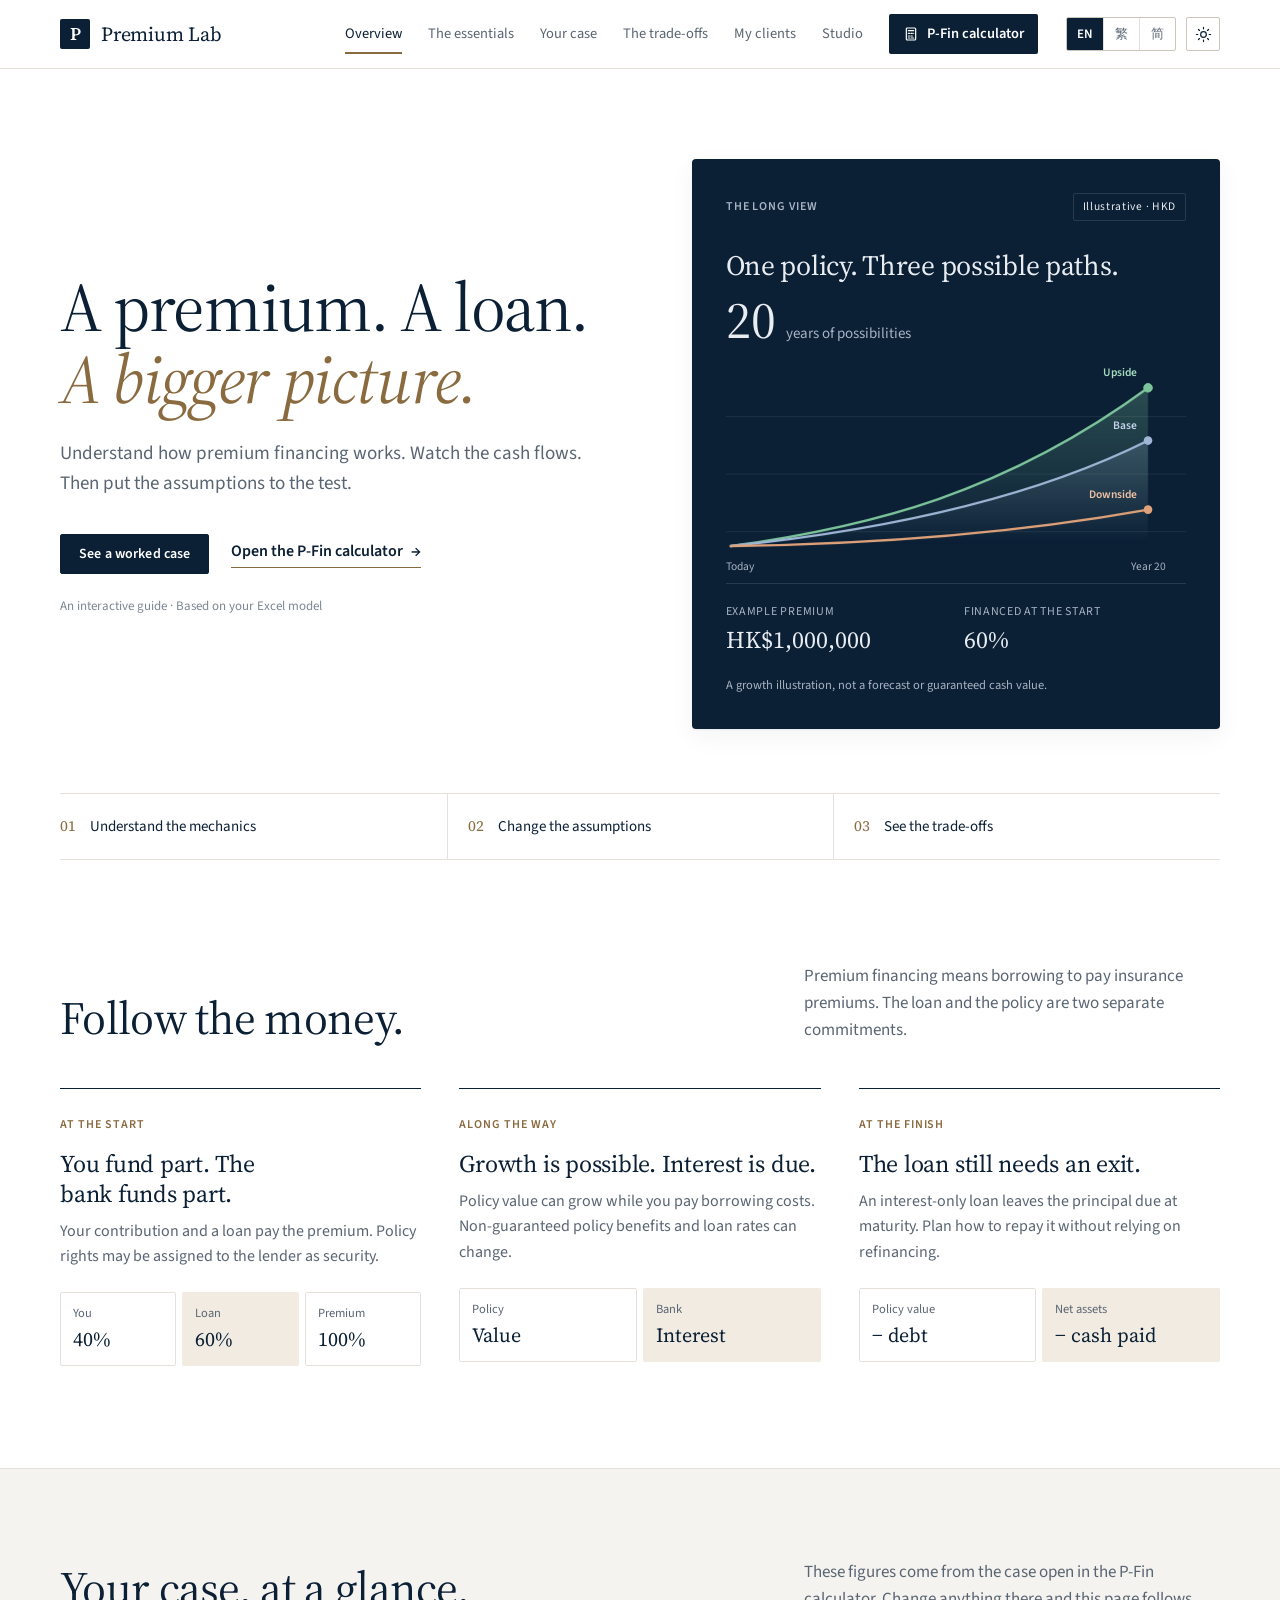
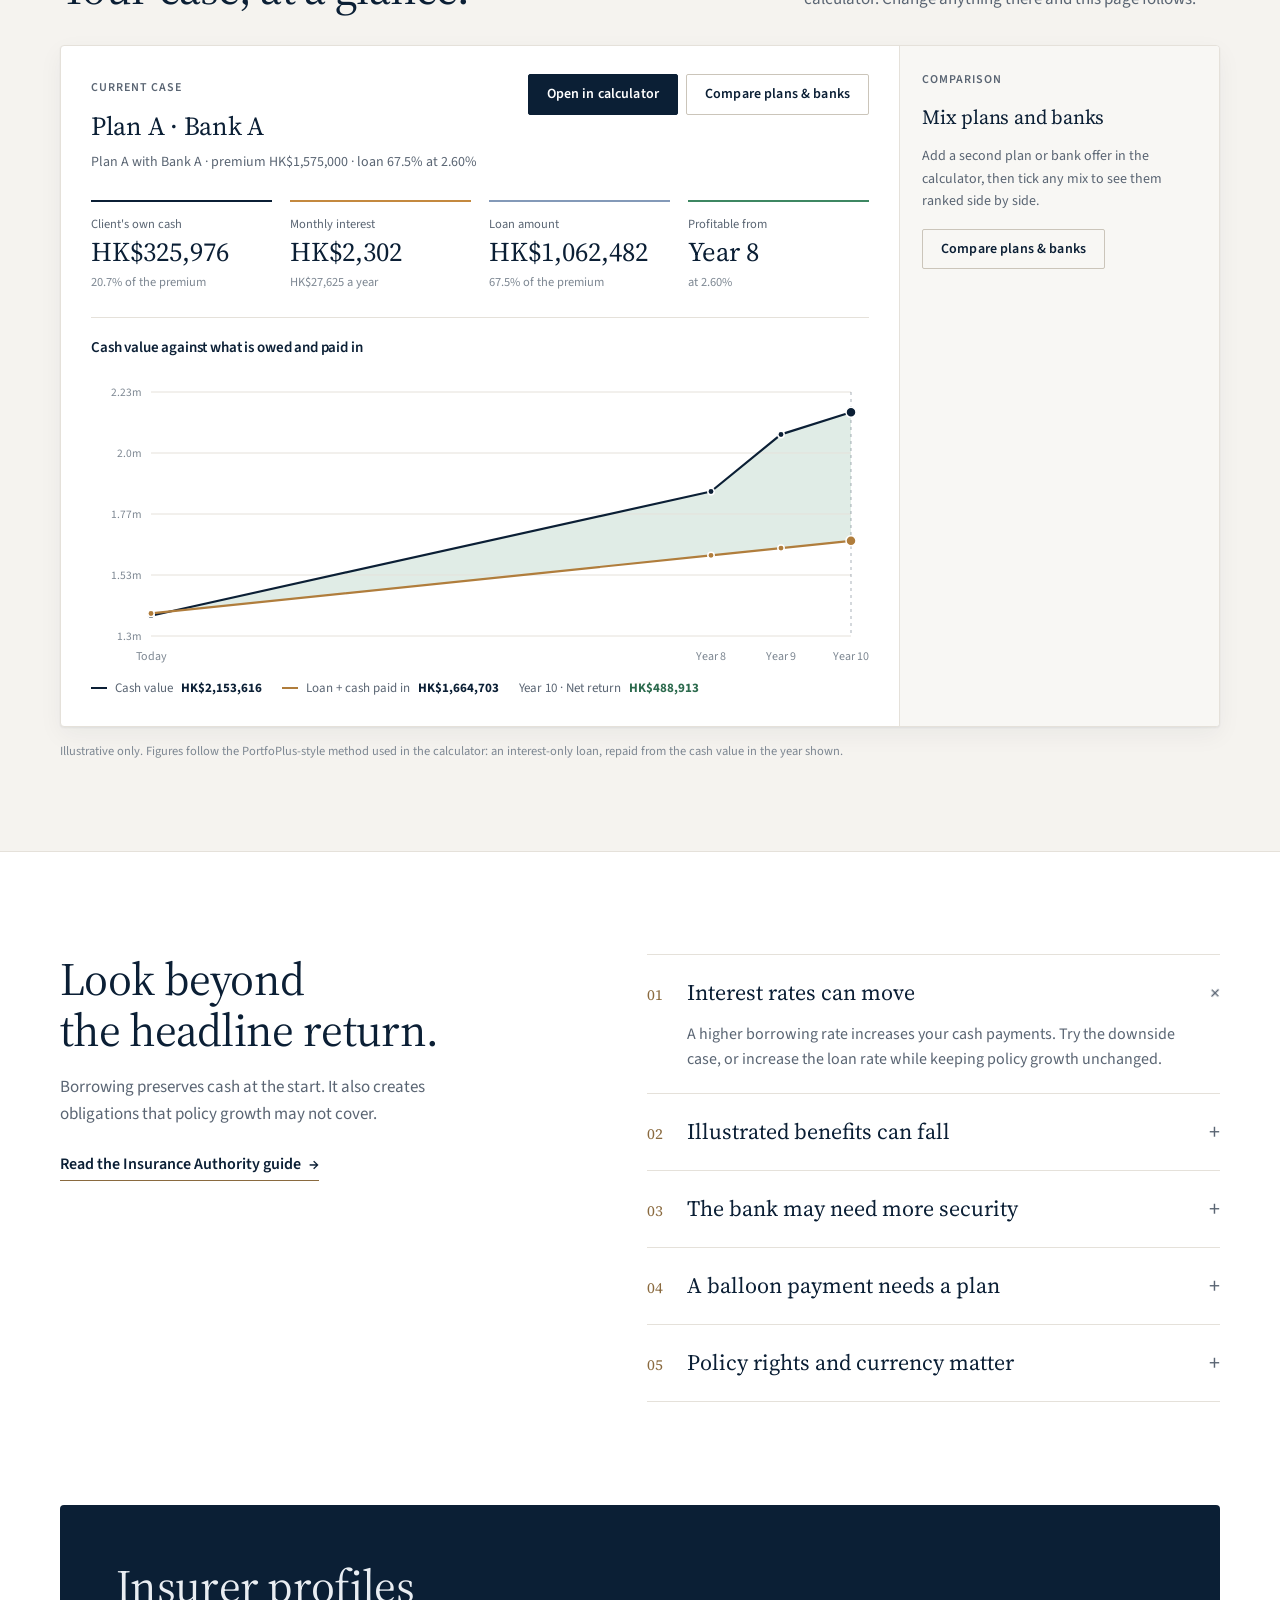
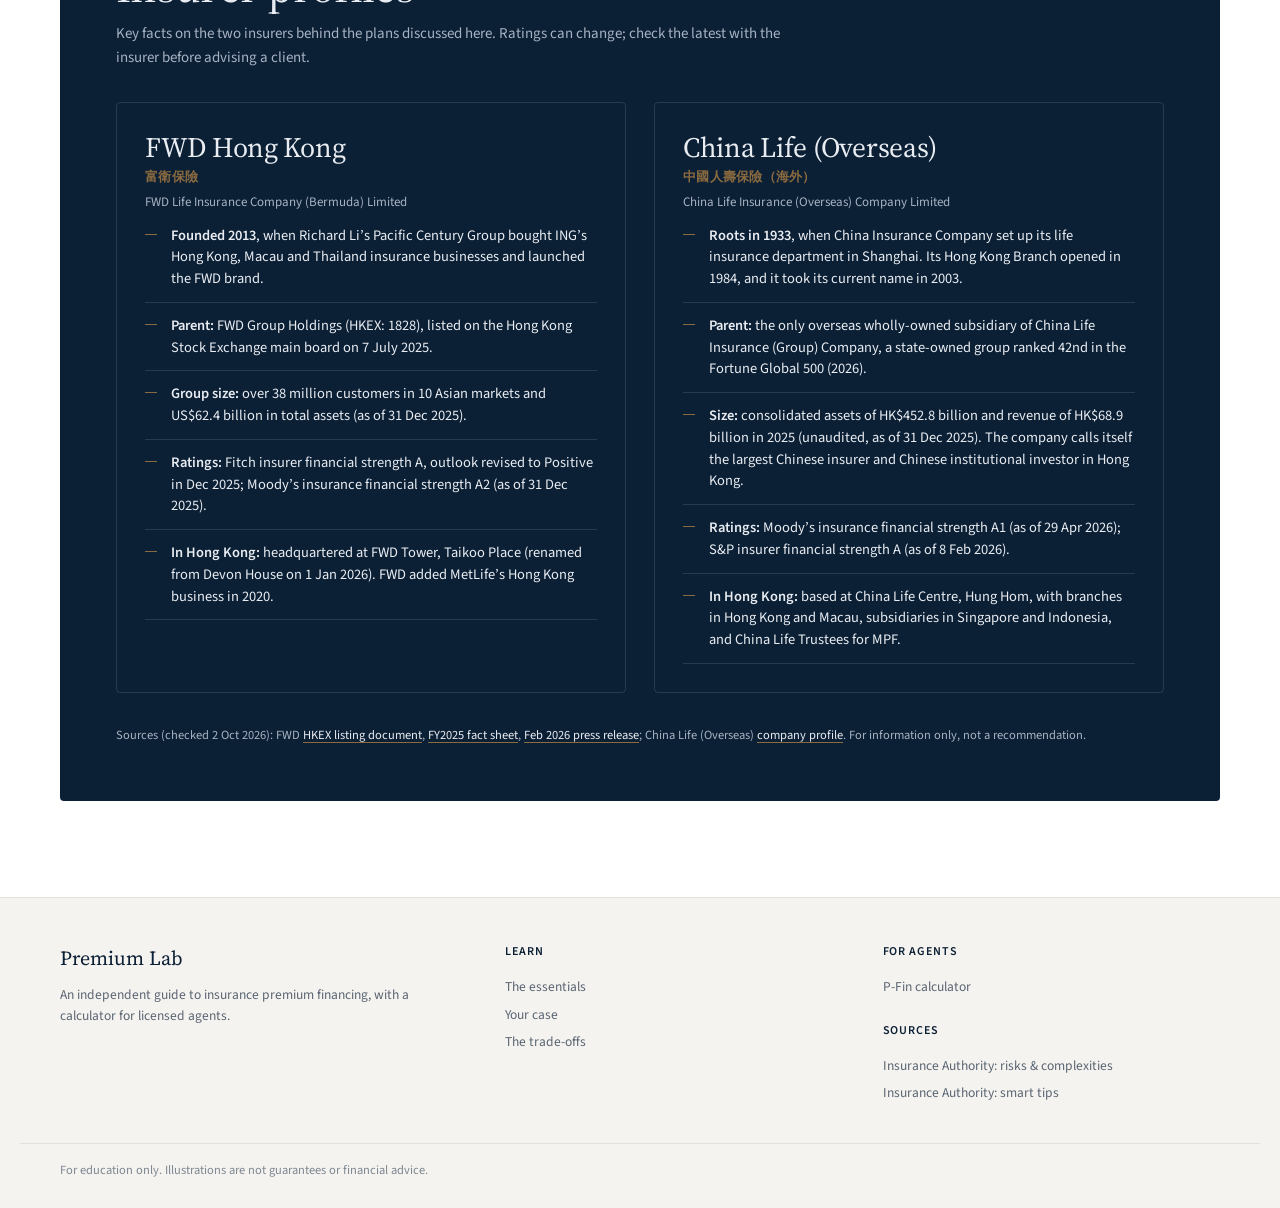
==== index.html @ 584c9c0e "Deploy 2026-10-03 11:08 HKT" ====
<!doctype html>
<html lang="en">
<head>
<meta charset="utf-8">
<meta name="viewport" content="width=device-width,initial-scale=1">
<title>Premium Lab · Understand premium financing</title>
<meta name="description" content="Learn insurance premium financing through interactive cash flows and scenario projections, with a P-Fin calculator for licensed agents.">
<meta name="theme-color" content="#ffffff">
<script>(function(){try{var d=document.documentElement,m=JSON.parse(localStorage.getItem('pl-theme')),g=JSON.parse(localStorage.getItem('pl-lang'));if(m==='dark'||m==='light')d.dataset.theme=m;if(g)d.lang=g}catch(e){}})()</script>
<link rel="icon" href="data:image/svg+xml,%3Csvg xmlns='http://www.w3.org/2000/svg' viewBox='0 0 32 32'%3E%3Crect width='32' height='32' rx='3' fill='%230b1f35'/%3E%3Ctext x='16' y='23' text-anchor='middle' font-family='Georgia,serif' font-size='20' fill='%23c9a46c'%3EP%3C/text%3E%3C/svg%3E">
<link rel="preconnect" href="https://fonts.googleapis.com"><link rel="preconnect" href="https://fonts.gstatic.com" crossorigin>
<link href="https://fonts.googleapis.com/css2?family=Source+Sans+3:wght@400;500;600;700&family=Source+Serif+4:ital,opsz,wght@0,8..60,400;0,8..60,500;0,8..60,600;1,8..60,400&display=swap" rel="stylesheet">
<link rel="stylesheet" href="site.css?v=9">
<style>
/* hero */
.hero{display:grid;grid-template-columns:minmax(0,1.05fr) minmax(0,1fr);gap:clamp(32px,6vw,88px);align-items:center;padding:clamp(48px,7vw,96px) 0 clamp(40px,5vw,72px)}
.hero h1{font-size:clamp(42px,5.4vw,74px);line-height:1.04;letter-spacing:-.02em}
.hero h1 em{font-style:italic;color:var(--accent)}
.hero .lead{font-size:clamp(17px,1.5vw,19px);color:var(--muted);max-width:30em;margin-top:24px}
.hero .ctas{display:flex;align-items:center;gap:22px;flex-wrap:wrap;margin-top:34px}
.hero .micro{font-size:13px;color:var(--faint);margin-top:22px}
.hp{background:var(--hero);color:var(--hero-ink);border-radius:4px;padding:clamp(22px,3vw,34px);box-shadow:var(--shadow)}
.hp-top{display:flex;justify-content:space-between;align-items:center;gap:12px}
.hp .label{color:var(--hero-muted)}
.chip{font-size:11.5px;letter-spacing:.06em;border:1px solid var(--hero-line);border-radius:2px;padding:4px 9px;white-space:nowrap}
.hp h2{font-size:clamp(22px,2.2vw,28px);color:var(--hero-ink);margin-top:22px}
.hp .big{display:flex;align-items:baseline;gap:10px;margin-top:6px;color:var(--hero-muted);font-size:15px}
.hp .big b{font-family:var(--serif);font-weight:400;font-size:52px;line-height:1;color:var(--hero-ink)}
.hero-chart{width:100%;height:auto;display:block;margin:14px 0 8px;overflow:visible}
.hero-chart text{font-family:var(--sans)}
.hero-chart path.line{stroke-dasharray:520;stroke-dashoffset:520;animation:draw 1.9s cubic-bezier(.45,.05,.2,1) forwards}
.hero-chart .area{opacity:0;animation:fade-in 1.2s .9s ease-out forwards}
.hero-chart .ends>g{opacity:0;animation:pop .5s var(--d) cubic-bezier(.16,1,.3,1) forwards}
.hero-chart .ring{transform-box:fill-box;transform-origin:center;animation:ring 2.4s 2.6s ease-out infinite}
@keyframes draw{to{stroke-dashoffset:0}}@keyframes fade-in{to{opacity:1}}
@keyframes pop{from{opacity:0;transform:translateX(-8px)}to{opacity:1;transform:none}}
@keyframes ring{0%{transform:scale(1);opacity:.9}70%,100%{transform:scale(3.2);opacity:0}}
.hp-stats{display:grid;grid-template-columns:1fr 1fr;gap:16px;border-top:1px solid var(--hero-line);padding-top:18px}
.hp-stats span{display:block;font-size:12px;letter-spacing:.06em;text-transform:uppercase;color:var(--hero-muted)}
.hp-stats strong{font-family:var(--serif);font-weight:400;font-size:24px}
.hp-note{font-size:12.5px;color:var(--hero-muted);margin-top:16px}

/* steps */
.steps{display:grid;grid-template-columns:repeat(3,1fr);border-top:1px solid var(--line);border-bottom:1px solid var(--line)}
.steps a{display:flex;align-items:baseline;gap:14px;padding:20px 20px 20px 0;font-size:15px;color:var(--ink);transition:color .2s}
.steps a+a{padding-left:20px;border-left:1px solid var(--line)}
.steps a b{font-family:var(--serif);font-weight:400;color:var(--accent);font-size:15px}
.steps a:hover{color:var(--accent)}

/* sections */
.sec{padding:clamp(64px,8vw,112px) 0 0}
.sec-head{display:grid;grid-template-columns:minmax(0,1fr) minmax(0,26em);gap:40px;align-items:end;margin-bottom:44px}
.sec-head h2,.rk h2,.tk h2{font-size:clamp(32px,3.6vw,50px);line-height:1.1;letter-spacing:-.015em}
.sec-head p{color:var(--muted);font-size:17px}
.lessons{display:grid;grid-template-columns:repeat(3,1fr);gap:clamp(20px,3vw,40px)}
.lesson{border-top:1px solid var(--ink);padding-top:22px}
.lesson .label{color:var(--accent)}
.lesson h3{font-size:24px;line-height:1.25;margin:12px 0 10px}
.lesson p{color:var(--muted)}
.flow{display:flex;gap:6px;margin-top:22px}
.flow div{flex:1;border:1px solid var(--line);padding:10px 12px;font-size:12.5px;color:var(--muted);border-radius:2px}
.flow strong{display:block;font-family:var(--serif);font-weight:400;font-size:20px;color:var(--ink)}
.flow div:nth-child(2){background:var(--accent-soft);border-color:transparent}

/* live preview of the calculator case */
.lab-band{background:var(--bg-alt);border-top:1px solid var(--line);border-bottom:1px solid var(--line);margin-top:clamp(64px,8vw,112px);padding:clamp(56px,7vw,96px) 0}
.lab-band .sec-head{margin-bottom:32px}
.pv{display:grid;grid-template-columns:minmax(0,1fr) 320px;border:1px solid var(--line);background:var(--surface);border-radius:4px;box-shadow:var(--shadow);overflow:hidden}
.pv-main{padding:28px 30px;min-width:0}
.pv-top{display:flex;justify-content:space-between;align-items:flex-start;gap:20px;flex-wrap:wrap}
.pv-top h3{font-size:26px;margin-top:6px}
.pv-top p{color:var(--muted);font-size:14px;margin-top:4px}
.pv-ctas{display:flex;gap:8px;flex-wrap:wrap}
.pv-kpis{display:grid;grid-template-columns:repeat(4,minmax(0,1fr));gap:18px;margin:26px 0 22px}
.pv-kpis>div{border-top:2px solid var(--c);padding-top:12px}
.pv-kpis span{display:block;font-size:12.5px;color:var(--muted)}
.pv-kpis strong{display:block;font-family:var(--serif);font-weight:400;font-size:27px;line-height:1.3;color:var(--ink);font-variant-numeric:tabular-nums}
.pv-kpis em{font-style:normal;font-size:12.5px;color:var(--faint)}
.pv-chart{border-top:1px solid var(--line);padding-top:18px}
.pv-chart h4{font-family:var(--sans);font-size:15px;font-weight:600;color:var(--ink)}
.pv-chart .chart{margin-top:10px;position:relative}
.pv-chart .chart svg{display:block;width:100%;height:auto}
.pv-chart .chart svg text{font-family:var(--sans)}
.pv-legend{display:flex;gap:20px;flex-wrap:wrap;font-size:13px;color:var(--muted);margin-top:8px}
.pv-legend span{display:flex;align-items:center;gap:8px}
.pv-legend i{width:16px;height:2px;background:var(--c)}
.pv-legend b{color:var(--ink);font-variant-numeric:tabular-nums}
.pv-legend .net b{color:var(--pos)}.pv-legend .net.neg b{color:var(--neg)}
.pv-rank{background:var(--sunk);border-left:1px solid var(--line);padding:24px 22px;display:flex;flex-direction:column;gap:12px}
.pv-rank h4{font-size:20px}
.pv-rank p{font-size:14px;color:var(--muted)}
.pv-rank ol{list-style:none;margin:0;padding:0;border-top:1px solid var(--line)}
.pv-rank li{display:grid;grid-template-columns:22px 1fr auto;gap:2px 8px;align-items:baseline;padding:11px 0;border-bottom:1px solid var(--line);font-size:13.5px}
.pv-rank li b{font-family:var(--serif);font-weight:400;color:var(--faint);font-size:17px}
.pv-rank li span{display:flex;align-items:center;gap:7px;color:var(--ink)}
.pv-rank li span i{width:9px;height:9px;border-radius:50%;background:var(--c);flex:none}
.pv-rank li strong{font-family:var(--serif);font-weight:400;font-size:19px;color:var(--ink);font-variant-numeric:tabular-nums}
.pv-rank li small{grid-column:2/-1;font-size:12px;color:var(--faint)}
.pv-rank .btn{align-self:flex-start;margin-top:4px}
.pv-note{font-size:12.5px;color:var(--faint);margin-top:14px;max-width:70em}
.pv-empty{padding:30px;color:var(--muted)}

/* trade-offs */
.rk{display:grid;grid-template-columns:minmax(0,1fr) minmax(0,1.15fr);gap:clamp(32px,7vw,96px);align-items:start}
.rk-intro{position:sticky;top:calc(var(--hdr) + 32px)}
.rk-intro p{color:var(--muted);font-size:17px;margin:18px 0 24px;max-width:24em}
.rk details{border-top:1px solid var(--line);padding:20px 0}
.rk details:last-child{border-bottom:1px solid var(--line)}
.rk summary{cursor:pointer;list-style:none;display:flex;align-items:baseline;gap:16px;font-family:var(--serif);font-size:22px;color:var(--ink)}
.rk summary::-webkit-details-marker{display:none}
.rk summary b{font-weight:400;font-size:15px;color:var(--accent);min-width:24px}
.rk summary:after{content:'+';margin-left:auto;font-family:var(--sans);font-size:22px;color:var(--muted);transition:transform .25s}
.rk details[open] summary:after{transform:rotate(45deg)}
.rk details p{color:var(--muted);padding:10px 30px 0 40px}

/* closing */
.tk{margin-top:clamp(64px,8vw,112px);background:var(--hero);color:var(--hero-ink);border-radius:4px;padding:clamp(28px,5vw,56px);display:grid;grid-template-columns:1fr 1fr;gap:clamp(24px,5vw,64px);align-items:center}
.tk h2{color:var(--hero-ink)}
.tk ul{margin:0;padding:0;list-style:none}
.tk li{padding:12px 0 12px 26px;border-bottom:1px solid var(--hero-line);position:relative}
.tk li:before{content:'';position:absolute;left:0;top:21px;width:12px;height:1px;background:var(--accent)}
.tk p{color:var(--hero-muted);font-size:14.5px;margin-top:18px}
.tk .btn{margin-top:22px;border-color:var(--hero-line);color:var(--hero-ink)}
.tk .btn:hover{border-color:var(--hero-ink)}
.tk.ins{grid-template-columns:1fr;align-items:start;gap:clamp(20px,3vw,32px)}
.ins-head p{color:var(--hero-muted);font-size:15px;margin-top:10px;max-width:46em}
.ins-cards{display:grid;grid-template-columns:1fr 1fr;gap:clamp(16px,2.5vw,28px)}
.ins-card{border:1px solid var(--hero-line);border-radius:4px;padding:clamp(18px,2.5vw,28px)}
.ins-card h3{color:var(--hero-ink);font-size:clamp(22px,2.2vw,28px);line-height:1.2}
.ins-card h3 small{display:block;font-family:var(--sans);font-size:13px;font-weight:600;color:var(--accent);letter-spacing:.02em;margin-top:6px}
.tk .ins-sub{margin-top:6px;font-size:13px}
.ins-card li{font-size:14.5px;line-height:1.5}
.ins-card li b{color:var(--hero-ink);font-weight:600}
.tk p.ins-src{margin-top:0;font-size:12.5px;line-height:1.6}
.ins-src a{color:var(--hero-ink);text-decoration:underline;text-decoration-color:var(--accent);text-underline-offset:3px}
@media (max-width:800px){.ins-cards{grid-template-columns:1fr}}

.reveal{animation:rise .8s cubic-bezier(.16,1,.3,1) both}
@keyframes rise{from{opacity:0;transform:translateY(16px)}}

@media (max-width:1000px){.pv{grid-template-columns:1fr}.pv-rank{border-left:0;border-top:1px solid var(--line)}}
@media (max-width:900px){
  .hero,.sec-head,.rk,.tk{grid-template-columns:1fr}
  .sec-head{gap:14px}
  .rk-intro{position:static}
  .pv-kpis{grid-template-columns:repeat(2,minmax(0,1fr))}
}
@media (max-width:640px){
  .steps{grid-template-columns:1fr}
  .steps a+a{padding-left:0;border-left:0;border-top:1px solid var(--line)}
  .lessons{grid-template-columns:1fr}
  .pv{margin:0 calc(var(--gutter) * -.5)}
  .pv-main{padding:20px 16px}.pv-rank{padding:20px 16px}
  .pv-kpis strong{font-size:22px}
  .pv-ctas{width:100%}.pv-ctas .btn{flex:1}
  .rk details p{padding:10px 0 0 40px}
}
@media (prefers-reduced-motion:reduce){.hero-chart path.line{stroke-dashoffset:0}.hero-chart .area,.hero-chart .ends>g{opacity:1}.hero-chart .ring{display:none}}
</style>
</head>
<body>
<header class="gh"><div class="gh-in">
  <a class="gh-brand" href="index.html"><span class="mk">P</span><span class="wm">Premium Lab</span></a>
  <nav class="gh-nav" aria-label="Main">
    <a href="#top" data-st="home" data-spy="top">Overview</a>
    <a href="#learn" data-st="learn" data-spy="learn">The essentials</a>
    <a href="#explore" data-st="lab" data-spy="explore">Your case</a>
    <a href="#risks" data-st="risks" data-spy="risks">The trade-offs</a>
    <a href="dashboard.html" data-st="dash">My clients</a>
    <a href="studio.html" data-st="studio">Studio</a>
    <a class="gh-cta" href="calculator.html"><svg viewBox="0 0 24 24" aria-hidden="true"><rect x="5" y="3" width="14" height="18" rx="1.5"/><path d="M8 7h8M8 11h2M12 11h2M16 11h0M8 15h2M12 15h2M8 18h2M12 18h4"/></svg><span data-st="calc">P-Fin calculator</span></a>
  </nav>
  <div class="gh-util">
    <div class="gh-lang" role="group" aria-label="Language" data-st-label="lang"><button type="button" data-lang="en" lang="en">EN</button><button type="button" data-lang="zh-Hant" lang="zh-Hant">繁</button><button type="button" data-lang="zh-Hans" lang="zh-Hans">简</button></div>
    <button class="gh-icon" type="button" data-theme-toggle aria-label="Switch light or dark theme" data-st-label="theme"><svg class="sun" viewBox="0 0 24 24" aria-hidden="true"><circle cx="12" cy="12" r="4"/><path d="M12 2v2M12 20v2M4.9 4.9l1.4 1.4M17.7 17.7l1.4 1.4M2 12h2M20 12h2M4.9 19.1l1.4-1.4M17.7 6.3l1.4-1.4"/></svg><svg class="moon" viewBox="0 0 24 24" aria-hidden="true"><path d="M20 14.5A8 8 0 019.5 4a8 8 0 1010.5 10.5z"/></svg></button>
    <button class="gh-icon gh-menu" type="button" aria-expanded="false" aria-controls="ghPanel" aria-label="Menu" data-st-label="menu"><svg viewBox="0 0 24 24" aria-hidden="true"><path d="M4 7h16M4 12h16M4 17h16"/></svg></button>
  </div>
  <div class="gh-panel" id="ghPanel">
    <a href="#top" data-st="home">Overview</a><a href="#learn" data-st="learn">The essentials</a><a href="#explore" data-st="lab">Your case</a><a href="#risks" data-st="risks">The trade-offs</a>
    <a href="dashboard.html" data-st="dash">My clients</a>
    <a href="studio.html" data-st="studio">Studio</a>
    <a class="btn gh-cta" href="calculator.html" data-st="calc">P-Fin calculator</a>
      <div class="gh-lang gh-lang-m" role="group" aria-label="Language" data-st-label="lang"><button type="button" data-lang="en" lang="en">EN</button><button type="button" data-lang="zh-Hant" lang="zh-Hant">繁</button><button type="button" data-lang="zh-Hans" lang="zh-Hans">简</button></div>
  </div>
</div></header>

<main>
<div class="wrap">
  <section class="hero" id="top">
    <div class="reveal">
      <h1 data-ih="hero_h1">A premium. A loan.<br><em>A bigger picture.</em></h1>
      <p class="lead" data-i="hero_p">Understand how premium financing works. Watch the cash flows. Then put the assumptions to the test.</p>
      <div class="ctas"><a class="btn solid" href="#explore" data-i="hero_cta">See a worked case</a><a class="link-arrow" href="calculator.html" data-i="hero_cta2">Open the P-Fin calculator</a></div>
      <p class="micro" data-i="hero_micro">An interactive guide · Based on your Excel model</p>
    </div>
    <div class="hp">
      <div class="hp-top"><span class="label" data-i="hp_label">The long view</span><span class="chip" data-i="chip_ill">Illustrative · HKD</span></div>
      <h2 data-i="hp_h">One policy. Three possible paths.</h2>
      <div class="big"><b>20</b><span data-i="hp_years">years of possibilities</span></div>
      <svg class="hero-chart" viewBox="0 0 480 224" role="img" aria-label="Illustrative upside, base and downside growth paths over 20 years" data-i-aria="hero_aria"><defs><linearGradient id="heroUp" x1="0" y1="0" x2="0" y2="1"><stop offset="0" stop-color="#7cc49b" stop-opacity=".28"/><stop offset="1" stop-color="#7cc49b" stop-opacity="0"/></linearGradient><linearGradient id="heroMid" x1="0" y1="0" x2="0" y2="1"><stop offset="0" stop-color="#9fb6d6" stop-opacity=".2"/><stop offset="1" stop-color="#9fb6d6" stop-opacity="0"/></linearGradient></defs><g stroke="#ffffff14"><path d="M0 59H480 M0 119H480 M0 179H480"/></g><path class="area" d="M5 194 C150 174 290 139 440 29 L440 194Z" fill="url(#heroUp)"/><path class="area" style="animation-delay:.15s" d="M5 194 C150 179 310 149 440 84 L440 194Z" fill="url(#heroMid)"/><path class="line" d="M5 194 C150 174 290 139 440 29" stroke="#7cc49b" stroke-width="2.5" fill="none" stroke-linecap="round"/><path class="line" style="animation-delay:.15s" d="M5 194 C150 179 310 149 440 84" stroke="#9fb6d6" stroke-width="2.5" fill="none" stroke-linecap="round"/><path class="line" style="animation-delay:.3s" d="M5 194 C150 192 300 181 440 156" stroke="#e0a27a" stroke-width="2.5" fill="none" stroke-linecap="round"/><g class="ends" font-size="12" font-weight="600"><g style="--d:1.9s"><circle cx="440" cy="29" r="4.5" fill="#7cc49b"/><circle class="ring" cx="440" cy="29" r="4.5" fill="none" stroke="#7cc49b"/><text x="428" y="17" text-anchor="end" fill="#a6dcbd" data-i="hp_up">Upside</text></g><g style="--d:2.05s"><circle cx="440" cy="84" r="4.5" fill="#9fb6d6"/><text x="428" y="72" text-anchor="end" fill="#c3d3ea" data-i="hp_base">Base</text></g><g style="--d:2.2s"><circle cx="440" cy="156" r="4.5" fill="#e0a27a"/><text x="428" y="144" text-anchor="end" fill="#efc2a5" data-i="hp_down">Downside</text></g></g><g fill="#a7b3c2" font-size="12"><text x="0" y="219" data-i="today">Today</text><text x="440" y="219" text-anchor="middle" data-i="y20">Year 20</text></g></svg>
      <div class="hp-stats"><div><span data-i="hp_s1">Example premium</span><strong>HK$1,000,000</strong></div><div><span data-i="hp_s2">Financed at the start</span><strong>60%</strong></div></div>
      <p class="hp-note" data-i="hp_note">A growth illustration, not a forecast or guaranteed cash value.</p>
    </div>
  </section>

  <nav class="steps" aria-label="Guide"><a href="#learn"><b>01</b><span data-i="st1">Understand the mechanics</span></a><a href="#explore"><b>02</b><span data-i="st2">Change the assumptions</span></a><a href="#risks"><b>03</b><span data-i="st3">See the trade-offs</span></a></nav>

  <section class="sec" id="learn">
    <div class="sec-head"><h2 data-i="ess_h">Follow the money.</h2><p data-i="ess_p">Premium financing means borrowing to pay insurance premiums. The loan and the policy are two separate commitments.</p></div>
    <div class="lessons">
      <article class="lesson"><span class="label" data-i="l1_k">At the start</span><h3 data-i="l1_h">You fund part. The bank funds part.</h3><p data-i="l1_p">Your contribution and a loan pay the premium. Policy rights may be assigned to the lender as security.</p>
        <div class="flow"><div><span data-i="f_you">You</span><strong>40%</strong></div><div><span data-i="f_loan">Loan</span><strong>60%</strong></div><div><span data-i="f_prem">Premium</span><strong>100%</strong></div></div></article>
      <article class="lesson"><span class="label" data-i="l2_k">Along the way</span><h3 data-i="l2_h">Growth is possible. Interest is due.</h3><p data-i="l2_p">Policy value can grow while you pay borrowing costs. Non-guaranteed policy benefits and loan rates can change.</p>
        <div class="flow"><div><span data-i="f_policy">Policy</span><strong data-i="f_value">Value</strong></div><div><span data-i="f_bank">Bank</span><strong data-i="f_int">Interest</strong></div></div></article>
      <article class="lesson"><span class="label" data-i="l3_k">At the finish</span><h3 data-i="l3_h">The loan still needs an exit.</h3><p data-i="l3_p">An interest-only loan leaves the principal due at maturity. Plan how to repay it without relying on refinancing.</p>
        <div class="flow"><div><span data-i="f_pv">Policy value</span><strong data-i="f_debt">− debt</strong></div><div><span data-i="f_net">Net assets</span><strong data-i="f_paid">− cash paid</strong></div></div></article>
    </div>
  </section>
</div>

<section class="lab-band" id="explore"><div class="wrap">
  <div class="sec-head"><h2 data-i="lab_h">See the whole financial picture.</h2><p data-i="pv_p">These figures come from the case open in the P-Fin calculator. Change anything there and this page follows.</p></div>
  <div class="pv" id="pv">
    <div class="pv-main">
      <div class="pv-top"><div><span class="label" data-i="pv_case">Current case</span><h3 id="pvName">–</h3><p id="pvSub"></p></div>
        <div class="pv-ctas"><a class="btn solid" href="calculator.html" data-i="pv_open">Open in calculator</a><a class="btn" href="calculator.html#compare" data-i="pv_cmp">Compare plans &amp; banks</a></div></div>
      <div class="pv-kpis">
        <div style="--c:var(--c-cap)"><span data-i="k_cash">Client's own cash</span><strong id="pvCash">–</strong><em id="pvCashSub"></em></div>
        <div style="--c:var(--c-cost)"><span data-i="k_month">Monthly interest</span><strong id="pvMonth">–</strong><em id="pvMonthSub"></em></div>
        <div style="--c:var(--c-loan)"><span data-i="k_loan">Loan amount</span><strong id="pvLoan">–</strong><em id="pvLoanSub"></em></div>
        <div style="--c:var(--c-gain)"><span data-i="k_be">Profitable from</span><strong id="pvBe">–</strong><em id="pvBeSub"></em></div>
      </div>
      <div class="pv-chart"><h4 data-i="pv_ch">Cash value against what is owed and paid in</h4><div class="chart" id="pvChart"></div><div class="pv-legend" id="pvLegend"></div></div>
    </div>
    <aside class="pv-rank" id="pvRank"></aside>
  </div>
  <p class="pv-note" data-i="pv_note">Illustrative only. Figures follow the PortfoPlus-style method used in the calculator: an interest-only loan, repaid from the cash value in the year shown.</p>
</div></section>

<div class="wrap">
  <section class="sec" id="risks"><div class="rk">
    <div class="rk-intro"><h2 data-ih="rk_h">Look beyond<br>the headline return.</h2><p data-i="rk_p">Borrowing preserves cash at the start. It also creates obligations that policy growth may not cover.</p><a class="link-arrow" href="https://www.ia.org.hk/en/premium_financing/smart_tips.html" target="_blank" rel="noopener noreferrer" data-i="rk_link">Read the Insurance Authority guide</a></div>
    <div>
      <details open><summary><b>01</b><span data-i="r1_h">Interest rates can move</span></summary><p data-i="r1_p"></p></details>
      <details><summary><b>02</b><span data-i="r2_h">Illustrated benefits can fall</span></summary><p data-i="r2_p"></p></details>
      <details><summary><b>03</b><span data-i="r3_h">The bank may need more security</span></summary><p data-i="r3_p"></p></details>
      <details><summary><b>04</b><span data-i="r4_h">A balloon payment needs a plan</span></summary><p data-i="r4_p"></p></details>
      <details><summary><b>05</b><span data-i="r5_h">Policy rights and currency matter</span></summary><p data-i="r5_p"></p></details>
    </div>
  </div></section>

  <section class="tk ins" id="insurers" aria-labelledby="insH">
    <div class="ins-head"><h2 id="insH" data-i="in_h">Insurer profiles</h2><p data-i="in_p"></p></div>
    <div class="ins-cards">
      <article class="ins-card"><h3 data-ih="fwd_h"></h3><p class="ins-sub" data-i="fwd_sub"></p><ul data-ih="fwd_li"></ul></article>
      <article class="ins-card"><h3 data-ih="cl_h"></h3><p class="ins-sub" data-i="cl_sub"></p><ul data-ih="cl_li"></ul></article>
    </div>
    <p class="ins-src" data-ih="in_src"></p>
  </section>
</div>
</main>

<footer class="gf">
  <div class="gf-in">
    <div><div class="gf-brand">Premium Lab</div><p data-st="f_about">An independent guide to insurance premium financing, with a calculator for licensed agents.</p></div>
    <div><h4 data-st="f_learn">Learn</h4><a href="#learn" data-st="learn">The essentials</a><a href="#explore" data-st="lab">Your case</a><a href="#risks" data-st="risks">The trade-offs</a></div>
    <div><h4 data-st="f_tools">For agents</h4><a href="calculator.html" data-st="calc">P-Fin calculator</a><h4 data-st="f_src" style="margin-top:20px">Sources</h4><a href="https://www.ia.org.hk/en/legislative_framework/Conduct_in_Focus_Issue_05_03.html" target="_blank" rel="noopener noreferrer" data-st="f_ia1">Insurance Authority: risks &amp; complexities</a><a href="https://www.ia.org.hk/en/premium_financing/smart_tips.html" target="_blank" rel="noopener noreferrer" data-st="f_ia2">Insurance Authority: smart tips</a></div>
  </div>
  <div class="gf-base" data-st="f_base">For education only. Illustrations are not guarantees or financial advice.</div>
</footer>

<script src="site.js?v=5"></script>
<script src="engine.js?v=9"></script>
<script>
'use strict';
const $ = id => document.getElementById(id);
const I18N = {
"en": {
"doc_title": "Premium Lab · Understand premium financing",
"hero_h1": "A premium. A loan.<br><em>A bigger picture.</em>",
"hero_p": "Understand how premium financing works. Watch the cash flows. Then put the assumptions to the test.",
"hero_cta": "See a worked case",
"hero_cta2": "Open the P-Fin calculator",
"hero_micro": "An interactive guide · Based on your Excel model",
"hp_label": "The long view",
"chip_ill": "Illustrative · HKD",
"hp_h": "One policy. Three possible paths.",
"hp_years": "years of possibilities",
"hp_up": "Upside",
"hp_base": "Base",
"hp_down": "Downside",
"today": "Today",
"y20": "Year 20",
"hp_s1": "Example premium",
"hp_s2": "Financed at the start",
"hp_note": "A growth illustration, not a forecast or guaranteed cash value.",
"st1": "Understand the mechanics",
"st2": "Change the assumptions",
"st3": "See the trade-offs",
"ess_h": "Follow the money.",
"ess_p": "Premium financing means borrowing to pay insurance premiums. The loan and the policy are two separate commitments.",
"l1_k": "At the start",
"l1_h": "You fund part. The bank funds part.",
"l1_p": "Your contribution and a loan pay the premium. Policy rights may be assigned to the lender as security.",
"f_you": "You",
"f_loan": "Loan",
"f_prem": "Premium",
"l2_k": "Along the way",
"l2_h": "Growth is possible. Interest is due.",
"l2_p": "Policy value can grow while you pay borrowing costs. Non-guaranteed policy benefits and loan rates can change.",
"f_policy": "Policy",
"f_value": "Value",
"f_bank": "Bank",
"f_int": "Interest",
"l3_k": "At the finish",
"l3_h": "The loan still needs an exit.",
"l3_p": "An interest-only loan leaves the principal due at maturity. Plan how to repay it without relying on refinancing.",
"f_pv": "Policy value",
"f_debt": "− debt",
"f_net": "Net assets",
"f_paid": "− cash paid",
"lab_h": "Your case, at a glance.",
"year_n": "Year {n}",
"s_com": "Loan + cash paid in",
"rk_h": "Look beyond<br>the headline return.",
"rk_p": "Borrowing preserves cash at the start. It also creates obligations that policy growth may not cover.",
"rk_link": "Read the Insurance Authority guide",
"in_h": "Insurer profiles",
"in_p": "Key facts on the two insurers behind the plans discussed here. Ratings can change; check the latest with the insurer before advising a client.",
"fwd_h": "FWD Hong Kong<small>富衛保險</small>",
"fwd_sub": "FWD Life Insurance Company (Bermuda) Limited",
"fwd_li": "<li><b>Founded 2013</b>, when Richard Li’s Pacific Century Group bought ING’s Hong Kong, Macau and Thailand insurance businesses and launched the FWD brand.</li><li><b>Parent:</b> FWD Group Holdings (HKEX: 1828), listed on the Hong Kong Stock Exchange main board on 7 July 2025.</li><li><b>Group size:</b> over 38 million customers in 10 Asian markets and US$62.4 billion in total assets (as of 31 Dec 2025).</li><li><b>Ratings:</b> Fitch insurer financial strength A, outlook revised to Positive in Dec 2025; Moody’s insurance financial strength A2 (as of 31 Dec 2025).</li><li><b>In Hong Kong:</b> headquartered at FWD Tower, Taikoo Place (renamed from Devon House on 1 Jan 2026). FWD added MetLife’s Hong Kong business in 2020.</li>",
"cl_h": "China Life (Overseas)<small>中國人壽保險（海外）</small>",
"cl_sub": "China Life Insurance (Overseas) Company Limited",
"cl_li": "<li><b>Roots in 1933</b>, when China Insurance Company set up its life insurance department in Shanghai. Its Hong Kong Branch opened in 1984, and it took its current name in 2003.</li><li><b>Parent:</b> the only overseas wholly-owned subsidiary of China Life Insurance (Group) Company, a state-owned group ranked 42nd in the Fortune Global 500 (2026).</li><li><b>Size:</b> consolidated assets of HK$452.8 billion and revenue of HK$68.9 billion in 2025 (unaudited, as of 31 Dec 2025). The company calls itself the largest Chinese insurer and Chinese institutional investor in Hong Kong.</li><li><b>Ratings:</b> Moody’s insurance financial strength A1 (as of 29 Apr 2026); S&amp;P insurer financial strength A (as of 8 Feb 2026).</li><li><b>In Hong Kong:</b> based at China Life Centre, Hung Hom, with branches in Hong Kong and Macau, subsidiaries in Singapore and Indonesia, and China Life Trustees for MPF.</li>",
"in_src": "Sources (checked 2 Oct 2026): FWD <a href=\"https://www1.hkexnews.hk/listedco/listconews/sehk/2025/0707/11748313/sehk25051900948.pdf\" target=\"_blank\" rel=\"noopener noreferrer\">HKEX listing document</a>, <a href=\"https://www.fwd.com/files/v3/assets/blt7159ee3244a0ea01/blt3d8e09caaaed9a51/69b67d9c1c39020a95f6d0bc/FY_2025_Fact_sheet_EN.pdf\" target=\"_blank\" rel=\"noopener noreferrer\">FY2025 fact sheet</a>, <a href=\"https://www.media-outreach.com/news/hong-kong/2026/02/05/448331/fwd-hong-kong-posts-over-90-growth-in-new-business-fyp-in-the-first-three-quarters-of-20251/\" target=\"_blank\" rel=\"noopener noreferrer\">Feb 2026 press release</a>; China Life (Overseas) <a href=\"https://www.chinalife.com.hk/about-us/clo\" target=\"_blank\" rel=\"noopener noreferrer\">company profile</a>. For information only, not a recommendation.",
"r1_h": "Interest rates can move",
"r1_p": "A higher borrowing rate increases your cash payments. Try the downside case, or increase the loan rate while keeping policy growth unchanged.",
"r2_h": "Illustrated benefits can fall",
"r2_p": "Non-guaranteed bonuses may be lower than illustrated. Obtain the insurer’s guaranteed and non-guaranteed cash-value schedules; a smooth growth curve does not capture surrender charges.",
"r3_h": "The bank may need more security",
"r3_p": "Your loan terms may allow collateral top-ups or repayment on demand. The model does not simulate these events. Check how much liquid cash you could provide if asked.",
"r4_h": "A balloon payment needs a plan",
"r4_p": "Interest-only payments do not reduce principal. At the loan maturity, you need funds to repay the loan. Refinancing may be unavailable or more expensive.",
"r5_h": "Policy rights and currency matter",
"r5_p": "Assigning policy rights to a lender can restrict your choices. Different policy and loan currencies can add exchange-rate risk. Review the assignment and loan documents.",
"hero_aria": "Illustrative upside, base and downside growth paths over 20 years",
"pv_p": "These figures come from the case open in the P-Fin calculator. Change anything there and this page follows.",
"pv_case": "Current case",
"pv_open": "Open in calculator",
"pv_cmp": "Compare plans & banks",
"pv_sub": "{plan} with {bank} · premium {premium} · loan {ratio} at {rate}",
"k_cash": "Client's own cash",
"k_month": "Monthly interest",
"k_loan": "Loan amount",
"k_be": "Profitable from",
"of_premium": "{p} of the premium",
"per_year": "{v} a year",
"at_rate": "at {r}",
"not_yet": "Not within the years entered",
"pv_ch": "Cash value against what is owed and paid in",
"s_val": "Cash value",
"s_gain": "Net return",
"s_short": "Shortfall",
"pv_need": "Enter a premium and at least one cash value in the calculator to see this case.",
"pv_rank_k": "Comparison",
"pv_rank_h": "{n} combinations ranked",
"pv_rank_p": "By IRR at year {y}, the latest year every pick has.",
"pv_try_h": "Mix plans and banks",
"pv_try_p": "Add a second plan or bank offer in the calculator, then tick any mix to see them ranked side by side.",
"pv_note": "Illustrative only. Figures follow the PortfoPlus-style method used in the calculator: an interest-only loan, repaid from the cash value in the year shown.",
"inspect": "Inspect a year"
},
"zh-Hant": {
"doc_title": "Premium Lab · 認識保費融資",
"hero_h1": "一份保單。一筆貸款。<br><em>看清全局。</em>",
"hero_p": "了解保費融資如何運作，看清每一筆現金流，再親自測試各項假設。",
"hero_cta": "查看示例個案",
"hero_cta2": "開啟保費融資計算機",
"hero_micro": "互動指南 · 根據你的 Excel 模型",
"hp_label": "長線視角",
"chip_ill": "僅供說明 · 港元",
"hp_h": "一份保單，三種可能走勢。",
"hp_years": "年的可能性",
"hp_up": "上行",
"hp_base": "基本",
"hp_down": "下行",
"today": "現在",
"y20": "第 20 年",
"hp_s1": "示例保費",
"hp_s2": "開始時融資比例",
"hp_note": "此為增長示意，並非預測或保證現金價值。",
"st1": "了解運作原理",
"st2": "調整假設",
"st3": "認清利弊",
"ess_h": "跟著資金走。",
"ess_p": "保費融資即借錢繳付保費。貸款與保單是兩項獨立的承擔。",
"l1_k": "開始時",
"l1_h": "你付一部分，銀行付一部分。",
"l1_p": "保費由你的本金和貸款共同支付。保單權益或須轉讓予貸款機構作抵押。",
"f_you": "你",
"f_loan": "貸款",
"f_prem": "保費",
"l2_k": "持有期間",
"l2_h": "價值或會增長，利息必須支付。",
"l2_p": "保單價值可能增長，但你同時要支付借貸成本。非保證利益和貸款利率均可能改變。",
"f_policy": "保單",
"f_value": "價值",
"f_bank": "銀行",
"f_int": "利息",
"l3_k": "到期時",
"l3_h": "貸款仍需還款方案。",
"l3_p": "只付利息的貸款到期時仍須償還本金。應預先規劃還款，不要依賴再融資。",
"f_pv": "保單價值",
"f_debt": "− 負債",
"f_net": "淨資產",
"f_paid": "− 已付現金",
"lab_h": "個案一覽。",
"year_n": "第 {n} 年",
"s_com": "貸款 + 已投入現金",
"rk_h": "別只看<br>表面回報。",
"rk_p": "借貸可在開始時保留現金，但亦會帶來保單增長未必足以應付的承擔。",
"rk_link": "閱讀保險業監管局指引",
"in_h": "保險公司資料",
"in_p": "本頁討論的計劃所屬兩家保險公司的重點資料。評級或會改變，向客戶建議前請向保險公司查證最新資料。",
"fwd_h": "富衛保險<small>FWD Hong Kong</small>",
"fwd_sub": "富衛人壽保險（百慕達）有限公司",
"fwd_li": "<li><b>2013 年成立</b>：李澤楷旗下盈科拓展集團收購 ING 在香港、澳門及泰國的保險業務，並推出富衛品牌。</li><li><b>母公司</b>：富衛集團（港交所：1828），2025 年 7 月 7 日於香港聯交所主板上市。</li><li><b>集團規模</b>：於亞洲 10 個市場服務超過 3,800 萬名客戶，總資產 624 億美元（截至 2025 年 12 月 31 日）。</li><li><b>評級</b>：惠譽保險公司財務實力評級 A，展望於 2025 年 12 月上調至「正面」；穆迪保險財務實力評級 A2（截至 2025 年 12 月 31 日）。</li><li><b>香港據點</b>：總部位於太古坊富衛大廈（原名德宏大廈，2026 年 1 月 1 日易名）；2020 年收購大都會人壽香港業務。</li>",
"cl_h": "中國人壽（海外）<small>China Life (Overseas)</small>",
"cl_sub": "中國人壽保險（海外）股份有限公司",
"cl_li": "<li><b>歷史可追溯至 1933 年</b>：中國保險公司於上海成立人壽保險部；1984 年設立香港分公司，2003 年易名為現稱。</li><li><b>母公司</b>：中國人壽保險（集團）公司唯一的境外全資子公司；集團為國有金融機構，2026 年《財富》世界 500 強排名第 42 位。</li><li><b>規模</b>：2025 年綜合資產 4,528 億港元、綜合收入 689 億港元（未經審計，截至 2025 年 12 月 31 日）；公司自述為香港最大的中資保險公司及中資機構投資者。</li><li><b>評級</b>：穆迪保險財務實力評級 A1（截至 2026 年 4 月 29 日）；標普保險公司財務實力評級 A（截至 2026 年 2 月 8 日）。</li><li><b>香港據點</b>：總部位於紅磡中國人壽中心，設有香港及澳門分公司、新加坡及印尼子公司，以及負責強積金的中國人壽信託。</li>",
"in_src": "資料來源（2026 年 10 月 2 日查閱）：富衛 <a href=\"https://www1.hkexnews.hk/listedco/listconews/sehk/2025/0707/11748313/sehk25051900948.pdf\" target=\"_blank\" rel=\"noopener noreferrer\">港交所上市文件</a>、<a href=\"https://www.fwd.com/files/v3/assets/blt7159ee3244a0ea01/blt3d8e09caaaed9a51/69b67d9c1c39020a95f6d0bc/FY_2025_Fact_sheet_EN.pdf\" target=\"_blank\" rel=\"noopener noreferrer\">2025 年度資料概覽</a>、<a href=\"https://www.media-outreach.com/news/hong-kong/2026/02/05/448331/fwd-hong-kong-posts-over-90-growth-in-new-business-fyp-in-the-first-three-quarters-of-20251/\" target=\"_blank\" rel=\"noopener noreferrer\">2026 年 2 月新聞稿</a>；中國人壽（海外）<a href=\"https://www.chinalife.com.hk/about-us/clo\" target=\"_blank\" rel=\"noopener noreferrer\">公司簡介</a>。只供參考，並非推薦。",
"r1_h": "利率可能變動",
"r1_p": "借貸利率上升會增加你的現金支出。可試用下行情景，或在保單增長不變下調高貸款利率。",
"r2_h": "說明利益可能下降",
"r2_p": "非保證紅利可能低於建議書所示。請索取保險公司的保證及非保證現金價值表；平滑的增長曲線並未反映退保費用。",
"r3_h": "銀行或要求更多抵押",
"r3_p": "貸款條款可能容許銀行要求補倉或即時還款，本模型並未模擬這些情況。請評估如被要求時，你能動用多少流動資金。",
"r4_h": "到期一筆過還款需要規劃",
"r4_p": "只付利息不會減少本金。貸款到期時，你需要資金償還貸款；屆時未必能再融資，或成本更高。",
"r5_h": "保單權益與貨幣同樣重要",
"r5_p": "把保單權益轉讓予貸款機構，可能限制你的選擇。保單與貸款貨幣不同，亦會增加匯率風險。請細閱轉讓及貸款文件。",
"hero_aria": "20 年內上行、基本及下行增長走勢示意",
"pv_p": "以下數字來自保費融資計算機內正在使用的個案。在計算機作任何修改，此頁會即時跟隨。",
"pv_case": "目前個案",
"pv_open": "在計算機開啟",
"pv_cmp": "比較計劃及銀行",
"pv_sub": "{plan} 配 {bank} · 保費 {premium} · 貸款 {ratio}，利率 {rate}",
"k_cash": "客戶本金",
"k_month": "每月利息",
"k_loan": "貸款金額",
"k_be": "由此年開始獲利",
"of_premium": "佔保費 {p}",
"per_year": "每年 {v}",
"at_rate": "利率 {r}",
"not_yet": "所填年期內未獲利",
"pv_ch": "現金價值對比欠款及已投入資金",
"s_val": "現金價值",
"s_gain": "淨回報",
"s_short": "虧損",
"pv_need": "請在計算機輸入保費及最少一個現金價值，以查看此個案。",
"pv_rank_k": "比較",
"pv_rank_h": "{n} 個配對排名",
"pv_rank_p": "以第 {y} 年（所有配對均有數據的最後一年）的 IRR 排序。",
"pv_try_h": "自由配對計劃與銀行",
"pv_try_p": "在計算機新增第二個計劃或銀行條件，再剔選任何配對，即可並排比較排名。",
"pv_note": "僅供說明。數字按計算機所用的 PortfoPlus 方式計算：只付利息貸款，並於所示年份以現金價值償還。",
"inspect": "查看年份"
},
"zh-Hans": {
"doc_title": "Premium Lab · 认识保费融资",
"hero_h1": "一份保单。一笔贷款。<br><em>看清全局。</em>",
"hero_p": "了解保费融资如何运作，看清每一笔现金流，再亲自测试各项假设。",
"hero_cta": "查看示例个案",
"hero_cta2": "开启保费融资计算器",
"hero_micro": "互动指南 · 根据你的 Excel 模型",
"hp_label": "长线视角",
"chip_ill": "仅供说明 · 港元",
"hp_h": "一份保单，三种可能走势。",
"hp_years": "年的可能性",
"hp_up": "上行",
"hp_base": "基本",
"hp_down": "下行",
"today": "现在",
"y20": "第 20 年",
"hp_s1": "示例保费",
"hp_s2": "开始时融资比例",
"hp_note": "此为增长示意，并非预测或保证现金价值。",
"st1": "了解运作原理",
"st2": "调整假设",
"st3": "认清利弊",
"ess_h": "跟着资金走。",
"ess_p": "保费融资即借钱缴付保费。贷款与保单是两项独立的承担。",
"l1_k": "开始时",
"l1_h": "你付一部分，银行付一部分。",
"l1_p": "保费由你的本金和贷款共同支付。保单权益或须转让予贷款机构作抵押。",
"f_you": "你",
"f_loan": "贷款",
"f_prem": "保费",
"l2_k": "持有期间",
"l2_h": "价值或会增长，利息必须支付。",
"l2_p": "保单价值可能增长，但你同时要支付借贷成本。非保证利益和贷款利率均可能改变。",
"f_policy": "保单",
"f_value": "价值",
"f_bank": "银行",
"f_int": "利息",
"l3_k": "到期时",
"l3_h": "贷款仍需还款方案。",
"l3_p": "只付利息的贷款到期时仍须偿还本金。应预先规划还款，不要依赖再融资。",
"f_pv": "保单价值",
"f_debt": "− 负债",
"f_net": "净资产",
"f_paid": "− 已付现金",
"lab_h": "个案一览。",
"year_n": "第 {n} 年",
"s_com": "贷款 + 已投入现金",
"rk_h": "别只看<br>表面回报。",
"rk_p": "借贷可在开始时保留现金，但亦会带来保单增长未必足以应付的承担。",
"rk_link": "阅读保险业监管局指引",
"in_h": "保险公司资料",
"in_p": "本页讨论的计划所属两家保险公司的重点资料。评级或会改变，向客户建议前请向保险公司查证最新资料。",
"fwd_h": "富卫保险<small>FWD Hong Kong</small>",
"fwd_sub": "富卫人寿保险（百慕达）有限公司",
"fwd_li": "<li><b>2013 年成立</b>：李泽楷旗下盈科拓展集团收购 ING 在香港、澳门及泰国的保险业务，并推出富卫品牌。</li><li><b>母公司</b>：富卫集团（港交所：1828），2025 年 7 月 7 日于香港联交所主板上市。</li><li><b>集团规模</b>：于亚洲 10 个市场服务超过 3,800 万名客户，总资产 624 亿美元（截至 2025 年 12 月 31 日）。</li><li><b>评级</b>：惠誉保险公司财务实力评级 A，展望于 2025 年 12 月上调至“正面”；穆迪保险财务实力评级 A2（截至 2025 年 12 月 31 日）。</li><li><b>香港据点</b>：总部位于太古坊富卫大厦（原名德宏大厦，2026 年 1 月 1 日易名）；2020 年收购大都会人寿香港业务。</li>",
"cl_h": "中国人寿（海外）<small>China Life (Overseas)</small>",
"cl_sub": "中国人寿保险（海外）股份有限公司",
"cl_li": "<li><b>历史可追溯至 1933 年</b>：中国保险公司于上海成立人寿保险部；1984 年设立香港分公司，2003 年更名为现称。</li><li><b>母公司</b>：中国人寿保险（集团）公司唯一的境外全资子公司；集团为国有金融机构，2026 年《财富》世界 500 强排名第 42 位。</li><li><b>规模</b>：2025 年综合资产 4,528 亿港元、综合收入 689 亿港元（未经审计，截至 2025 年 12 月 31 日）；公司自述为香港最大的中资保险公司及中资机构投资者。</li><li><b>评级</b>：穆迪保险财务实力评级 A1（截至 2026 年 4 月 29 日）；标普保险公司财务实力评级 A（截至 2026 年 2 月 8 日）。</li><li><b>香港据点</b>：总部位于红磡中国人寿中心，设有香港及澳门分公司、新加坡及印尼子公司，以及负责强积金的中国人寿信托。</li>",
"in_src": "资料来源（2026 年 10 月 2 日查阅）：富卫 <a href=\"https://www1.hkexnews.hk/listedco/listconews/sehk/2025/0707/11748313/sehk25051900948.pdf\" target=\"_blank\" rel=\"noopener noreferrer\">港交所上市文件</a>、<a href=\"https://www.fwd.com/files/v3/assets/blt7159ee3244a0ea01/blt3d8e09caaaed9a51/69b67d9c1c39020a95f6d0bc/FY_2025_Fact_sheet_EN.pdf\" target=\"_blank\" rel=\"noopener noreferrer\">2025 年度资料概览</a>、<a href=\"https://www.media-outreach.com/news/hong-kong/2026/02/05/448331/fwd-hong-kong-posts-over-90-growth-in-new-business-fyp-in-the-first-three-quarters-of-20251/\" target=\"_blank\" rel=\"noopener noreferrer\">2026 年 2 月新闻稿</a>；中国人寿（海外）<a href=\"https://www.chinalife.com.hk/about-us/clo\" target=\"_blank\" rel=\"noopener noreferrer\">公司简介</a>。仅供参考，并非推荐。",
"r1_h": "利率可能变动",
"r1_p": "借贷利率上升会增加你的现金支出。可试用下行情景，或在保单增长不变下调高贷款利率。",
"r2_h": "说明利益可能下降",
"r2_p": "非保证红利可能低于建议书所示。请索取保险公司的保证及非保证现金价值表；平滑的增长曲线并未反映退保费用。",
"r3_h": "银行或要求更多抵押",
"r3_p": "贷款条款可能容许银行要求追加抵押或即时还款，本模型并未模拟这些情况。请评估如被要求时，你能动用多少流动资金。",
"r4_h": "到期一次性还款需要规划",
"r4_p": "只付利息不会减少本金。贷款到期时，你需要资金偿还贷款；届时未必能再融资，或成本更高。",
"r5_h": "保单权益与货币同样重要",
"r5_p": "把保单权益转让予贷款机构，可能限制你的选择。保单与贷款货币不同，亦会增加汇率风险。请细阅转让及贷款文件。",
"hero_aria": "20 年内上行、基本及下行增长走势示意",
"pv_p": "以下数字来自保费融资计算器内正在使用的个案。在计算器作任何修改，此页会即时跟随。",
"pv_case": "目前个案",
"pv_open": "在计算器开启",
"pv_cmp": "比较计划及银行",
"pv_sub": "{plan} 配 {bank} · 保费 {premium} · 贷款 {ratio}，利率 {rate}",
"k_cash": "客户本金",
"k_month": "每月利息",
"k_loan": "贷款金额",
"k_be": "由此年开始获利",
"of_premium": "占保费 {p}",
"per_year": "每年 {v}",
"at_rate": "利率 {r}",
"not_yet": "所填年期内未获利",
"pv_ch": "现金价值对比欠款及已投入资金",
"s_val": "现金价值",
"s_gain": "净回报",
"s_short": "亏损",
"pv_need": "请在计算器输入保费及最少一个现金价值，以查看此个案。",
"pv_rank_k": "比较",
"pv_rank_h": "{n} 个配对排名",
"pv_rank_p": "以第 {y} 年（所有配对均有数据的最后一年）的 IRR 排序。",
"pv_try_h": "自由配对计划与银行",
"pv_try_p": "在计算器新增第二个计划或银行条件，再剔选任何配对，即可并排比较排名。",
"pv_note": "仅供说明。数字按计算器所用的 PortfoPlus 方式计算：只付利息贷款，并于所示年份以现金价值偿还。",
"inspect": "查看年份"
}
};
let lang = window.PL ? PL.lang : 'en';
const t = (k, v) => { let s = (I18N[lang] && I18N[lang][k]) ?? I18N.en[k] ?? k; if (v) for (const [a, b] of Object.entries(v)) s = s.split('{' + a + '}').join(b); return s; };

// The preview reads the very case the calculator saves (engine.js), so both pages always agree.
const E = window.PLE;
let S = E.load(), focus = null;
const money = v => E.money(v, S.currency), moneyS = v => E.moneyS(v, S.currency), wan = v => E.wan(v, lang);
const yr = y => y === 0 ? t('today') : t('year_n', { n: y });
function renderPreview(instant) {
  const p = E.plan(S, S.sel.plan), b = E.bank(S, S.sel.bank), pi = S.plans.indexOf(p), bi = S.banks.indexOf(b);
  const pn = (x, i) => x.name || 'Plan ' + String.fromCharCode(65 + i), bn = (x, i) => x.bank || 'Bank ' + String.fromCharCode(65 + i);
  $('pvName').textContent = S.name || pn(p, pi) + ' · ' + bn(b, bi);
  $('pvSub').textContent = t('pv_sub', { plan: pn(p, pi), bank: bn(b, bi), rate: E.offerRate(b).toFixed(2) + '%', ratio: (b.ratio || 0).toFixed(1) + '%', premium: money(p.premium) });
  if (!E.hasYears(p)) { $('pvChart').innerHTML = `<p class="pv-empty">${t('pv_need')}</p>`; return; }
  const r = E.compute(p, b, { fulfil: S.fulfil });
  $('pvCash').textContent = money(r.own); $('pvCashSub').textContent = t('of_premium', { p: E.pct(r.own / r.P, 1) });
  $('pvMonth').textContent = money(r.monthly); $('pvMonthSub').textContent = t('per_year', { v: money(r.yearCost) });
  $('pvLoan').textContent = money(r.L); $('pvLoanSub').textContent = r.P > 0 ? t('of_premium', { p: E.pct(r.L / r.P, 1) }) : '';
  const be = r.rows.find(x => x.gain > 0);
  $('pvBe').textContent = be ? yr(be.y) : '–'; $('pvBeSub').textContent = be ? t('at_rate', { r: (r.rate * 100).toFixed(2) + '%' }) : t('not_yet');
  // day one (when known) plus every year from the insurer's illustration
  const pts = (p.day1 > 0 ? [{ y: 0, val: p.day1, com: r.L + r.own + r.upfront }] : []).concat(r.rows.map(x => ({ y: x.y, val: x.val, com: r.L + x.paid })));
  if (!pts.some(q => q.y === focus)) focus = pts[pts.length - 1].y;
  const cv = E.css('--l-pol'), cc = E.css('--l-com');
  E.lineChart($('pvChart'), {
    series: [{ id: 'val', color: cv, points: pts.map(q => ({ x: q.y, y: q.val })) }, { id: 'com', color: cc, points: pts.map(q => ({ x: q.y, y: q.com })) }],
    band: ['val', 'com'], fmtY: v => wan(v), fmtX: yr, focusX: focus, instant, height: 300, aria: t('pv_ch'), inspectLabel: t('inspect'),
    onInspect: y => { focus = y; renderPreview(true); }
  });
  const f = pts.find(q => q.y === focus), net = f.val - f.com;
  $('pvLegend').innerHTML = `<span style="--c:${cv}"><i></i>${E.esc(t('s_val'))} <b>${money(f.val)}</b></span><span style="--c:${cc}"><i></i>${E.esc(t('s_com'))} <b>${money(f.com)}</b></span><span class="net${net < 0 ? ' neg' : ''}">${E.esc(yr(focus))} · ${E.esc(t(net < 0 ? 's_short' : 's_gain'))} <b>${moneyS(net)}</b></span>`;
  // ranking of the comparison picks, or an invitation to compare
  const picks = S.picks.map(([a, c]) => { const pp = E.plan(S, a), bb = E.bank(S, c); return { label: pn(pp, S.plans.indexOf(pp)) + ' · ' + bn(bb, S.banks.indexOf(bb)), color: E.css('--k' + ((S.plans.indexOf(pp) * S.banks.length + S.banks.indexOf(bb)) % 8 + 1)), r: E.hasYears(pp) ? E.compute(pp, bb, { fulfil: S.fulfil, shift: S.shift || 0 }) : null }; }).filter(x => x.r && x.r.rows.length);
  if (picks.length > 1) {
    const ys = [...new Set(picks.flatMap(x => x.r.rows.map(q => q.y)))].filter(y => picks.every(x => x.r.rows.some(q => q.y === y))), y = ys.length ? Math.max(...ys) : null;
    const rows = picks.map(x => ({ ...x, row: y === null ? x.r.rows[x.r.rows.length - 1] : x.r.rows.find(q => q.y === y) })).sort((a, z) => z.row.irr - a.row.irr);
    $('pvRank').innerHTML = `<span class="label">${E.esc(t('pv_rank_k'))}</span><h4>${E.esc(t('pv_rank_h', { n: picks.length }))}</h4><p>${E.esc(t('pv_rank_p', { y: y === null ? '–' : y }))}</p><ol>${rows.map((x, i) => `<li><b>${i + 1}</b><span style="--c:${x.color}"><i></i>${E.esc(x.label)}</span><strong>${E.pct(x.row.irr)}</strong><small>${E.esc(t('k_cash'))} ${money(x.r.own)} · ${E.esc(t('s_gain'))} ${moneyS(x.row.gain)}</small></li>`).join('')}</ol><a class="btn" href="calculator.html#compare">${E.esc(t('pv_cmp'))}</a>`;
  } else {
    $('pvRank').innerHTML = `<span class="label">${E.esc(t('pv_rank_k'))}</span><h4>${E.esc(t('pv_try_h'))}</h4><p>${E.esc(t('pv_try_p'))}</p><a class="btn" href="calculator.html#compare">${E.esc(t('pv_cmp'))}</a>`;
  }
}
function applyLang(l) {
  lang = I18N[l] ? l : 'en';
  document.title = t('doc_title');
  document.querySelectorAll('[data-i]').forEach(e => { e.textContent = t(e.dataset.i); });
  document.querySelectorAll('[data-ih]').forEach(e => { e.innerHTML = t(e.dataset.ih); });
  document.querySelectorAll('[data-i-aria]').forEach(e => e.setAttribute('aria-label', t(e.dataset.iAria)));
  renderPreview(true);
}
document.addEventListener('pl:lang', e => applyLang(e.detail));
document.addEventListener('pl:theme', () => renderPreview(true));
E.onChange(n => { S = n; renderPreview(); });   // the calculator saved in another tab
addEventListener('pageshow', e => { if (e.persisted) { S = E.load(); renderPreview(true); } });
let rz; addEventListener('resize', () => { clearTimeout(rz); rz = setTimeout(() => renderPreview(true), 150); });
applyLang(lang);
// first view: lines rise once the chart scrolls in
if ('IntersectionObserver' in window && !E.reducedMotion) {
  const io = new IntersectionObserver(es => { if (es.some(e => e.isIntersecting)) { io.disconnect(); if ($('pvChart')._lc) $('pvChart')._lc.prev = new Map(); renderPreview(); } }, { threshold: .35 });
  io.observe($('pvChart'));
}
</script>
</body>
</html>
---- site.css ----
/* Premium Lab — shared tokens, type, header and footer (both pages). */
:root{
  --bg:#ffffff;--bg-alt:#f5f3ef;--surface:#ffffff;--sunk:#f8f7f4;--raised:#ffffff;
  --ink:#0b1f35;--text:#1f2a37;--muted:#5a6573;--faint:#7d8792;
  --line:#e5e1da;--line-strong:#cbc5ba;
  --accent:#8a6a3f;--accent-soft:#f1ebe1;
  --btn:#0b1f35;--btn-ink:#ffffff;
  --focus:#2f5fa7;
  --pos:#2c6a4d;--pos-bg:#e7f0eb;--neg:#a43f2e;--neg-bg:#f7e8e4;--warn:#8a5a12;--warn-bg:#f8efdc;
  --hero:#0b1f35;--hero-ink:#e9edf2;--hero-muted:#a7b3c2;--hero-line:#ffffff1f;
  /* chart palette */
  --c-cap:#0b1f35;--c-loan:#8399b8;--c-cost:#c4893f;--c-gain:#3d8762;--c-disc:#d9cdb5;--c-short:#a43f2e;
  --on-cap:#ffffff;--on-loan:#0b1f35;--on-cost:#2a1b08;--on-gain:#ffffff;--on-disc:#4a3d27;
  --l-pol:#0b1f35;--l-com:#b07d3c;--l-down:#a43f2e;--l-base:#0b1f35;--l-up:#3d8762;
  --k1:#0b1f35;--k2:#b07d3c;--k3:#2f7d57;--k4:#4f6f98;--k5:#a8473a;--k6:#6b4f8f;--k7:#2a7f86;--k8:#7a6a28;
  --shadow:0 1px 2px #0b1f3510,0 8px 24px #0b1f350d;
  --serif:'Source Serif 4','Noto Serif TC','Noto Serif SC','Songti TC','Songti SC',Georgia,serif;
  --sans:'Source Sans 3','PingFang TC','PingFang SC','Noto Sans TC','Noto Sans SC','Microsoft JhengHei','Microsoft YaHei',system-ui,sans-serif;
  --wrap:1240px;--gutter:clamp(16px,4vw,40px);--hdr:68px;
  color-scheme:light;
}
@media (prefers-color-scheme:dark){:root:not([data-theme=light]){
  --bg:#0a121c;--bg-alt:#0e1823;--surface:#111c29;--sunk:#0d1722;--raised:#16222f;
  --ink:#eef1f4;--text:#d3d9e0;--muted:#9ba6b3;--faint:#76828f;
  --line:#1f2d3c;--line-strong:#344559;
  --accent:#c9a46c;--accent-soft:#2a2316;
  --btn:#eef1f4;--btn-ink:#0a121c;--focus:#8fb3ec;
  --pos:#6fc597;--pos-bg:#12291f;--neg:#ec8f7f;--neg-bg:#2e1714;--warn:#e2b45f;--warn-bg:#2b2112;
  --hero:#111c29;--hero-line:#ffffff17;
  --c-cap:#d6dee8;--c-loan:#5d7aa1;--c-cost:#d39a50;--c-gain:#4ea878;--c-disc:#6b5f4b;--c-short:#d06a58;
  --on-cap:#0a121c;--on-loan:#ffffff;--on-cost:#1c1205;--on-gain:#04130b;--on-disc:#f3ead9;
  --l-pol:#eef1f4;--l-com:#d3a560;--l-down:#ec8f7f;--l-base:#eef1f4;--l-up:#6fc597;--k1:#e3e9f0;--k2:#d8a75f;--k3:#5fbf8b;--k4:#7f9fd0;--k5:#e58a78;--k6:#b49ae0;--k7:#5cc3c9;--k8:#c9b65a;
  --shadow:0 1px 2px #0006,0 10px 30px #0005;color-scheme:dark}}
:root[data-theme=dark]{
  --bg:#0a121c;--bg-alt:#0e1823;--surface:#111c29;--sunk:#0d1722;--raised:#16222f;
  --ink:#eef1f4;--text:#d3d9e0;--muted:#9ba6b3;--faint:#76828f;
  --line:#1f2d3c;--line-strong:#344559;
  --accent:#c9a46c;--accent-soft:#2a2316;
  --btn:#eef1f4;--btn-ink:#0a121c;--focus:#8fb3ec;
  --pos:#6fc597;--pos-bg:#12291f;--neg:#ec8f7f;--neg-bg:#2e1714;--warn:#e2b45f;--warn-bg:#2b2112;
  --hero:#111c29;--hero-line:#ffffff17;
  --c-cap:#d6dee8;--c-loan:#5d7aa1;--c-cost:#d39a50;--c-gain:#4ea878;--c-disc:#6b5f4b;--c-short:#d06a58;
  --on-cap:#0a121c;--on-loan:#ffffff;--on-cost:#1c1205;--on-gain:#04130b;--on-disc:#f3ead9;
  --l-pol:#eef1f4;--l-com:#d3a560;--l-down:#ec8f7f;--l-base:#eef1f4;--l-up:#6fc597;--k1:#e3e9f0;--k2:#d8a75f;--k3:#5fbf8b;--k4:#7f9fd0;--k5:#e58a78;--k6:#b49ae0;--k7:#5cc3c9;--k8:#c9b65a;
  --shadow:0 1px 2px #0006,0 10px 30px #0005;color-scheme:dark}

*{box-sizing:border-box}
html{scroll-behavior:smooth;scroll-padding-top:calc(var(--hdr) + 16px);-webkit-text-size-adjust:100%}
body{margin:0;background:var(--bg);color:var(--text);font-family:var(--sans);font-size:16px;line-height:1.6;-webkit-font-smoothing:antialiased;transition:background-color .25s,color .25s}
a{color:inherit;text-decoration:none}
button,input,select,textarea{font:inherit;color:inherit}
button{cursor:pointer}
:focus-visible{outline:2px solid var(--focus);outline-offset:3px}
h1,h2,h3,h4{font-family:var(--serif);color:var(--ink);font-weight:400;letter-spacing:-.01em;text-wrap:balance;margin:0}
p{margin:0}
:lang(zh-Hant) em,:lang(zh-Hans) em{font-style:normal!important}
[hidden]{display:none!important}
.vh{position:absolute!important;width:1px;height:1px;overflow:hidden;clip:rect(0 0 0 0);white-space:nowrap}
.wrap{max-width:var(--wrap);margin:0 auto;padding:0 var(--gutter)}
.num,.tnum{font-variant-numeric:tabular-nums}
.label{font-size:12px;font-weight:600;letter-spacing:.08em;text-transform:uppercase;color:var(--muted)}
:lang(zh-Hant) .label,:lang(zh-Hans) .label{letter-spacing:.04em}

/* buttons */
.btn{display:inline-flex;align-items:center;justify-content:center;gap:8px;min-height:40px;padding:8px 18px;border:1px solid var(--line-strong);background:transparent;color:var(--ink);border-radius:2px;font-size:14px;font-weight:600;letter-spacing:.01em;white-space:nowrap;transition:background-color .2s,border-color .2s,color .2s}
.btn:hover{border-color:var(--ink)}
.btn.solid{background:var(--btn);border-color:var(--btn);color:var(--btn-ink)}
.btn.solid:hover{opacity:.9}
.btn svg{width:16px;height:16px;stroke:currentColor;fill:none;stroke-width:1.8;stroke-linecap:round;stroke-linejoin:round;flex:none}
.link-arrow{display:inline-flex;align-items:center;gap:8px;font-weight:600;color:var(--ink);border-bottom:1px solid var(--accent);padding-bottom:2px}
.link-arrow:after{content:'→';transition:transform .2s}
.link-arrow:hover:after{transform:translateX(3px)}

/* header */
.gh{position:sticky;top:0;z-index:40;background:color-mix(in srgb,var(--bg) 94%,transparent);backdrop-filter:saturate(1.4) blur(12px);-webkit-backdrop-filter:saturate(1.4) blur(12px);border-bottom:1px solid var(--line)}
.gh-in{max-width:var(--wrap);margin:0 auto;padding:0 var(--gutter);height:var(--hdr);display:flex;align-items:center;gap:28px}
.gh-brand{display:inline-flex;align-items:center;gap:11px;flex:none;color:var(--ink)}
.gh-brand .mk{width:30px;height:30px;display:grid;place-items:center;background:var(--ink);color:var(--bg);font-family:var(--serif);font-size:18px;font-weight:600;border-radius:2px}
.gh-brand .wm{font-family:var(--serif);font-size:20px;letter-spacing:-.01em;white-space:nowrap}
.gh-nav{display:flex;align-items:center;gap:26px;margin-left:auto;font-size:14.5px}
.gh-nav a{position:relative;color:var(--muted);padding:6px 0;white-space:nowrap;transition:color .2s}
.gh-nav a:hover,.gh-nav a[aria-current],.gh-nav a.is-current{color:var(--ink)}
.gh-nav a:not(.gh-cta):after{content:'';position:absolute;left:0;right:0;bottom:-2px;height:2px;background:var(--accent);transform:scaleX(0);transform-origin:left;transition:transform .35s cubic-bezier(.16,1,.3,1)}
.gh-nav a[aria-current=page]:after,.gh-nav a.is-current:after{transform:scaleX(1)}
.gh-nav .gh-cta{display:inline-flex;align-items:center;gap:8px;color:var(--btn-ink);background:var(--btn);padding:8px 14px;border-radius:2px;font-weight:600}
.gh-nav .gh-cta:hover{color:var(--btn-ink);opacity:.9}
.gh-nav a.gh-cta,.gh-nav a.gh-cta[aria-current]{color:var(--btn-ink)}
.gh-nav .gh-cta[aria-current=page]{outline:1px solid var(--accent);outline-offset:3px}
.gh-nav .gh-cta svg{width:16px;height:16px;stroke:currentColor;fill:none;stroke-width:1.8;stroke-linecap:round;stroke-linejoin:round}
.gh-util{display:flex;align-items:center;gap:10px;flex:none}
.gh-lang{display:flex;border:1px solid var(--line-strong);border-radius:2px;overflow:hidden}
.gh-lang button{border:0;background:transparent;color:var(--muted);font-size:13px;min-width:36px;height:32px;padding:0 8px}
.gh-lang button+button{border-left:1px solid var(--line)}
.gh-lang button[aria-pressed=true]{background:var(--ink);color:var(--bg);font-weight:600}
.gh-icon{width:34px;height:34px;display:grid;place-items:center;border:1px solid var(--line-strong);background:transparent;border-radius:2px;color:var(--ink)}
.gh-icon svg{width:17px;height:17px;stroke:currentColor;fill:none;stroke-width:1.7;stroke-linecap:round;stroke-linejoin:round}
.gh-icon .moon{display:none}
:root[data-theme=dark] .gh-icon .sun{display:none}:root[data-theme=dark] .gh-icon .moon{display:block}
@media (prefers-color-scheme:dark){:root:not([data-theme=light]) .gh-icon .sun{display:none}:root:not([data-theme=light]) .gh-icon .moon{display:block}}
.gh-lang-m{display:none}
@media (max-width:560px){.gh-util>.gh-lang{display:none}.gh-panel .gh-lang-m{display:flex;margin-top:14px;width:max-content}.gh-panel .gh-lang-m button{min-width:52px;height:38px;font-size:14px}}
.gh-menu{display:none}
.gh-panel{display:none}
@media (max-width:1200px){
  .gh-nav{display:none}
  .gh-util{margin-left:auto}
  .gh-menu{display:grid}
  .gh-panel{position:absolute;left:0;right:0;top:100%;background:var(--bg);border-bottom:1px solid var(--line);box-shadow:var(--shadow);padding:8px var(--gutter) 20px;animation:gh-drop .28s cubic-bezier(.16,1,.3,1)}
  .gh.open .gh-panel{display:block}
  .gh-panel a{display:flex;justify-content:space-between;align-items:center;padding:14px 2px;border-bottom:1px solid var(--line);font-size:16px;color:var(--ink)}
  .gh-panel a[aria-current=page]{font-weight:600}
  .gh-panel a[aria-current=page]:after,.gh-panel a:hover:after{content:'';width:6px;height:6px;border-radius:50%;background:var(--accent)}
  .gh-panel .gh-cta{margin-top:14px;justify-content:center;gap:8px;background:var(--btn);color:var(--btn-ink);border:0;border-radius:2px;font-weight:600}
  .gh-panel .gh-cta:after{display:none}
}
@media (max-width:560px){.gh-brand .wm{font-size:18px}.gh-in{gap:12px}.gh-lang button{min-width:32px;padding:0 6px}}
@keyframes gh-drop{from{opacity:0;transform:translateY(-6px)}}

/* footer */
.gf{border-top:1px solid var(--line);background:var(--bg-alt);margin-top:96px}
.gf-in{max-width:var(--wrap);margin:0 auto;padding:44px var(--gutter) 36px;display:grid;grid-template-columns:1.2fr 1fr 1fr;gap:40px;font-size:13.5px;color:var(--muted)}
.gf h4{font-family:var(--sans);font-size:12px;font-weight:600;letter-spacing:.08em;text-transform:uppercase;color:var(--ink);margin-bottom:12px}
.gf a{display:block;padding:3px 0}.gf a:hover{color:var(--ink)}
.gf .gf-brand{font-family:var(--serif);font-size:20px;color:var(--ink);margin-bottom:10px}
.gf-base{max-width:var(--wrap);margin:0 auto;padding:16px var(--gutter) 28px;border-top:1px solid var(--line);font-size:12.5px;color:var(--faint)}
@media (max-width:760px){.gf-in{grid-template-columns:1fr;gap:26px}}

@media (prefers-reduced-motion:reduce){html{scroll-behavior:auto}*,*:before,*:after{animation-duration:.01ms!important;animation-iteration-count:1!important;transition-duration:.01ms!important}}
@media print{:root,:root[data-theme=dark],:root:not([data-theme=light]){  --bg:#ffffff;--bg-alt:#f5f3ef;--surface:#ffffff;--sunk:#f8f7f4;--raised:#ffffff;  --ink:#0b1f35;--text:#1f2a37;--muted:#5a6573;--faint:#7d8792;  --line:#e5e1da;--line-strong:#cbc5ba;  --accent:#8a6a3f;--accent-soft:#f1ebe1;  --btn:#0b1f35;--btn-ink:#ffffff;  --focus:#2f5fa7;  --pos:#2c6a4d;--pos-bg:#e7f0eb;--neg:#a43f2e;--neg-bg:#f7e8e4;--warn:#8a5a12;--warn-bg:#f8efdc;  --hero:#0b1f35;--hero-ink:#e9edf2;--hero-muted:#a7b3c2;--hero-line:#ffffff1f;  /* chart palette */  --c-cap:#0b1f35;--c-loan:#8399b8;--c-cost:#c4893f;--c-gain:#3d8762;--c-disc:#d9cdb5;--c-short:#a43f2e;  --on-cap:#ffffff;--on-loan:#0b1f35;--on-cost:#2a1b08;--on-gain:#ffffff;--on-disc:#4a3d27;  --l-pol:#0b1f35;--l-com:#b07d3c;--l-down:#a43f2e;--l-base:#0b1f35;--l-up:#3d8762;--k1:#0b1f35;--k2:#b07d3c;--k3:#2f7d57;--k4:#4f6f98;--k5:#a8473a;--k6:#6b4f8f;--k7:#2a7f86;--k8:#7a6a28;  --shadow:0 1px 2px #0b1f3510,0 8px 24px #0b1f350d;  --serif:'Source Serif 4','Noto Serif TC','Noto Serif SC','Songti TC','Songti SC',Georgia,serif;  --sans:'Source Sans 3','PingFang TC','PingFang SC','Noto Sans TC','Noto Sans SC','Microsoft JhengHei','Microsoft YaHei',system-ui,sans-serif;  --wrap:1240px;--gutter:clamp(16px,4vw,40px);--hdr:68px;  color-scheme:light}.gh,.gf{display:none!important}body{background:#fff}*,*::before,*::after{-webkit-print-color-adjust:exact!important;print-color-adjust:exact!important;color-adjust:exact!important}}
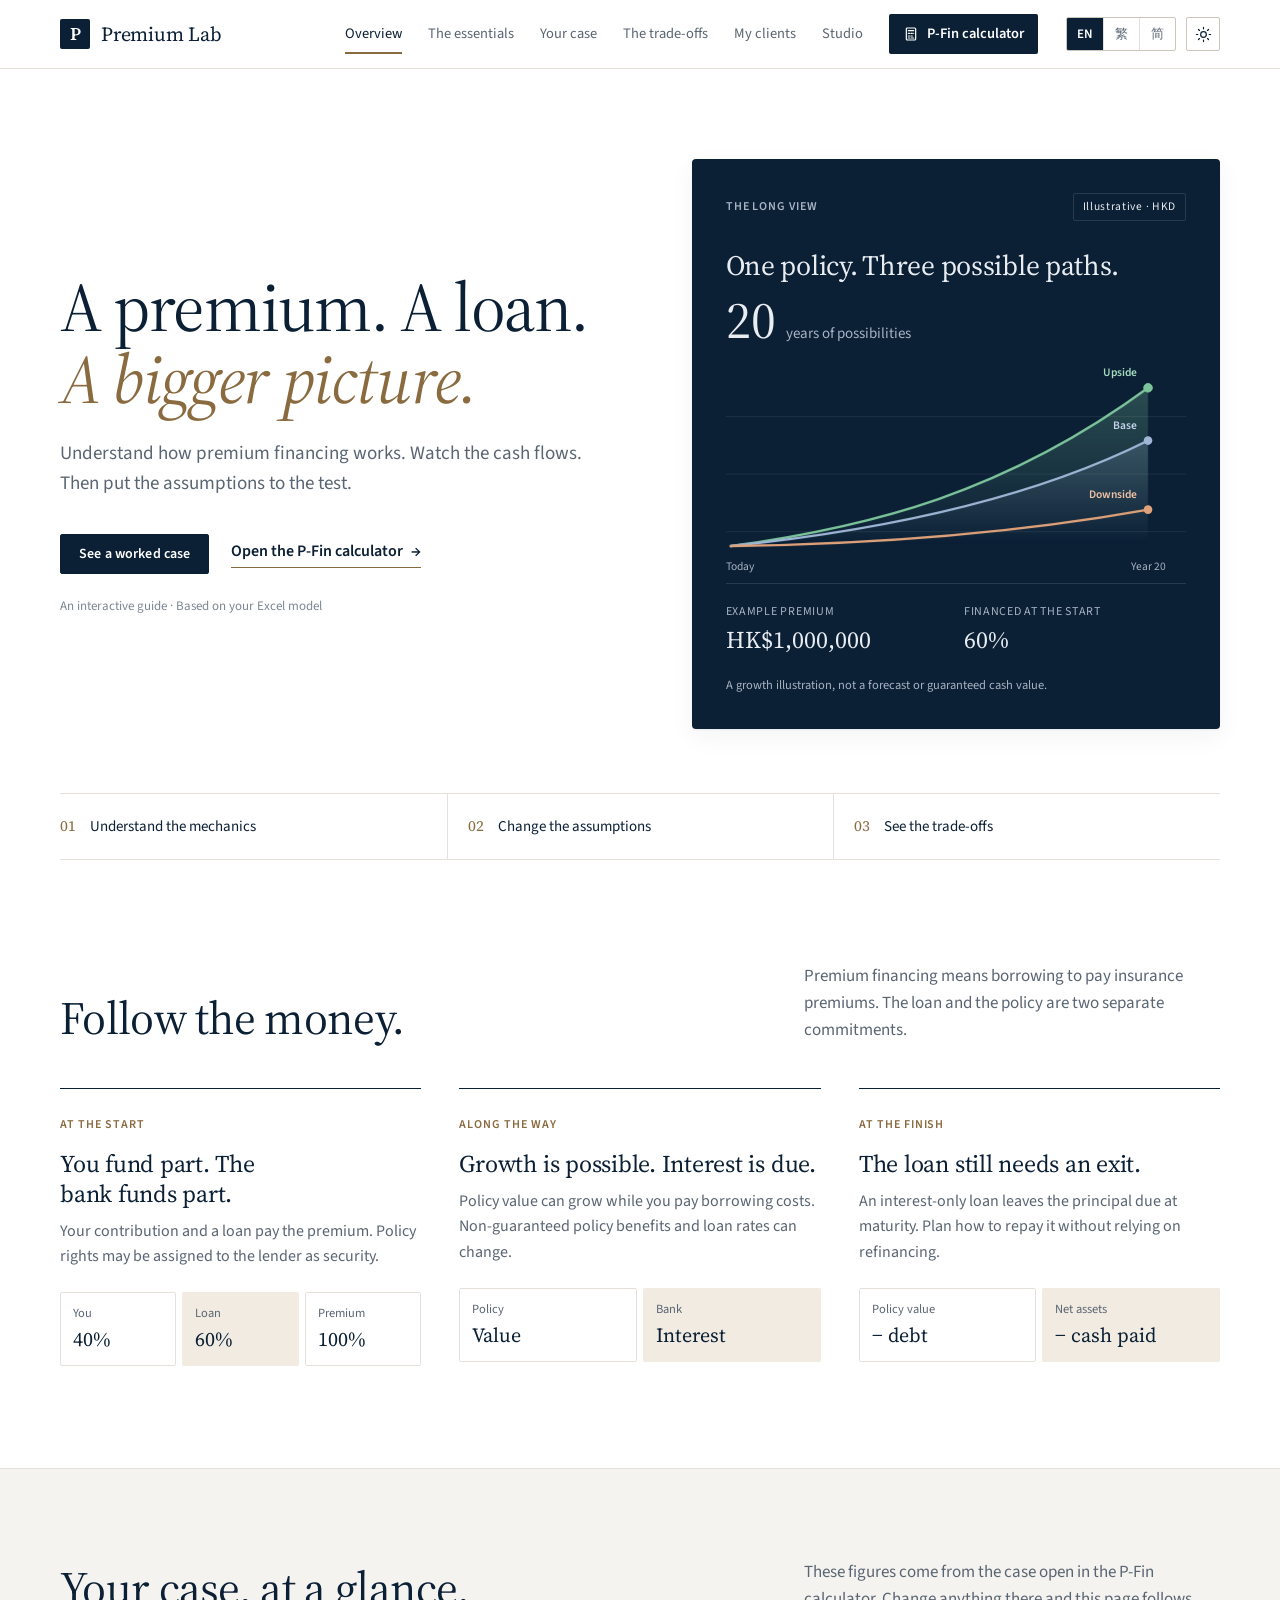
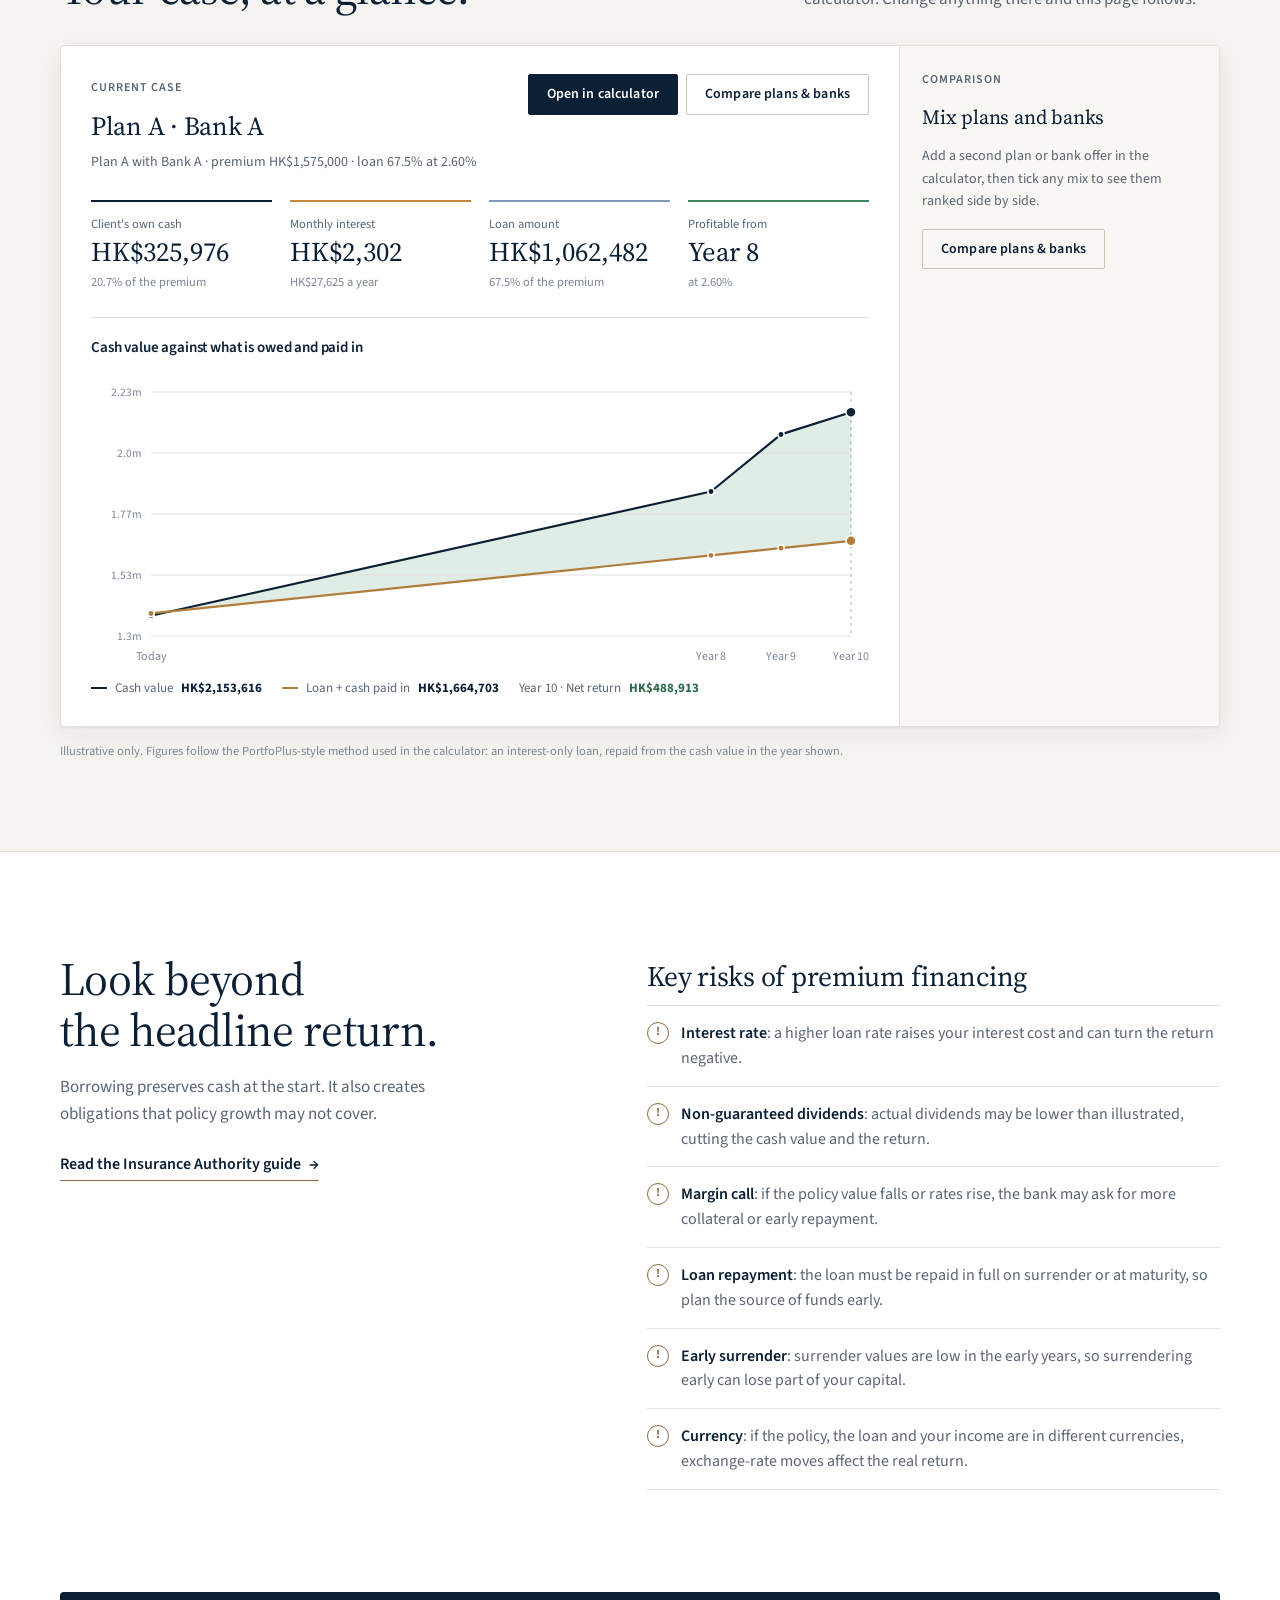
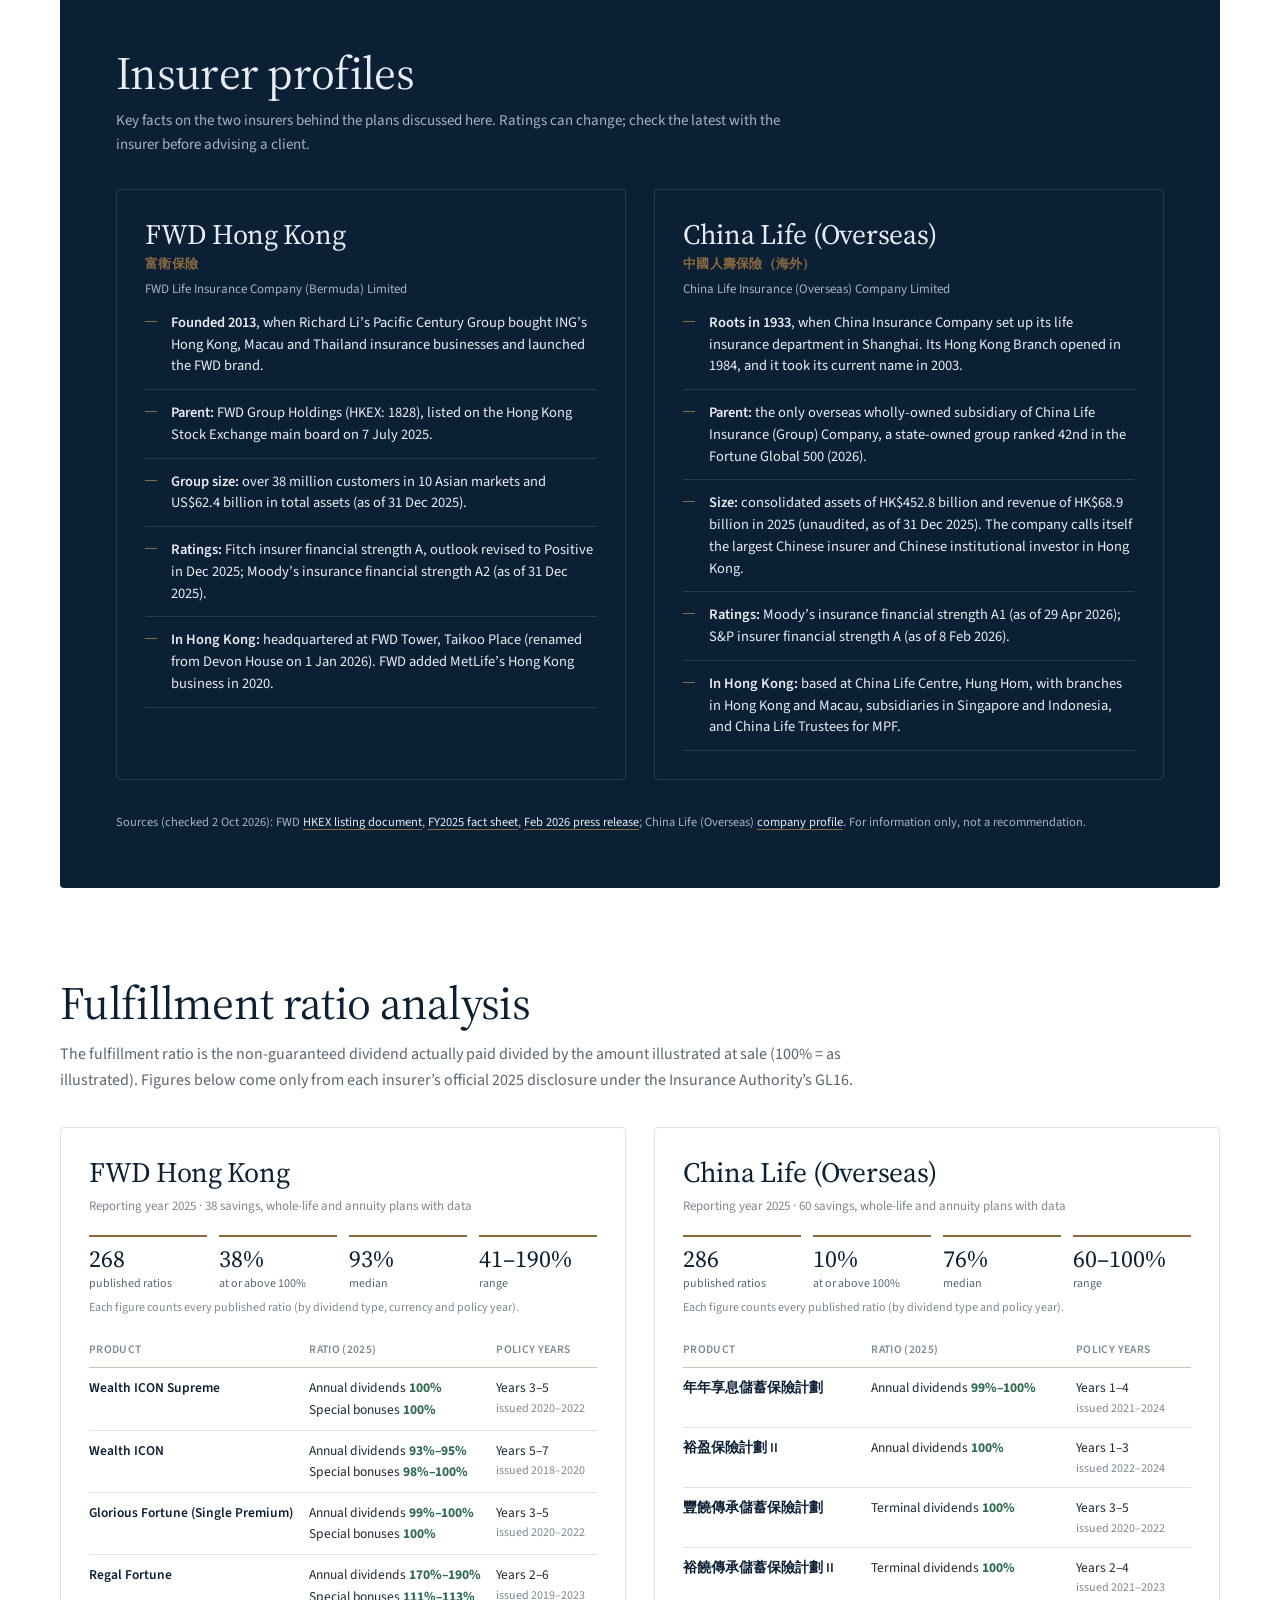
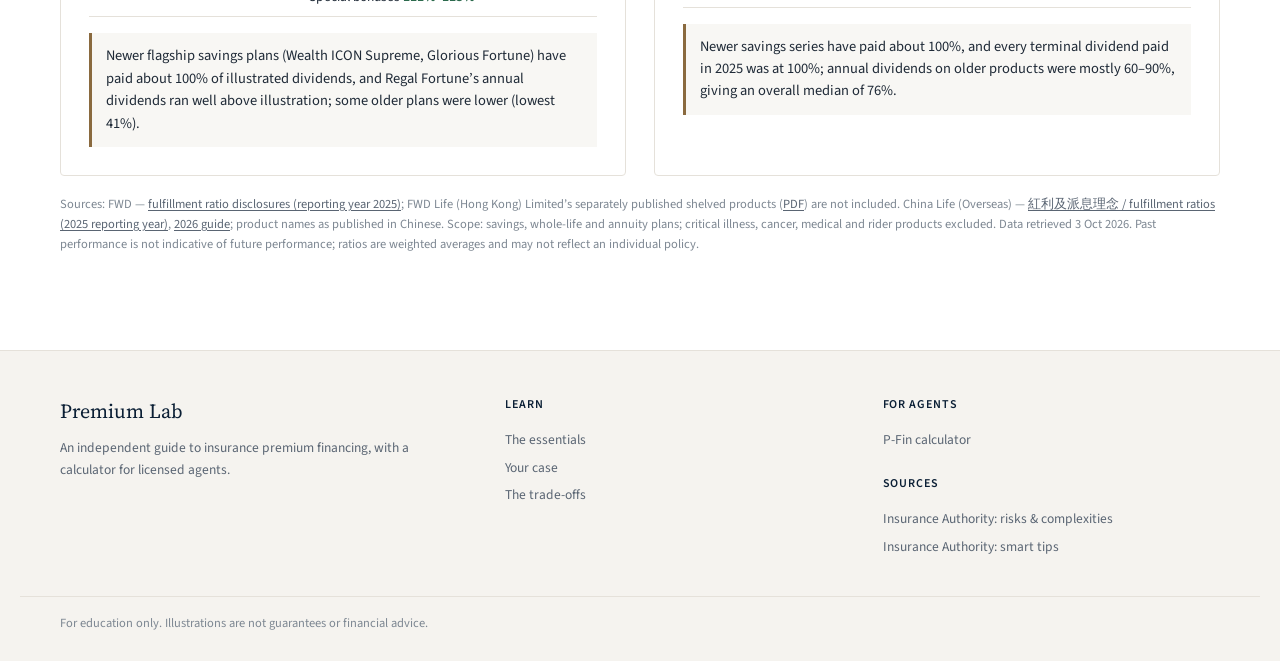
==== commit 38dcfac6: "Deploy 2026-10-03 12:03 HKT" ====
--- a/index.html
+++ b/index.html
@@ -10,7 +10,7 @@
 <link rel="icon" href="data:image/svg+xml,%3Csvg xmlns='http://www.w3.org/2000/svg' viewBox='0 0 32 32'%3E%3Crect width='32' height='32' rx='3' fill='%230b1f35'/%3E%3Ctext x='16' y='23' text-anchor='middle' font-family='Georgia,serif' font-size='20' fill='%23c9a46c'%3EP%3C/text%3E%3C/svg%3E">
 <link rel="preconnect" href="https://fonts.googleapis.com"><link rel="preconnect" href="https://fonts.gstatic.com" crossorigin>
 <link href="https://fonts.googleapis.com/css2?family=Source+Sans+3:wght@400;500;600;700&family=Source+Serif+4:ital,opsz,wght@0,8..60,400;0,8..60,500;0,8..60,600;1,8..60,400&display=swap" rel="stylesheet">
-<link rel="stylesheet" href="site.css?v=9">
+<link rel="stylesheet" href="site.css?v=10">
 <style>
 /* hero */
 .hero{display:grid;grid-template-columns:minmax(0,1.05fr) minmax(0,1fr);gap:clamp(32px,6vw,88px);align-items:center;padding:clamp(48px,7vw,96px) 0 clamp(40px,5vw,72px)}
@@ -104,6 +104,12 @@
 .rk{display:grid;grid-template-columns:minmax(0,1fr) minmax(0,1.15fr);gap:clamp(32px,7vw,96px);align-items:start}
 .rk-intro{position:sticky;top:calc(var(--hdr) + 32px)}
 .rk-intro p{color:var(--muted);font-size:17px;margin:18px 0 24px;max-width:24em}
+.rk-list h3{font-family:var(--serif);font-weight:400;font-size:clamp(22px,2.2vw,28px);color:var(--ink);margin:0 0 6px}
+.rk-list ul{margin:0;padding:0;list-style:none}
+.rk-list li{position:relative;padding:15px 0 15px 34px;border-top:1px solid var(--line);color:var(--muted);font-size:16px;line-height:1.55}
+.rk-list li:last-child{border-bottom:1px solid var(--line)}
+.rk-list li:before{content:"!";position:absolute;left:0;top:16px;width:20px;height:20px;border-radius:50%;border:1.5px solid var(--accent);color:var(--accent);font:700 12px/17px var(--sans);text-align:center}
+.rk-list li b{color:var(--ink);font-weight:600}
 .rk details{border-top:1px solid var(--line);padding:20px 0}
 .rk details:last-child{border-bottom:1px solid var(--line)}
 .rk summary{cursor:pointer;list-style:none;display:flex;align-items:baseline;gap:16px;font-family:var(--serif);font-size:22px;color:var(--ink)}
@@ -134,6 +140,30 @@
 .tk p.ins-src{margin-top:0;font-size:12.5px;line-height:1.6}
 .ins-src a{color:var(--hero-ink);text-decoration:underline;text-decoration-color:var(--accent);text-underline-offset:3px}
 @media (max-width:800px){.ins-cards{grid-template-columns:1fr}}
+.fr{padding-top:clamp(56px,7vw,96px)}
+.fr-head h2{font-size:clamp(32px,3.6vw,50px);line-height:1.1;letter-spacing:-.015em}
+.fr-head p{color:var(--muted);font-size:16px;margin-top:14px;max-width:52em}
+.fr-cards{display:grid;grid-template-columns:1fr 1fr;gap:clamp(16px,2.5vw,28px);margin-top:clamp(22px,3vw,34px)}
+.fr-card{border:1px solid var(--line);border-radius:4px;padding:clamp(18px,2.5vw,28px);background:var(--surface);min-width:0}
+.fr-card h3{font-size:clamp(22px,2.2vw,28px);line-height:1.2;color:var(--ink)}
+.fr-card .fr-sub{color:var(--faint);font-size:13px;margin-top:6px}
+.fr-stats{display:grid;grid-template-columns:repeat(4,minmax(0,1fr));gap:12px;margin:18px 0 6px}
+.fr-stats div{border-top:2px solid var(--accent);padding-top:8px}
+.fr-stats strong{display:block;font-family:var(--serif);font-weight:400;font-size:24px;line-height:1.2;color:var(--ink);font-variant-numeric:tabular-nums}
+.fr-stats span{display:block;font-size:12px;color:var(--muted);line-height:1.35;margin-top:2px}
+.fr-note{font-size:12px;color:var(--faint);margin:6px 0 0}
+.fr-tw{overflow-x:auto;margin-top:16px}
+.fr-card table{width:100%;border-collapse:collapse;font-size:13.5px}
+.fr-card th{text-align:left;font-size:11.5px;font-weight:600;letter-spacing:.03em;text-transform:uppercase;color:var(--faint);padding:8px 8px 8px 0;border-bottom:1px solid var(--line-strong)}
+.fr-card td{padding:9px 8px 9px 0;border-bottom:1px solid var(--line);color:var(--text);vertical-align:top}
+.fr-card td:first-child{color:var(--ink);font-weight:600}
+.fr-card td b{color:var(--pos);font-weight:700;white-space:nowrap}
+.fr-card td small{display:block;color:var(--faint);font-size:12px;font-weight:400}
+.fr-concl{margin-top:16px;padding:12px 14px;background:var(--sunk);border-left:3px solid var(--accent);font-size:14.5px;line-height:1.55;color:var(--text)}
+.fr-src{font-size:12.5px;line-height:1.6;color:var(--faint);margin-top:18px}
+.fr-src a{color:var(--muted);text-decoration:underline;text-underline-offset:2px}
+@media (max-width:900px){.fr-cards{grid-template-columns:1fr}}
+@media (max-width:480px){.fr-stats{grid-template-columns:repeat(2,minmax(0,1fr))}}
 
 .reveal{animation:rise .8s cubic-bezier(.16,1,.3,1) both}
 @keyframes rise{from{opacity:0;transform:translateY(16px)}}
@@ -240,13 +270,7 @@
 <div class="wrap">
   <section class="sec" id="risks"><div class="rk">
     <div class="rk-intro"><h2 data-ih="rk_h">Look beyond<br>the headline return.</h2><p data-i="rk_p">Borrowing preserves cash at the start. It also creates obligations that policy growth may not cover.</p><a class="link-arrow" href="https://www.ia.org.hk/en/premium_financing/smart_tips.html" target="_blank" rel="noopener noreferrer" data-i="rk_link">Read the Insurance Authority guide</a></div>
-    <div>
-      <details open><summary><b>01</b><span data-i="r1_h">Interest rates can move</span></summary><p data-i="r1_p"></p></details>
-      <details><summary><b>02</b><span data-i="r2_h">Illustrated benefits can fall</span></summary><p data-i="r2_p"></p></details>
-      <details><summary><b>03</b><span data-i="r3_h">The bank may need more security</span></summary><p data-i="r3_p"></p></details>
-      <details><summary><b>04</b><span data-i="r4_h">A balloon payment needs a plan</span></summary><p data-i="r4_p"></p></details>
-      <details><summary><b>05</b><span data-i="r5_h">Policy rights and currency matter</span></summary><p data-i="r5_p"></p></details>
-    </div>
+    <div class="rk-list"><h3 data-i="rk_list_h">Key risks of premium financing</h3><ul data-ih="rk_list"></ul></div>
   </div></section>
 
   <section class="tk ins" id="insurers" aria-labelledby="insH">
@@ -257,6 +281,15 @@
     </div>
     <p class="ins-src" data-ih="in_src"></p>
   </section>
+
+  <section class="sec fr" id="fulfillment" aria-labelledby="frH">
+    <div class="fr-head"><h2 id="frH" data-i="fr_h">Fulfillment ratio analysis</h2><p data-ih="fr_p"></p></div>
+    <div class="fr-cards">
+      <article class="fr-card" data-ih="fr_fwd"></article>
+      <article class="fr-card" data-ih="fr_cl"></article>
+    </div>
+    <p class="fr-src" data-ih="fr_src"></p>
+  </section>
 </div>
 </main>
 
@@ -270,7 +303,7 @@
 </footer>
 
 <script src="site.js?v=5"></script>
-<script src="engine.js?v=9"></script>
+<script src="engine.js?v=10"></script>
 <script>
 'use strict';
 const $ = id => document.getElementById(id);
@@ -326,6 +359,13 @@
 "rk_p": "Borrowing preserves cash at the start. It also creates obligations that policy growth may not cover.",
 "rk_link": "Read the Insurance Authority guide",
 "in_h": "Insurer profiles",
+"rk_list_h": "Key risks of premium financing",
+"rk_list": "<li><b>Interest rate</b>: a higher loan rate raises your interest cost and can turn the return negative.</li><li><b>Non-guaranteed dividends</b>: actual dividends may be lower than illustrated, cutting the cash value and the return.</li><li><b>Margin call</b>: if the policy value falls or rates rise, the bank may ask for more collateral or early repayment.</li><li><b>Loan repayment</b>: the loan must be repaid in full on surrender or at maturity, so plan the source of funds early.</li><li><b>Early surrender</b>: surrender values are low in the early years, so surrendering early can lose part of your capital.</li><li><b>Currency</b>: if the policy, the loan and your income are in different currencies, exchange-rate moves affect the real return.</li>",
+"fr_h": "Fulfillment ratio analysis",
+"fr_p": "The fulfillment ratio is the non-guaranteed dividend actually paid divided by the amount illustrated at sale (100% = as illustrated). Figures below come only from each insurer’s official 2025 disclosure under the Insurance Authority’s GL16.",
+"fr_fwd": "<h3>FWD Hong Kong</h3><p class=\"fr-sub\">Reporting year 2025 · 38 savings, whole-life and annuity plans with data</p><div class=\"fr-stats\"><div><strong>268</strong><span>published ratios</span></div><div><strong>38%</strong><span>at or above 100%</span></div><div><strong>93%</strong><span>median</span></div><div><strong>41–190%</strong><span>range</span></div></div><p class=\"fr-note\">Each figure counts every published ratio (by dividend type, currency and policy year).</p><div class=\"fr-tw\"><table><thead><tr><th>Product</th><th>Ratio (2025)</th><th>Policy years</th></tr></thead><tbody><tr><td>Wealth ICON Supreme</td><td>Annual dividends <b>100%</b><br>Special bonuses <b>100%</b></td><td>Years 3–5<small>issued 2020–2022</small></td></tr><tr><td>Wealth ICON</td><td>Annual dividends <b>93%–95%</b><br>Special bonuses <b>98%–100%</b></td><td>Years 5–7<small>issued 2018–2020</small></td></tr><tr><td>Glorious Fortune (Single Premium)</td><td>Annual dividends <b>99%–100%</b><br>Special bonuses <b>100%</b></td><td>Years 3–5<small>issued 2020–2022</small></td></tr><tr><td>Regal Fortune</td><td>Annual dividends <b>170%–190%</b><br>Special bonuses <b>111%–113%</b></td><td>Years 2–6<small>issued 2019–2023</small></td></tr></tbody></table></div><p class=\"fr-concl\">Newer flagship savings plans (Wealth ICON Supreme, Glorious Fortune) have paid about 100% of illustrated dividends, and Regal Fortune’s annual dividends ran well above illustration; some older plans were lower (lowest 41%).</p>",
+"fr_cl": "<h3>China Life (Overseas)</h3><p class=\"fr-sub\">Reporting year 2025 · 60 savings, whole-life and annuity plans with data</p><div class=\"fr-stats\"><div><strong>286</strong><span>published ratios</span></div><div><strong>10%</strong><span>at or above 100%</span></div><div><strong>76%</strong><span>median</span></div><div><strong>60–100%</strong><span>range</span></div></div><p class=\"fr-note\">Each figure counts every published ratio (by dividend type and policy year).</p><div class=\"fr-tw\"><table><thead><tr><th>Product</th><th>Ratio (2025)</th><th>Policy years</th></tr></thead><tbody><tr><td>年年享息儲蓄保險計劃</td><td>Annual dividends <b>99%–100%</b></td><td>Years 1–4<small>issued 2021–2024</small></td></tr><tr><td>裕盈保險計劃 II</td><td>Annual dividends <b>100%</b></td><td>Years 1–3<small>issued 2022–2024</small></td></tr><tr><td>豐饒傳承儲蓄保險計劃</td><td>Terminal dividends <b>100%</b></td><td>Years 3–5<small>issued 2020–2022</small></td></tr><tr><td>裕饒傳承儲蓄保險計劃 II</td><td>Terminal dividends <b>100%</b></td><td>Years 2–4<small>issued 2021–2023</small></td></tr></tbody></table></div><p class=\"fr-concl\">Newer savings series have paid about 100%, and every terminal dividend paid in 2025 was at 100%; annual dividends on older products were mostly 60–90%, giving an overall median of 76%.</p>",
+"fr_src": "Sources: FWD — <a href=\"https://www.fwd.com.hk/en/regulatory-disclosures/fulfillment-ratios/\" target=\"_blank\" rel=\"noopener noreferrer\">fulfillment ratio disclosures (reporting year 2025)</a>; FWD Life (Hong Kong) Limited’s separately published shelved products (<a href=\"https://www.fwdlife.hk/pdf/regulatory-disclosures/fulfillment-ratios.pdf\" target=\"_blank\" rel=\"noopener noreferrer\">PDF</a>) are not included. China Life (Overseas) — <a href=\"https://www.chinalife.com.hk/zh-hk/products/dividend-philosophy-and-investment-strategy\" target=\"_blank\" rel=\"noopener noreferrer\">紅利及派息理念 / fulfillment ratios (2025 reporting year)</a>, <a href=\"https://www.chinalife.com.hk/sites/default/files/2026-07/2026_07_Fulfillment%20Ratio_TC.pdf\" target=\"_blank\" rel=\"noopener noreferrer\">2026 guide</a>; product names as published in Chinese. Scope: savings, whole-life and annuity plans; critical illness, cancer, medical and rider products excluded. Data retrieved 3 Oct 2026. Past performance is not indicative of future performance; ratios are weighted averages and may not reflect an individual policy.",
 "in_p": "Key facts on the two insurers behind the plans discussed here. Ratings can change; check the latest with the insurer before advising a client.",
 "fwd_h": "FWD Hong Kong<small>富衛保險</small>",
 "fwd_sub": "FWD Life Insurance Company (Bermuda) Limited",
@@ -334,16 +374,6 @@
 "cl_sub": "China Life Insurance (Overseas) Company Limited",
 "cl_li": "<li><b>Roots in 1933</b>, when China Insurance Company set up its life insurance department in Shanghai. Its Hong Kong Branch opened in 1984, and it took its current name in 2003.</li><li><b>Parent:</b> the only overseas wholly-owned subsidiary of China Life Insurance (Group) Company, a state-owned group ranked 42nd in the Fortune Global 500 (2026).</li><li><b>Size:</b> consolidated assets of HK$452.8 billion and revenue of HK$68.9 billion in 2025 (unaudited, as of 31 Dec 2025). The company calls itself the largest Chinese insurer and Chinese institutional investor in Hong Kong.</li><li><b>Ratings:</b> Moody’s insurance financial strength A1 (as of 29 Apr 2026); S&amp;P insurer financial strength A (as of 8 Feb 2026).</li><li><b>In Hong Kong:</b> based at China Life Centre, Hung Hom, with branches in Hong Kong and Macau, subsidiaries in Singapore and Indonesia, and China Life Trustees for MPF.</li>",
 "in_src": "Sources (checked 2 Oct 2026): FWD <a href=\"https://www1.hkexnews.hk/listedco/listconews/sehk/2025/0707/11748313/sehk25051900948.pdf\" target=\"_blank\" rel=\"noopener noreferrer\">HKEX listing document</a>, <a href=\"https://www.fwd.com/files/v3/assets/blt7159ee3244a0ea01/blt3d8e09caaaed9a51/69b67d9c1c39020a95f6d0bc/FY_2025_Fact_sheet_EN.pdf\" target=\"_blank\" rel=\"noopener noreferrer\">FY2025 fact sheet</a>, <a href=\"https://www.media-outreach.com/news/hong-kong/2026/02/05/448331/fwd-hong-kong-posts-over-90-growth-in-new-business-fyp-in-the-first-three-quarters-of-20251/\" target=\"_blank\" rel=\"noopener noreferrer\">Feb 2026 press release</a>; China Life (Overseas) <a href=\"https://www.chinalife.com.hk/about-us/clo\" target=\"_blank\" rel=\"noopener noreferrer\">company profile</a>. For information only, not a recommendation.",
-"r1_h": "Interest rates can move",
-"r1_p": "A higher borrowing rate increases your cash payments. Try the downside case, or increase the loan rate while keeping policy growth unchanged.",
-"r2_h": "Illustrated benefits can fall",
-"r2_p": "Non-guaranteed bonuses may be lower than illustrated. Obtain the insurer’s guaranteed and non-guaranteed cash-value schedules; a smooth growth curve does not capture surrender charges.",
-"r3_h": "The bank may need more security",
-"r3_p": "Your loan terms may allow collateral top-ups or repayment on demand. The model does not simulate these events. Check how much liquid cash you could provide if asked.",
-"r4_h": "A balloon payment needs a plan",
-"r4_p": "Interest-only payments do not reduce principal. At the loan maturity, you need funds to repay the loan. Refinancing may be unavailable or more expensive.",
-"r5_h": "Policy rights and currency matter",
-"r5_p": "Assigning policy rights to a lender can restrict your choices. Different policy and loan currencies can add exchange-rate risk. Review the assignment and loan documents.",
 "hero_aria": "Illustrative upside, base and downside growth paths over 20 years",
 "pv_p": "These figures come from the case open in the P-Fin calculator. Change anything there and this page follows.",
 "pv_case": "Current case",
@@ -422,6 +452,13 @@
 "rk_p": "借貸可在開始時保留現金，但亦會帶來保單增長未必足以應付的承擔。",
 "rk_link": "閱讀保險業監管局指引",
 "in_h": "保險公司資料",
+"rk_list_h": "保費融資的風險要點",
+"rk_list": "<li><b>利率</b>：貸款利率上升會增加利息支出，或令回報轉負。</li><li><b>紅利非保證</b>：實際紅利或低於計劃書所示，令現金價值及回報下降。</li><li><b>追加抵押</b>：保單價值下跌或利率上升時，銀行或要求補倉、增加抵押或提早還款。</li><li><b>還款安排</b>：退保或貸款到期時須一筆過償還貸款，應預早安排資金。</li><li><b>提早退保</b>：首數年退保價值偏低，提早退保或會損失部分本金。</li><li><b>貨幣</b>：保單、貸款與收入貨幣不同時，匯率變動會影響實際回報。</li>",
+"fr_h": "分紅實現率分析",
+"fr_p": "分紅實現率 = 實際派發的非保證紅利 ÷ 銷售時建議書所示金額（100% 即與演示相同）。以下數字只取自兩間公司按保監局 GL16 公布的 2025 年度官方資料。",
+"fr_fwd": "<h3>富衛（香港）</h3><p class=\"fr-sub\">2025 報告年度 · 38 款有數據的儲蓄、終身壽險及年金計劃</p><div class=\"fr-stats\"><div><strong>268</strong><span>已公布實現率</span></div><div><strong>38%</strong><span>達 100% 或以上</span></div><div><strong>93%</strong><span>中位數</span></div><div><strong>41–190%</strong><span>範圍</span></div></div><p class=\"fr-note\">以上統計包括每個已公布的實現率（按紅利類別、貨幣及保單年度計）。</p><div class=\"fr-tw\"><table><thead><tr><th>產品</th><th>實現率（2025）</th><th>保單年度</th></tr></thead><tbody><tr><td>智盈匯聚壽險計劃（優越版）</td><td>週年紅利 <b>100%</b><br>特別紅利 <b>100%</b></td><td>第 3–5 年<small>2020–2022 年生效</small></td></tr><tr><td>智盈匯聚壽險計劃</td><td>週年紅利 <b>93%–95%</b><br>特別紅利 <b>98%–100%</b></td><td>第 5–7 年<small>2018–2020 年生效</small></td></tr><tr><td>創逸致富（躉繳保費）</td><td>週年紅利 <b>99%–100%</b><br>特別紅利 <b>100%</b></td><td>第 3–5 年<small>2020–2022 年生效</small></td></tr><tr><td>寰悅致富</td><td>週年紅利 <b>170%–190%</b><br>特別紅利 <b>111%–113%</b></td><td>第 2–6 年<small>2019–2023 年生效</small></td></tr></tbody></table></div><p class=\"fr-concl\">新一代主力儲蓄計劃（如智盈匯聚（優越版）、創逸致富）實現率約 100%，寰悅致富週年紅利更遠高於演示；部分較舊產品則偏低（最低 41%）。</p>",
+"fr_cl": "<h3>中國人壽（海外）</h3><p class=\"fr-sub\">2025 申報年度 · 60 款有數據的儲蓄、終身壽險及年金計劃</p><div class=\"fr-stats\"><div><strong>286</strong><span>已公布實現率</span></div><div><strong>10%</strong><span>達 100% 或以上</span></div><div><strong>76%</strong><span>中位數</span></div><div><strong>60–100%</strong><span>範圍</span></div></div><p class=\"fr-note\">以上統計包括每個已公布的實現率（按紅利類別及保單年度計）。</p><div class=\"fr-tw\"><table><thead><tr><th>產品</th><th>實現率（2025）</th><th>保單年度</th></tr></thead><tbody><tr><td>年年享息儲蓄保險計劃</td><td>週年紅利 <b>99%–100%</b></td><td>第 1–4 年<small>2021–2024 年生效</small></td></tr><tr><td>裕盈保險計劃 II</td><td>週年紅利 <b>100%</b></td><td>第 1–3 年<small>2022–2024 年生效</small></td></tr><tr><td>豐饒傳承儲蓄保險計劃</td><td>終期紅利 <b>100%</b></td><td>第 3–5 年<small>2020–2022 年生效</small></td></tr><tr><td>裕饒傳承儲蓄保險計劃 II</td><td>終期紅利 <b>100%</b></td><td>第 2–4 年<small>2021–2023 年生效</small></td></tr></tbody></table></div><p class=\"fr-concl\">近年推出的儲蓄系列實現率約 100%，2025 年所有已派終期紅利均達 100%；較舊產品週年紅利多介乎 60%–90%，整體中位數 76%。</p>",
+"fr_src": "資料來源：富衛 — <a href=\"https://www.fwd.com.hk/zh/regulatory-disclosures/fulfillment-ratios/\" target=\"_blank\" rel=\"noopener noreferrer\">分紅實現率（2025 報告年度）</a>；富衛人壽（香港）有限公司另行公布的已停售產品（<a href=\"https://www.fwdlife.hk/pdf/regulatory-disclosures/fulfillment-ratios.pdf\" target=\"_blank\" rel=\"noopener noreferrer\">PDF</a>）不包括在內。中國人壽（海外）— <a href=\"https://www.chinalife.com.hk/zh-hk/products/dividend-philosophy-and-investment-strategy\" target=\"_blank\" rel=\"noopener noreferrer\">紅利及派息理念 / 分紅實現率（2025 申報年度）</a>、<a href=\"https://www.chinalife.com.hk/sites/default/files/2026-07/2026_07_Fulfillment%20Ratio_TC.pdf\" target=\"_blank\" rel=\"noopener noreferrer\">2026 年版指南</a>。範圍：儲蓄、終身壽險及年金計劃，不包括危疾、癌症、醫療及附加保障。資料於 2026 年 10 月 3 日擷取。過往表現不代表將來表現；實現率為加權平均數，未必反映個別保單情況。",
 "in_p": "本頁討論的計劃所屬兩家保險公司的重點資料。評級或會改變，向客戶建議前請向保險公司查證最新資料。",
 "fwd_h": "富衛保險<small>FWD Hong Kong</small>",
 "fwd_sub": "富衛人壽保險（百慕達）有限公司",
@@ -430,16 +467,6 @@
 "cl_sub": "中國人壽保險（海外）股份有限公司",
 "cl_li": "<li><b>歷史可追溯至 1933 年</b>：中國保險公司於上海成立人壽保險部；1984 年設立香港分公司，2003 年易名為現稱。</li><li><b>母公司</b>：中國人壽保險（集團）公司唯一的境外全資子公司；集團為國有金融機構，2026 年《財富》世界 500 強排名第 42 位。</li><li><b>規模</b>：2025 年綜合資產 4,528 億港元、綜合收入 689 億港元（未經審計，截至 2025 年 12 月 31 日）；公司自述為香港最大的中資保險公司及中資機構投資者。</li><li><b>評級</b>：穆迪保險財務實力評級 A1（截至 2026 年 4 月 29 日）；標普保險公司財務實力評級 A（截至 2026 年 2 月 8 日）。</li><li><b>香港據點</b>：總部位於紅磡中國人壽中心，設有香港及澳門分公司、新加坡及印尼子公司，以及負責強積金的中國人壽信託。</li>",
 "in_src": "資料來源（2026 年 10 月 2 日查閱）：富衛 <a href=\"https://www1.hkexnews.hk/listedco/listconews/sehk/2025/0707/11748313/sehk25051900948.pdf\" target=\"_blank\" rel=\"noopener noreferrer\">港交所上市文件</a>、<a href=\"https://www.fwd.com/files/v3/assets/blt7159ee3244a0ea01/blt3d8e09caaaed9a51/69b67d9c1c39020a95f6d0bc/FY_2025_Fact_sheet_EN.pdf\" target=\"_blank\" rel=\"noopener noreferrer\">2025 年度資料概覽</a>、<a href=\"https://www.media-outreach.com/news/hong-kong/2026/02/05/448331/fwd-hong-kong-posts-over-90-growth-in-new-business-fyp-in-the-first-three-quarters-of-20251/\" target=\"_blank\" rel=\"noopener noreferrer\">2026 年 2 月新聞稿</a>；中國人壽（海外）<a href=\"https://www.chinalife.com.hk/about-us/clo\" target=\"_blank\" rel=\"noopener noreferrer\">公司簡介</a>。只供參考，並非推薦。",
-"r1_h": "利率可能變動",
-"r1_p": "借貸利率上升會增加你的現金支出。可試用下行情景，或在保單增長不變下調高貸款利率。",
-"r2_h": "說明利益可能下降",
-"r2_p": "非保證紅利可能低於建議書所示。請索取保險公司的保證及非保證現金價值表；平滑的增長曲線並未反映退保費用。",
-"r3_h": "銀行或要求更多抵押",
-"r3_p": "貸款條款可能容許銀行要求補倉或即時還款，本模型並未模擬這些情況。請評估如被要求時，你能動用多少流動資金。",
-"r4_h": "到期一筆過還款需要規劃",
-"r4_p": "只付利息不會減少本金。貸款到期時，你需要資金償還貸款；屆時未必能再融資，或成本更高。",
-"r5_h": "保單權益與貨幣同樣重要",
-"r5_p": "把保單權益轉讓予貸款機構，可能限制你的選擇。保單與貸款貨幣不同，亦會增加匯率風險。請細閱轉讓及貸款文件。",
 "hero_aria": "20 年內上行、基本及下行增長走勢示意",
 "pv_p": "以下數字來自保費融資計算機內正在使用的個案。在計算機作任何修改，此頁會即時跟隨。",
 "pv_case": "目前個案",
@@ -518,6 +545,13 @@
 "rk_p": "借贷可在开始时保留现金，但亦会带来保单增长未必足以应付的承担。",
 "rk_link": "阅读保险业监管局指引",
 "in_h": "保险公司资料",
+"rk_list_h": "保费融资的风险要点",
+"rk_list": "<li><b>利率</b>：贷款利率上升会增加利息支出，或令回报转负。</li><li><b>红利非保证</b>：实际红利或低于计划书所示，令现金价值及回报下降。</li><li><b>追加抵押</b>：保单价值下跌或利率上升时，银行或要求补仓、增加抵押或提早还款。</li><li><b>还款安排</b>：退保或贷款到期时须一次性偿还贷款，应预早安排资金。</li><li><b>提早退保</b>：首数年退保价值偏低，提早退保或会损失部分本金。</li><li><b>货币</b>：保单、贷款与收入货币不同时，汇率变动会影响实际回报。</li>",
+"fr_h": "分红实现率分析",
+"fr_p": "分红实现率 = 实际派发的非保证红利 ÷ 销售时建议书所示金额（100% 即与演示相同）。以下数字只取自两家公司按保监局 GL16 公布的 2025 年度官方资料。",
+"fr_fwd": "<h3>富卫（香港）</h3><p class=\"fr-sub\">2025 报告年度 · 38 款有数据的储蓄、终身寿险及年金计划</p><div class=\"fr-stats\"><div><strong>268</strong><span>已公布实现率</span></div><div><strong>38%</strong><span>达 100% 或以上</span></div><div><strong>93%</strong><span>中位数</span></div><div><strong>41–190%</strong><span>范围</span></div></div><p class=\"fr-note\">以上统计包括每个已公布的实现率（按红利类别、货币及保单年度计）。</p><div class=\"fr-tw\"><table><thead><tr><th>产品</th><th>实现率（2025）</th><th>保单年度</th></tr></thead><tbody><tr><td>智盈汇聚寿险计划（优越版）</td><td>周年红利 <b>100%</b><br>特别红利 <b>100%</b></td><td>第 3–5 年<small>2020–2022 年生效</small></td></tr><tr><td>智盈汇聚寿险计划</td><td>周年红利 <b>93%–95%</b><br>特别红利 <b>98%–100%</b></td><td>第 5–7 年<small>2018–2020 年生效</small></td></tr><tr><td>创逸致富（趸缴保费）</td><td>周年红利 <b>99%–100%</b><br>特别红利 <b>100%</b></td><td>第 3–5 年<small>2020–2022 年生效</small></td></tr><tr><td>寰悦致富</td><td>周年红利 <b>170%–190%</b><br>特别红利 <b>111%–113%</b></td><td>第 2–6 年<small>2019–2023 年生效</small></td></tr></tbody></table></div><p class=\"fr-concl\">新一代主力储蓄计划（如智盈汇聚（优越版）、创逸致富）实现率约 100%，寰悦致富周年红利更远高于演示；部分较旧产品则偏低（最低 41%）。</p>",
+"fr_cl": "<h3>中国人寿（海外）</h3><p class=\"fr-sub\">2025 申报年度 · 60 款有数据的储蓄、终身寿险及年金计划</p><div class=\"fr-stats\"><div><strong>286</strong><span>已公布实现率</span></div><div><strong>10%</strong><span>达 100% 或以上</span></div><div><strong>76%</strong><span>中位数</span></div><div><strong>60–100%</strong><span>范围</span></div></div><p class=\"fr-note\">以上统计包括每个已公布的实现率（按红利类别及保单年度计）。</p><div class=\"fr-tw\"><table><thead><tr><th>产品</th><th>实现率（2025）</th><th>保单年度</th></tr></thead><tbody><tr><td>年年享息储蓄保险计划</td><td>周年红利 <b>99%–100%</b></td><td>第 1–4 年<small>2021–2024 年生效</small></td></tr><tr><td>裕盈保险计划 II</td><td>周年红利 <b>100%</b></td><td>第 1–3 年<small>2022–2024 年生效</small></td></tr><tr><td>丰饶传承储蓄保险计划</td><td>终期红利 <b>100%</b></td><td>第 3–5 年<small>2020–2022 年生效</small></td></tr><tr><td>裕饶传承储蓄保险计划 II</td><td>终期红利 <b>100%</b></td><td>第 2–4 年<small>2021–2023 年生效</small></td></tr></tbody></table></div><p class=\"fr-concl\">近年推出的储蓄系列实现率约 100%，2025 年所有已派终期红利均达 100%；较旧产品周年红利多介乎 60%–90%，整体中位数 76%。</p>",
+"fr_src": "资料来源：富卫 — <a href=\"https://www.fwd.com.hk/zh/regulatory-disclosures/fulfillment-ratios/\" target=\"_blank\" rel=\"noopener noreferrer\">分红实现率（2025 报告年度）</a>；富卫人寿（香港）有限公司另行公布的已停售产品（<a href=\"https://www.fwdlife.hk/pdf/regulatory-disclosures/fulfillment-ratios.pdf\" target=\"_blank\" rel=\"noopener noreferrer\">PDF</a>）不包括在内。中国人寿（海外）— <a href=\"https://www.chinalife.com.hk/zh-hk/products/dividend-philosophy-and-investment-strategy\" target=\"_blank\" rel=\"noopener noreferrer\">红利及派息理念 / 分红实现率（2025 申报年度）</a>、<a href=\"https://www.chinalife.com.hk/sites/default/files/2026-07/2026_07_Fulfillment%20Ratio_TC.pdf\" target=\"_blank\" rel=\"noopener noreferrer\">2026 年版指南</a>。范围：储蓄、终身寿险及年金计划，不包括危疾、癌症、医疗及附加保障。资料于 2026 年 10 月 3 日撷取。过往表现不代表将来表现；实现率为加权平均数，未必反映个别保单情况。",
 "in_p": "本页讨论的计划所属两家保险公司的重点资料。评级或会改变，向客户建议前请向保险公司查证最新资料。",
 "fwd_h": "富卫保险<small>FWD Hong Kong</small>",
 "fwd_sub": "富卫人寿保险（百慕达）有限公司",
@@ -526,16 +560,6 @@
 "cl_sub": "中国人寿保险（海外）股份有限公司",
 "cl_li": "<li><b>历史可追溯至 1933 年</b>：中国保险公司于上海成立人寿保险部；1984 年设立香港分公司，2003 年更名为现称。</li><li><b>母公司</b>：中国人寿保险（集团）公司唯一的境外全资子公司；集团为国有金融机构，2026 年《财富》世界 500 强排名第 42 位。</li><li><b>规模</b>：2025 年综合资产 4,528 亿港元、综合收入 689 亿港元（未经审计，截至 2025 年 12 月 31 日）；公司自述为香港最大的中资保险公司及中资机构投资者。</li><li><b>评级</b>：穆迪保险财务实力评级 A1（截至 2026 年 4 月 29 日）；标普保险公司财务实力评级 A（截至 2026 年 2 月 8 日）。</li><li><b>香港据点</b>：总部位于红磡中国人寿中心，设有香港及澳门分公司、新加坡及印尼子公司，以及负责强积金的中国人寿信托。</li>",
 "in_src": "资料来源（2026 年 10 月 2 日查阅）：富卫 <a href=\"https://www1.hkexnews.hk/listedco/listconews/sehk/2025/0707/11748313/sehk25051900948.pdf\" target=\"_blank\" rel=\"noopener noreferrer\">港交所上市文件</a>、<a href=\"https://www.fwd.com/files/v3/assets/blt7159ee3244a0ea01/blt3d8e09caaaed9a51/69b67d9c1c39020a95f6d0bc/FY_2025_Fact_sheet_EN.pdf\" target=\"_blank\" rel=\"noopener noreferrer\">2025 年度资料概览</a>、<a href=\"https://www.media-outreach.com/news/hong-kong/2026/02/05/448331/fwd-hong-kong-posts-over-90-growth-in-new-business-fyp-in-the-first-three-quarters-of-20251/\" target=\"_blank\" rel=\"noopener noreferrer\">2026 年 2 月新闻稿</a>；中国人寿（海外）<a href=\"https://www.chinalife.com.hk/about-us/clo\" target=\"_blank\" rel=\"noopener noreferrer\">公司简介</a>。仅供参考，并非推荐。",
-"r1_h": "利率可能变动",
-"r1_p": "借贷利率上升会增加你的现金支出。可试用下行情景，或在保单增长不变下调高贷款利率。",
-"r2_h": "说明利益可能下降",
-"r2_p": "非保证红利可能低于建议书所示。请索取保险公司的保证及非保证现金价值表；平滑的增长曲线并未反映退保费用。",
-"r3_h": "银行或要求更多抵押",
-"r3_p": "贷款条款可能容许银行要求追加抵押或即时还款，本模型并未模拟这些情况。请评估如被要求时，你能动用多少流动资金。",
-"r4_h": "到期一次性还款需要规划",
-"r4_p": "只付利息不会减少本金。贷款到期时，你需要资金偿还贷款；届时未必能再融资，或成本更高。",
-"r5_h": "保单权益与货币同样重要",
-"r5_p": "把保单权益转让予贷款机构，可能限制你的选择。保单与贷款货币不同，亦会增加汇率风险。请细阅转让及贷款文件。",
 "hero_aria": "20 年内上行、基本及下行增长走势示意",
 "pv_p": "以下数字来自保费融资计算器内正在使用的个案。在计算器作任何修改，此页会即时跟随。",
 "pv_case": "目前个案",
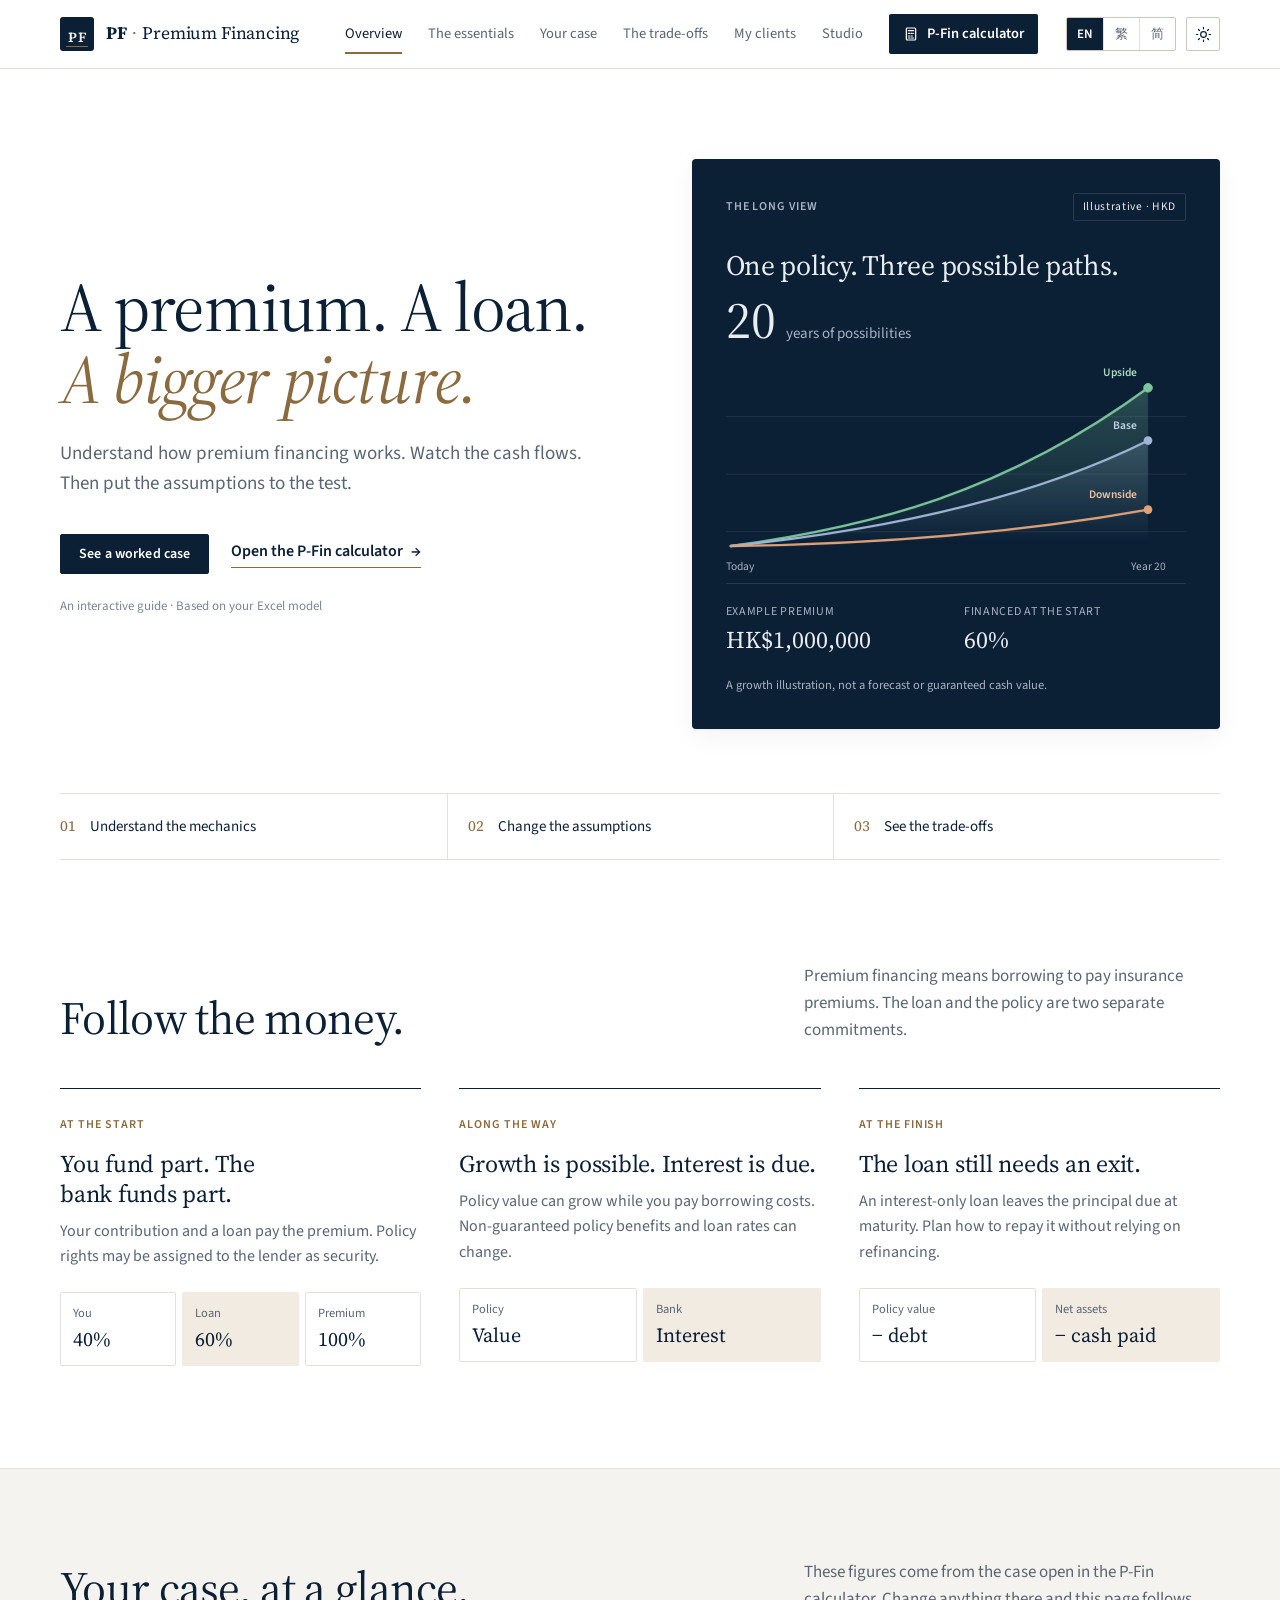
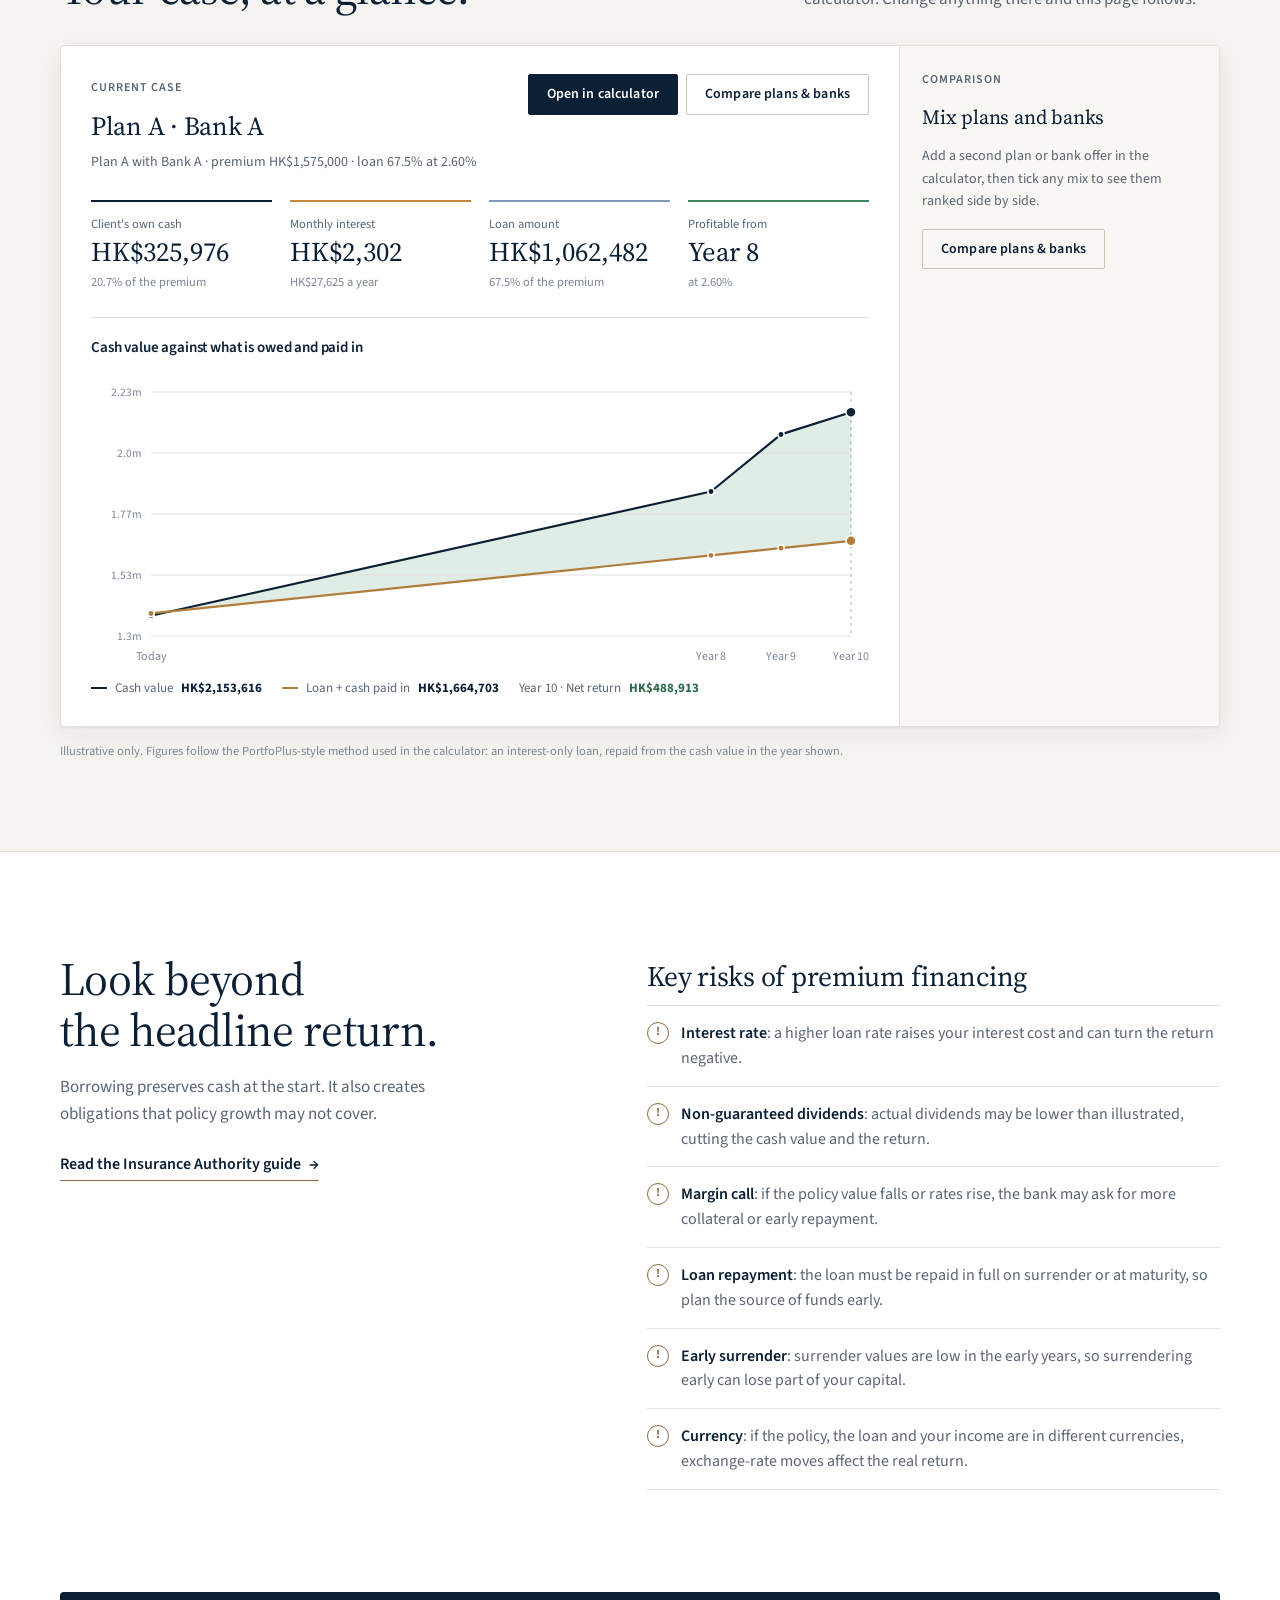
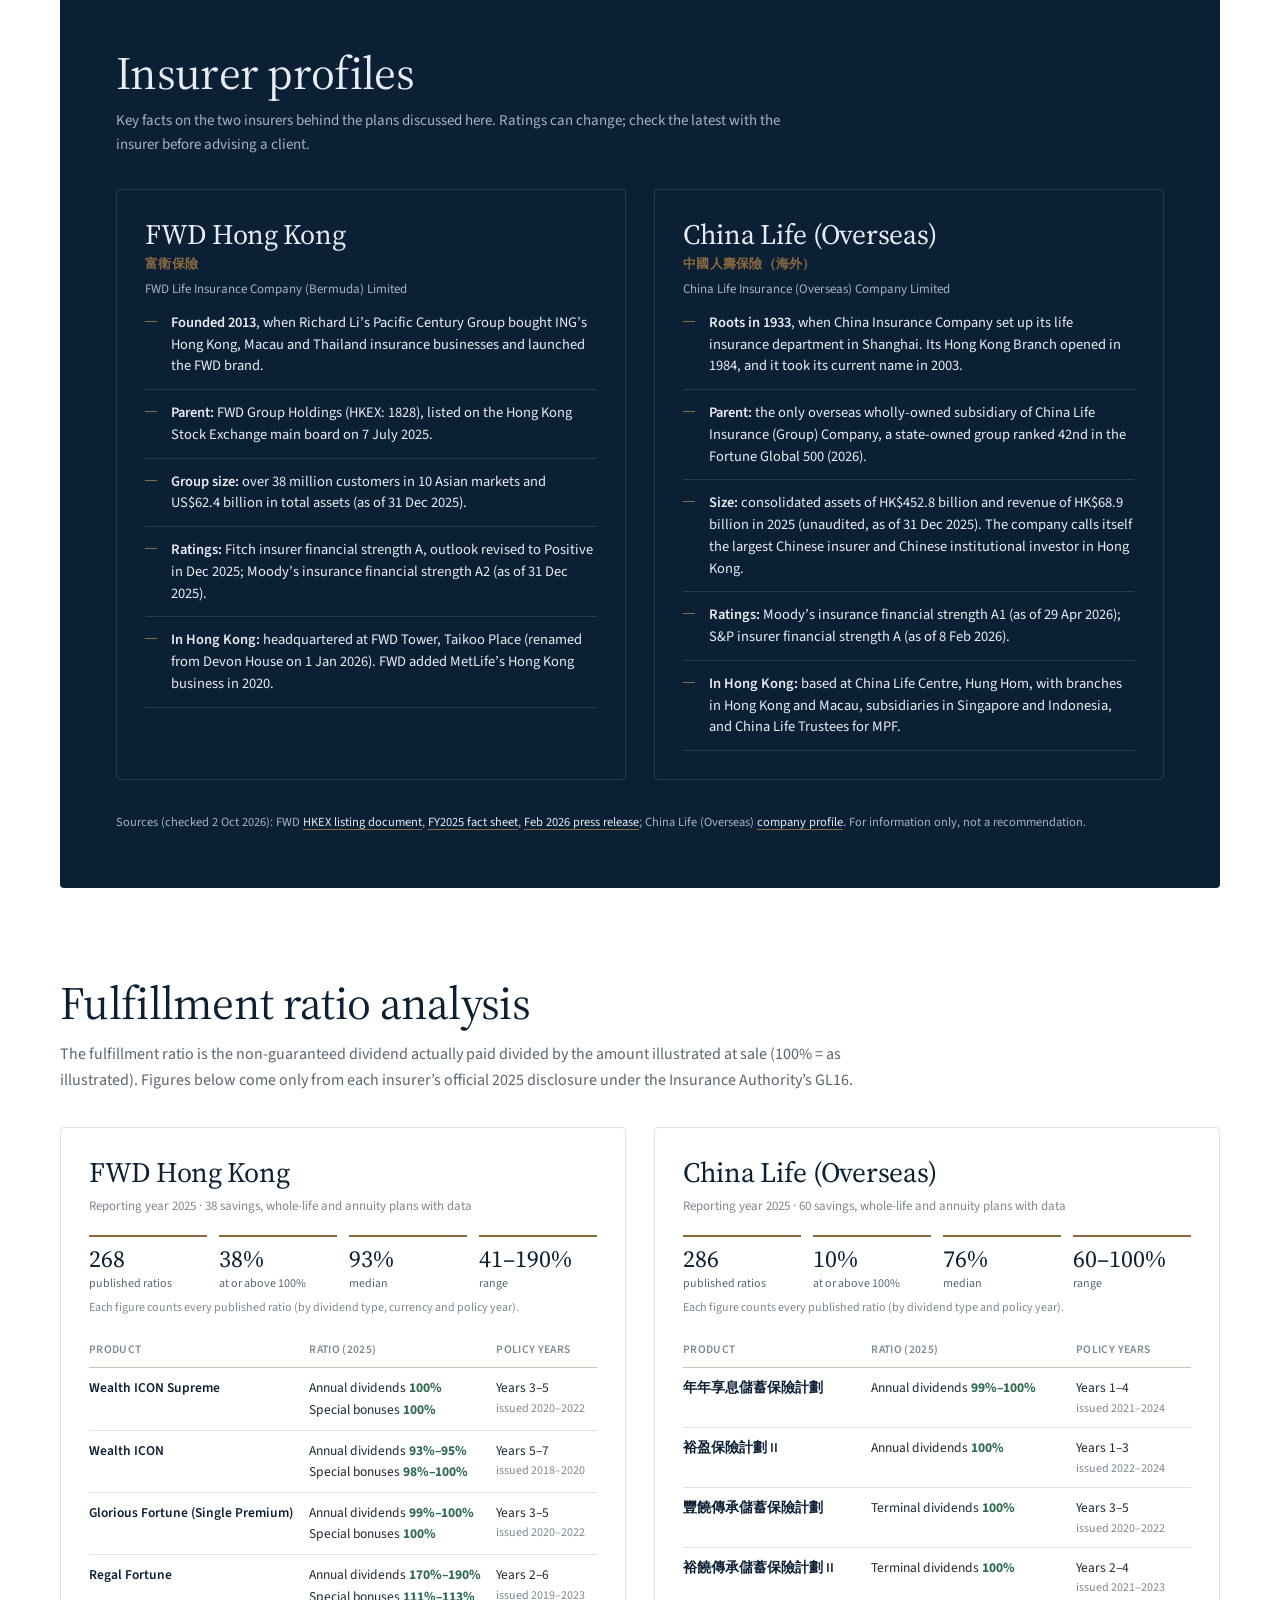
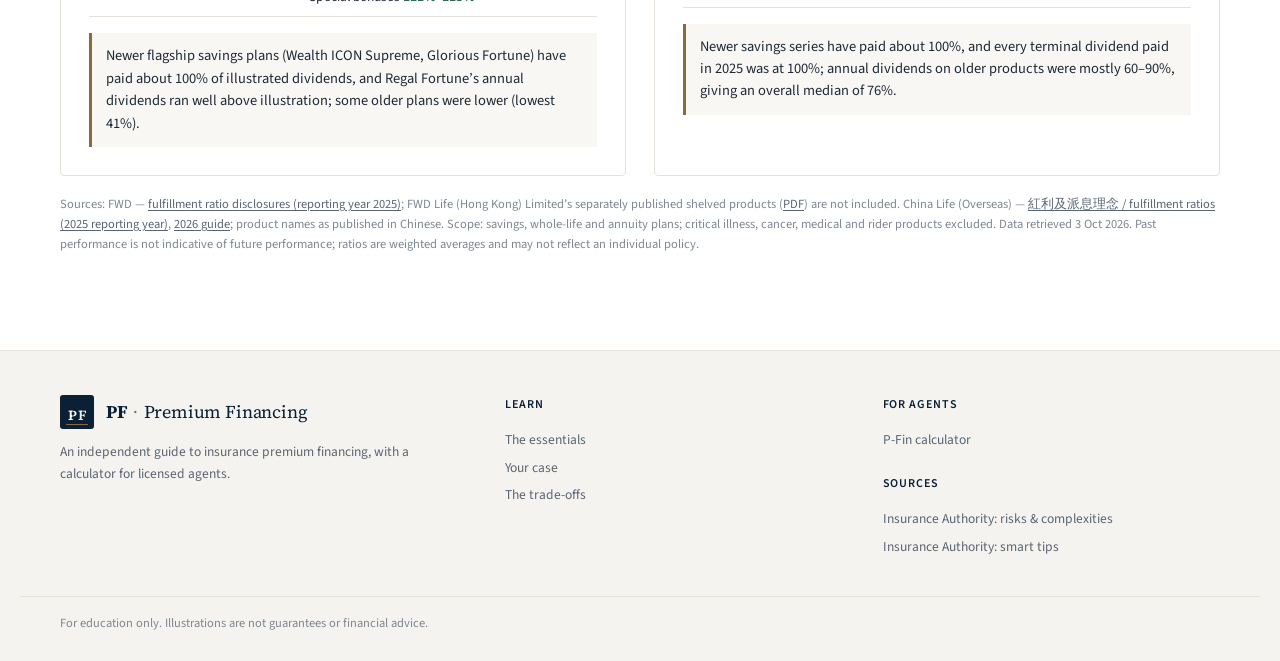
==== commit 3b0a349d: "Deploy 2026-10-09 11:15 HKT" ====
--- a/index.html
+++ b/index.html
@@ -3,14 +3,14 @@
 <head>
 <meta charset="utf-8">
 <meta name="viewport" content="width=device-width,initial-scale=1">
-<title>Premium Lab · Understand premium financing</title>
+<title>PF · Premium Financing · Understand premium financing</title>
 <meta name="description" content="Learn insurance premium financing through interactive cash flows and scenario projections, with a P-Fin calculator for licensed agents.">
 <meta name="theme-color" content="#ffffff">
 <script>(function(){try{var d=document.documentElement,m=JSON.parse(localStorage.getItem('pl-theme')),g=JSON.parse(localStorage.getItem('pl-lang'));if(m==='dark'||m==='light')d.dataset.theme=m;if(g)d.lang=g}catch(e){}})()</script>
 <link rel="icon" href="data:image/svg+xml,%3Csvg xmlns='http://www.w3.org/2000/svg' viewBox='0 0 32 32'%3E%3Crect width='32' height='32' rx='3' fill='%230b1f35'/%3E%3Ctext x='16' y='23' text-anchor='middle' font-family='Georgia,serif' font-size='20' fill='%23c9a46c'%3EP%3C/text%3E%3C/svg%3E">
 <link rel="preconnect" href="https://fonts.googleapis.com"><link rel="preconnect" href="https://fonts.gstatic.com" crossorigin>
 <link href="https://fonts.googleapis.com/css2?family=Source+Sans+3:wght@400;500;600;700&family=Source+Serif+4:ital,opsz,wght@0,8..60,400;0,8..60,500;0,8..60,600;1,8..60,400&display=swap" rel="stylesheet">
-<link rel="stylesheet" href="site.css?v=10">
+<link rel="stylesheet" href="site.css?v=12">
 <style>
 /* hero */
 .hero{display:grid;grid-template-columns:minmax(0,1.05fr) minmax(0,1fr);gap:clamp(32px,6vw,88px);align-items:center;padding:clamp(48px,7vw,96px) 0 clamp(40px,5vw,72px)}
@@ -190,7 +190,7 @@
 </head>
 <body>
 <header class="gh"><div class="gh-in">
-  <a class="gh-brand" href="index.html"><span class="mk">P</span><span class="wm">Premium Lab</span></a>
+  <a class="gh-brand" href="index.html" aria-label="PF · Premium Financing"><span class="mk" aria-hidden="true"><span class="mk-l">P</span><span class="mk-r">F</span></span><span class="wm"><b>PF</b><i>·</i><span>Premium Financing</span></span></a>
   <nav class="gh-nav" aria-label="Main">
     <a href="#top" data-st="home" data-spy="top">Overview</a>
     <a href="#learn" data-st="learn" data-spy="learn">The essentials</a>
@@ -295,21 +295,21 @@
 
 <footer class="gf">
   <div class="gf-in">
-    <div><div class="gf-brand">Premium Lab</div><p data-st="f_about">An independent guide to insurance premium financing, with a calculator for licensed agents.</p></div>
+    <div><div class="gf-brand" aria-label="PF · Premium Financing"><span class="mk" aria-hidden="true"><span class="mk-l">P</span><span class="mk-r">F</span></span><span class="wm"><b>PF</b><i>·</i><span>Premium Financing</span></span></div><p data-st="f_about">An independent guide to insurance premium financing, with a calculator for licensed agents.</p></div>
     <div><h4 data-st="f_learn">Learn</h4><a href="#learn" data-st="learn">The essentials</a><a href="#explore" data-st="lab">Your case</a><a href="#risks" data-st="risks">The trade-offs</a></div>
     <div><h4 data-st="f_tools">For agents</h4><a href="calculator.html" data-st="calc">P-Fin calculator</a><h4 data-st="f_src" style="margin-top:20px">Sources</h4><a href="https://www.ia.org.hk/en/legislative_framework/Conduct_in_Focus_Issue_05_03.html" target="_blank" rel="noopener noreferrer" data-st="f_ia1">Insurance Authority: risks &amp; complexities</a><a href="https://www.ia.org.hk/en/premium_financing/smart_tips.html" target="_blank" rel="noopener noreferrer" data-st="f_ia2">Insurance Authority: smart tips</a></div>
   </div>
   <div class="gf-base" data-st="f_base">For education only. Illustrations are not guarantees or financial advice.</div>
 </footer>
 
-<script src="site.js?v=5"></script>
-<script src="engine.js?v=10"></script>
+<script src="site.js?v=12"></script>
+<script src="engine.js?v=12"></script>
 <script>
 'use strict';
 const $ = id => document.getElementById(id);
 const I18N = {
 "en": {
-"doc_title": "Premium Lab · Understand premium financing",
+"doc_title": "PF · Premium Financing · Understand premium financing",
 "hero_h1": "A premium. A loan.<br><em>A bigger picture.</em>",
 "hero_p": "Understand how premium financing works. Watch the cash flows. Then put the assumptions to the test.",
 "hero_cta": "See a worked case",
@@ -402,7 +402,7 @@
 "inspect": "Inspect a year"
 },
 "zh-Hant": {
-"doc_title": "Premium Lab · 認識保費融資",
+"doc_title": "PF · Premium Financing · 認識保費融資",
 "hero_h1": "一份保單。一筆貸款。<br><em>看清全局。</em>",
 "hero_p": "了解保費融資如何運作，看清每一筆現金流，再親自測試各項假設。",
 "hero_cta": "查看示例個案",
@@ -495,7 +495,7 @@
 "inspect": "查看年份"
 },
 "zh-Hans": {
-"doc_title": "Premium Lab · 认识保费融资",
+"doc_title": "PF · Premium Financing · 认识保费融资",
 "hero_h1": "一份保单。一笔贷款。<br><em>看清全局。</em>",
 "hero_p": "了解保费融资如何运作，看清每一笔现金流，再亲自测试各项假设。",
 "hero_cta": "查看示例个案",
--- a/site.css
+++ b/site.css
@@ -1,4 +1,4 @@
-/* Premium Lab — shared tokens, type, header and footer (both pages). */
+/* PF · Premium Financing — shared tokens, type, header and footer. */
 :root{
   --bg:#ffffff;--bg-alt:#f5f3ef;--surface:#ffffff;--sunk:#f8f7f4;--raised:#ffffff;
   --ink:#0b1f35;--text:#1f2a37;--muted:#5a6573;--faint:#7d8792;
@@ -74,9 +74,16 @@
 /* header */
 .gh{position:sticky;top:0;z-index:40;background:color-mix(in srgb,var(--bg) 94%,transparent);backdrop-filter:saturate(1.4) blur(12px);-webkit-backdrop-filter:saturate(1.4) blur(12px);border-bottom:1px solid var(--line)}
 .gh-in{max-width:var(--wrap);margin:0 auto;padding:0 var(--gutter);height:var(--hdr);display:flex;align-items:center;gap:28px}
-.gh-brand{display:inline-flex;align-items:center;gap:11px;flex:none;color:var(--ink)}
-.gh-brand .mk{width:30px;height:30px;display:grid;place-items:center;background:var(--ink);color:var(--bg);font-family:var(--serif);font-size:18px;font-weight:600;border-radius:2px}
-.gh-brand .wm{font-family:var(--serif);font-size:20px;letter-spacing:-.01em;white-space:nowrap}
+.gh-brand,.gf-brand{display:inline-flex;align-items:center;gap:12px;flex:none;color:var(--ink);text-decoration:none}
+.gh-brand .mk,.gf-brand .mk{position:relative;width:34px;height:34px;display:grid;grid-template-columns:1fr 1fr;align-items:end;justify-items:center;padding:0 5px 7px;box-sizing:border-box;background:var(--ink);color:var(--bg);border-radius:3px;overflow:hidden;flex:none}
+.gh-brand .mk::after,.gf-brand .mk::after{content:'';position:absolute;left:6px;right:6px;bottom:4px;height:1.5px;background:var(--accent);border-radius:1px}
+.gh-brand .mk-l,.gh-brand .mk-r,.gf-brand .mk-l,.gf-brand .mk-r{font-family:var(--serif);font-weight:600;font-size:14px;line-height:1;letter-spacing:-.06em;color:var(--bg)}
+.gh-brand .mk-l,.gf-brand .mk-l{justify-self:end;padding-right:0.5px}
+.gh-brand .mk-r,.gf-brand .mk-r{justify-self:start;padding-left:0.5px;opacity:.92}
+.gh-brand .wm,.gf-brand .wm{font-family:var(--serif);font-size:17.5px;letter-spacing:-.015em;white-space:nowrap;display:inline-flex;align-items:baseline;gap:.32em;line-height:1}
+.gh-brand .wm b,.gf-brand .wm b{font-weight:700;letter-spacing:-.02em}
+.gh-brand .wm i,.gf-brand .wm i{font-style:normal;color:var(--accent);font-weight:500;font-size:.85em;transform:translateY(-.05em)}
+.gh-brand .wm>span,.gf-brand .wm>span{font-weight:400;letter-spacing:-.01em}
 .gh-nav{display:flex;align-items:center;gap:26px;margin-left:auto;font-size:14.5px}
 .gh-nav a{position:relative;color:var(--muted);padding:6px 0;white-space:nowrap;transition:color .2s}
 .gh-nav a:hover,.gh-nav a[aria-current],.gh-nav a.is-current{color:var(--ink)}
@@ -113,7 +120,7 @@
   .gh-panel .gh-cta{margin-top:14px;justify-content:center;gap:8px;background:var(--btn);color:var(--btn-ink);border:0;border-radius:2px;font-weight:600}
   .gh-panel .gh-cta:after{display:none}
 }
-@media (max-width:560px){.gh-brand .wm{font-size:18px}.gh-in{gap:12px}.gh-lang button{min-width:32px;padding:0 6px}}
+@media (max-width:560px){.gh-brand .wm{font-size:15.5px}.gh-brand .mk,.gf-brand .mk{width:30px;height:30px;padding:0 4px 6px}.gh-brand .mk-l,.gh-brand .mk-r{font-size:12.5px}.gh-in{gap:12px}.gh-lang button{min-width:32px;padding:0 6px}}@media (max-width:380px){.gh-brand .wm>span,.gh-brand .wm i{display:none}.gh-brand .wm{font-size:17px}}
 @keyframes gh-drop{from{opacity:0;transform:translateY(-6px)}}
 
 /* footer */
@@ -121,7 +128,7 @@
 .gf-in{max-width:var(--wrap);margin:0 auto;padding:44px var(--gutter) 36px;display:grid;grid-template-columns:1.2fr 1fr 1fr;gap:40px;font-size:13.5px;color:var(--muted)}
 .gf h4{font-family:var(--sans);font-size:12px;font-weight:600;letter-spacing:.08em;text-transform:uppercase;color:var(--ink);margin-bottom:12px}
 .gf a{display:block;padding:3px 0}.gf a:hover{color:var(--ink)}
-.gf .gf-brand{font-family:var(--serif);font-size:20px;color:var(--ink);margin-bottom:10px}
+.gf .gf-brand{margin-bottom:12px}.gf .gf-brand .wm{font-size:18px}
 .gf-base{max-width:var(--wrap);margin:0 auto;padding:16px var(--gutter) 28px;border-top:1px solid var(--line);font-size:12.5px;color:var(--faint)}
 @media (max-width:760px){.gf-in{grid-template-columns:1fr;gap:26px}}
 
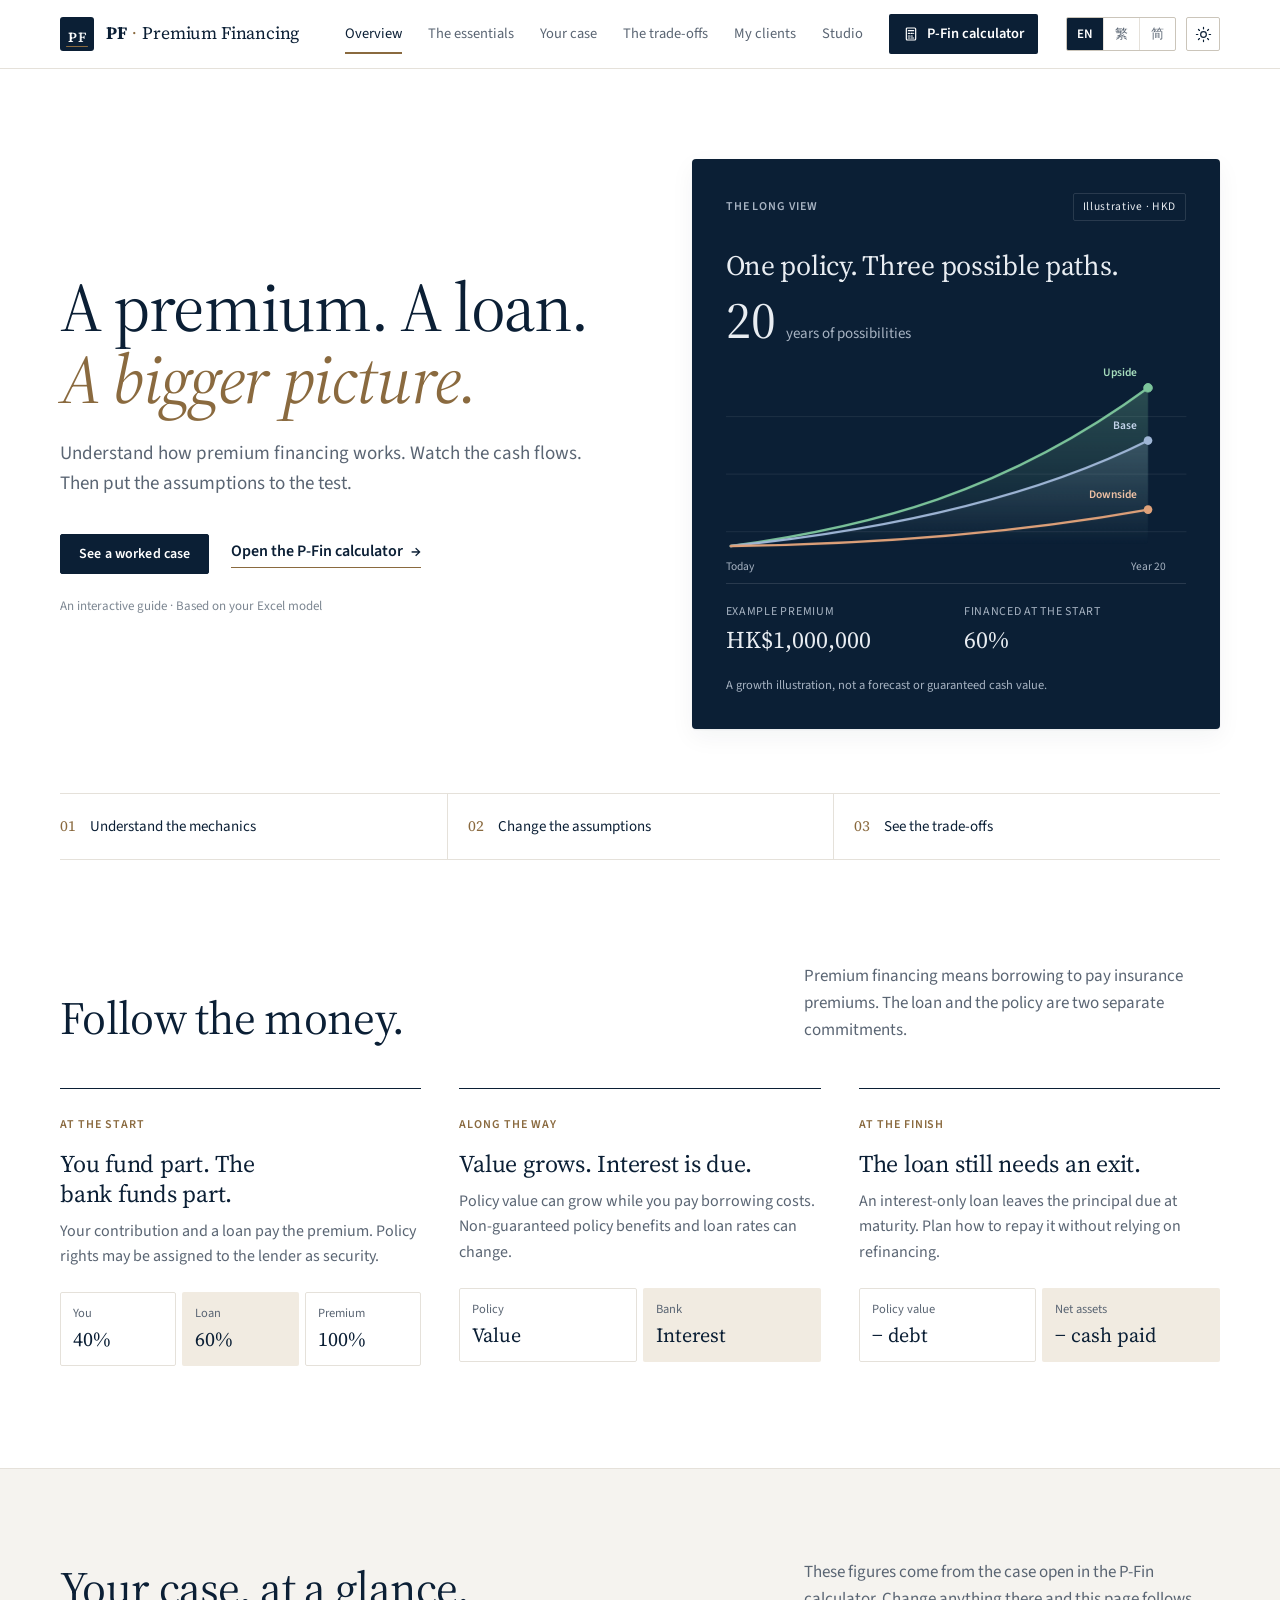
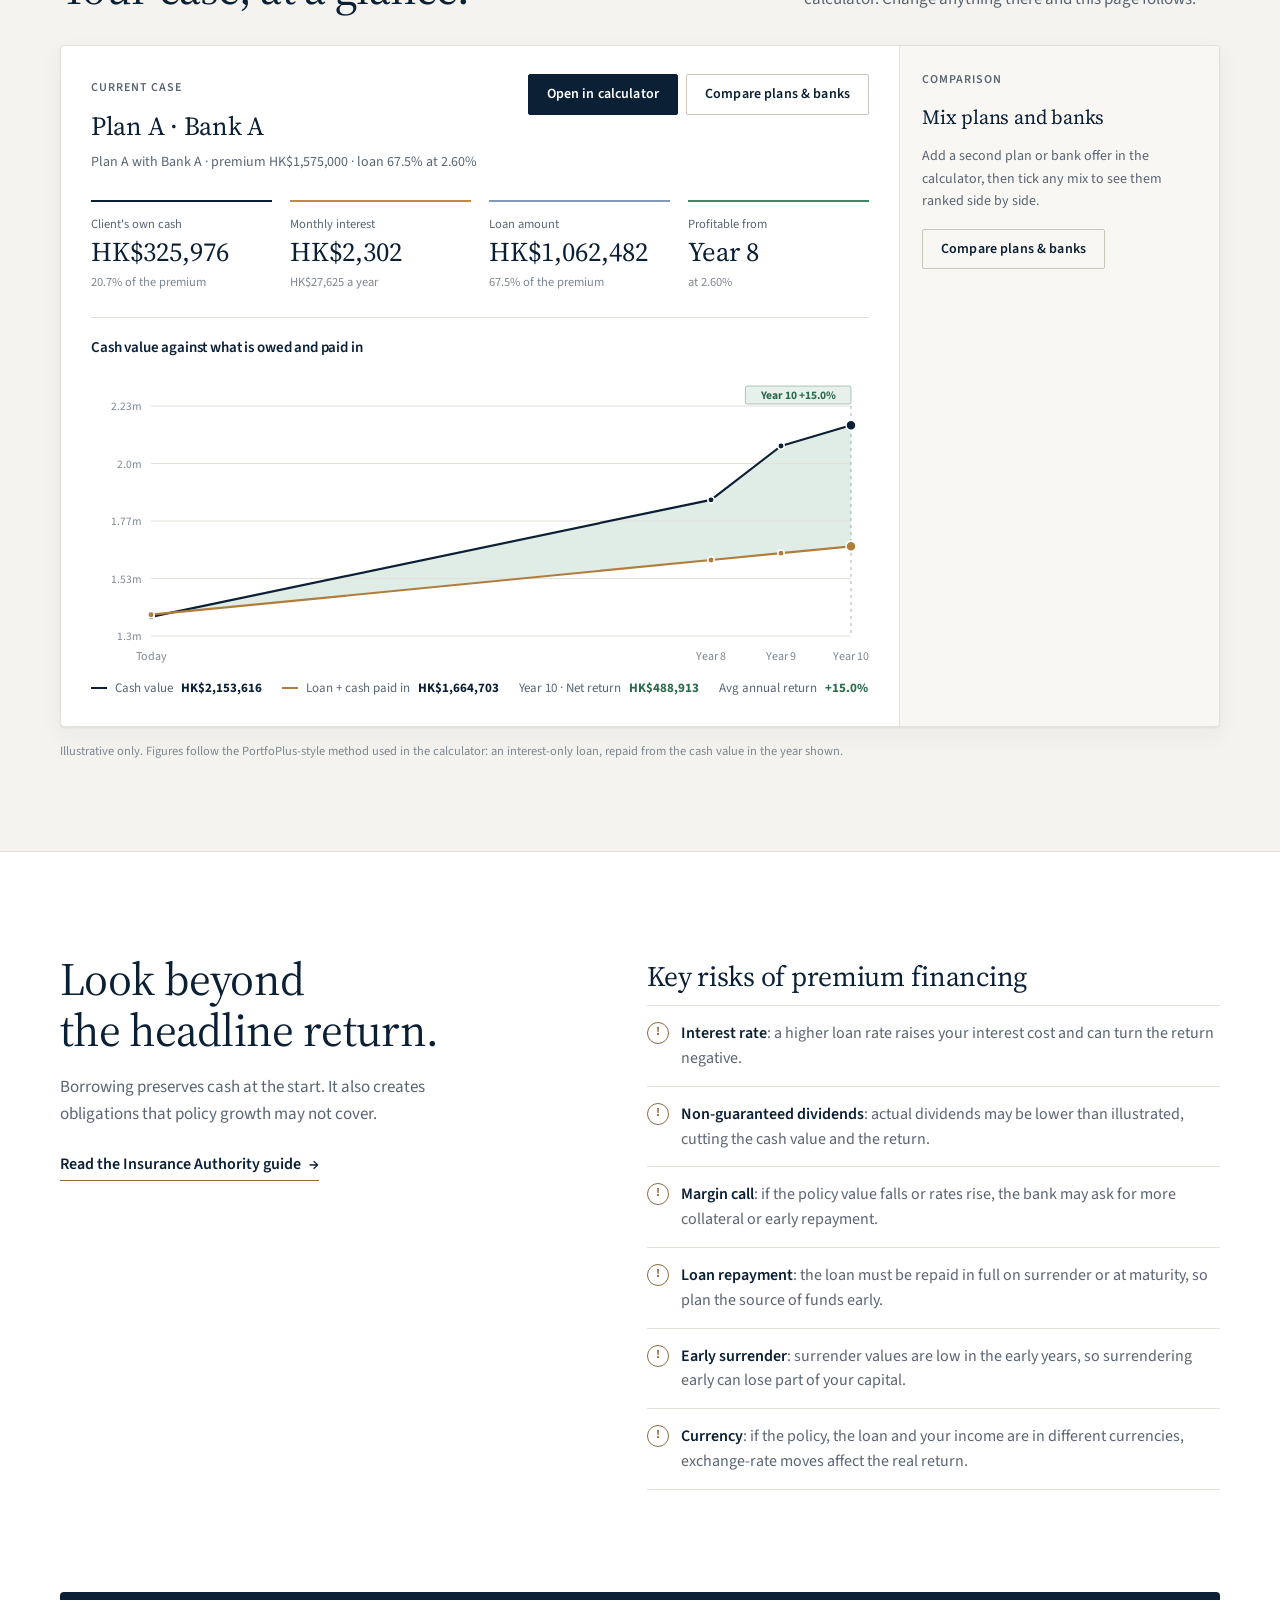
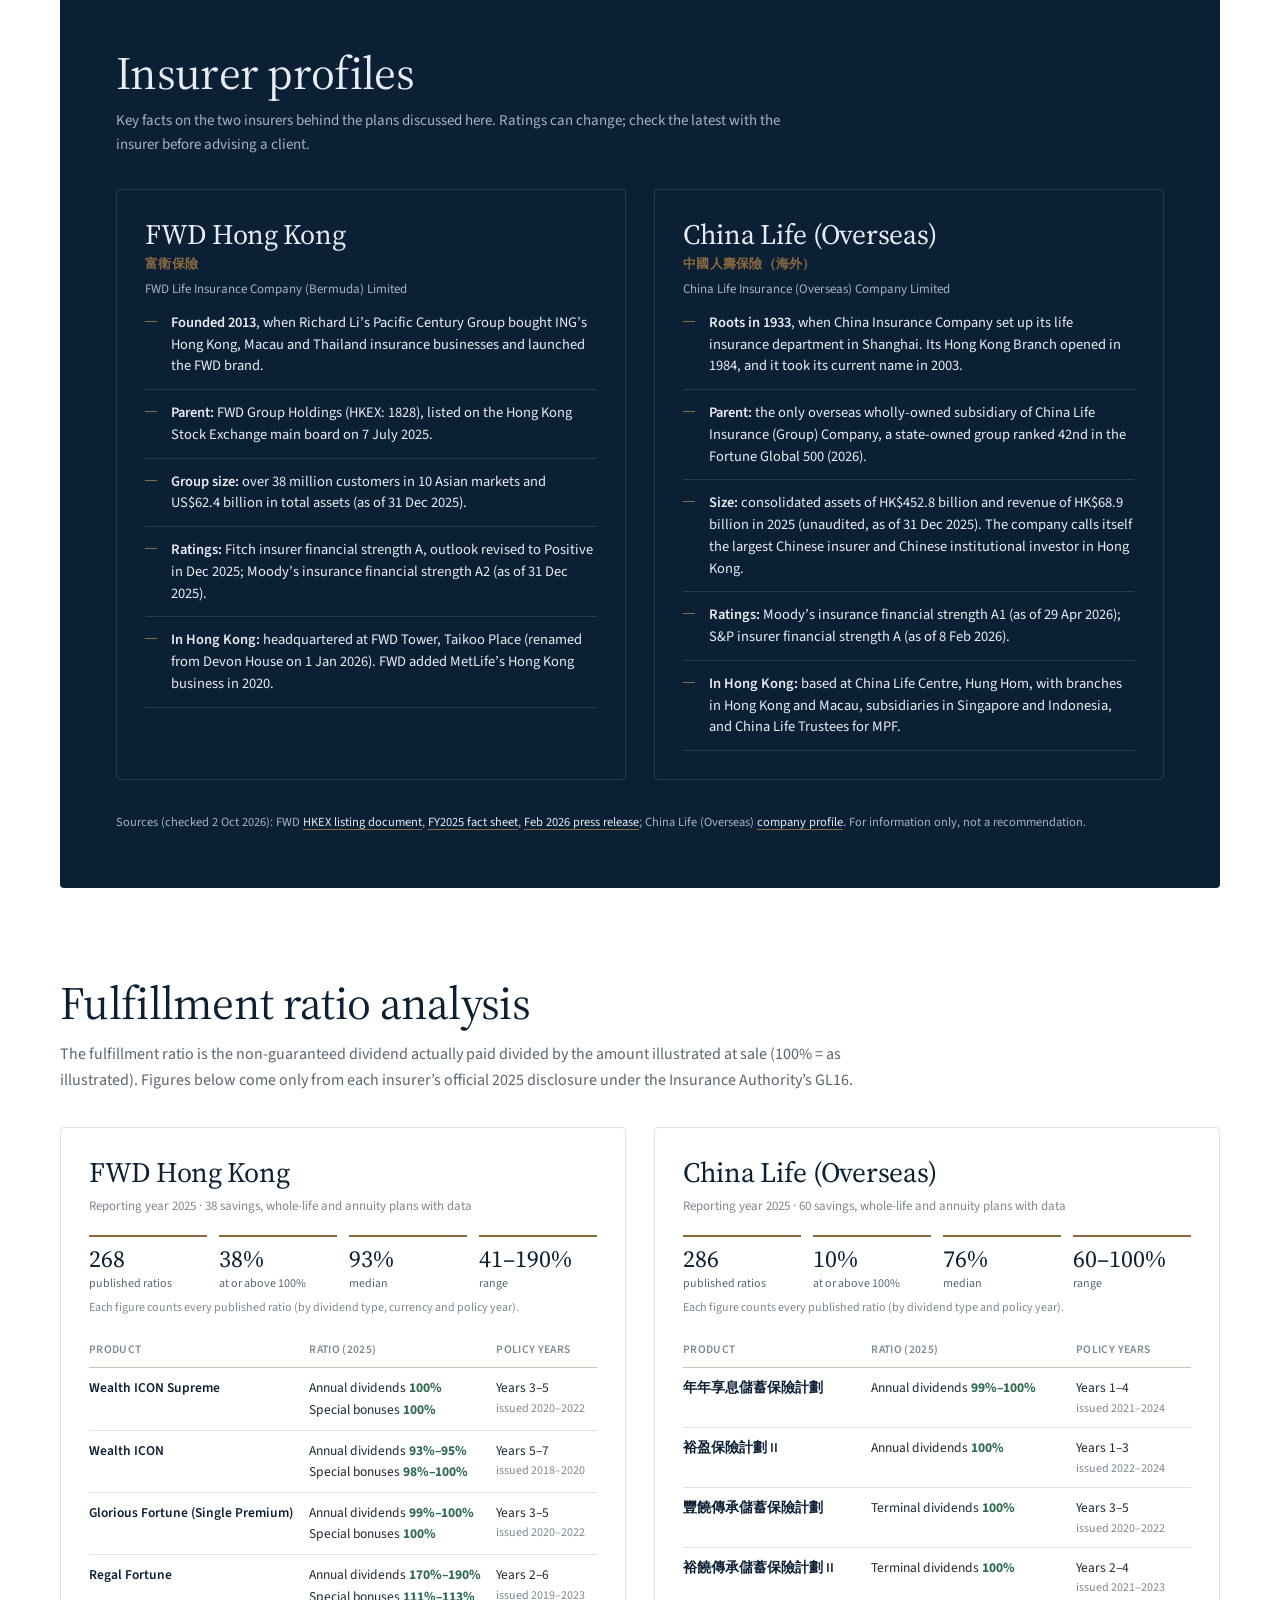
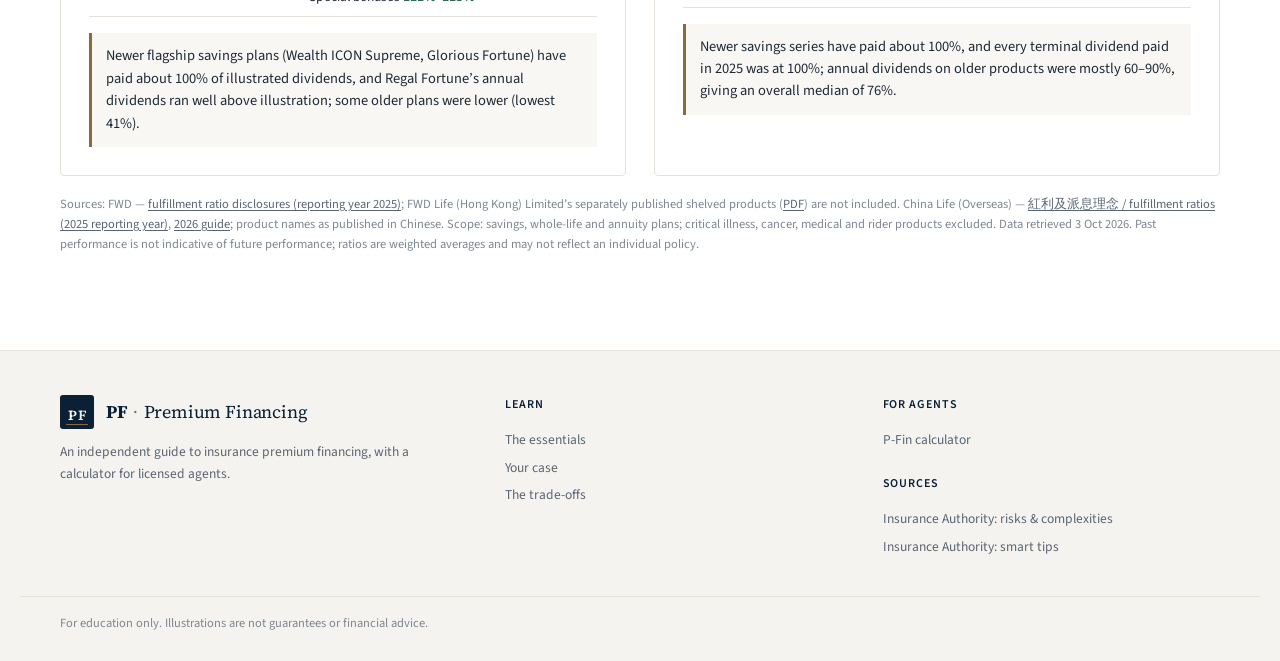
==== commit 732bcbf4: "Deploy 2026-10-09 11:35 HKT" ====
--- a/index.html
+++ b/index.html
@@ -10,7 +10,7 @@
 <link rel="icon" href="data:image/svg+xml,%3Csvg xmlns='http://www.w3.org/2000/svg' viewBox='0 0 32 32'%3E%3Crect width='32' height='32' rx='3' fill='%230b1f35'/%3E%3Ctext x='16' y='23' text-anchor='middle' font-family='Georgia,serif' font-size='20' fill='%23c9a46c'%3EP%3C/text%3E%3C/svg%3E">
 <link rel="preconnect" href="https://fonts.googleapis.com"><link rel="preconnect" href="https://fonts.gstatic.com" crossorigin>
 <link href="https://fonts.googleapis.com/css2?family=Source+Sans+3:wght@400;500;600;700&family=Source+Serif+4:ital,opsz,wght@0,8..60,400;0,8..60,500;0,8..60,600;1,8..60,400&display=swap" rel="stylesheet">
-<link rel="stylesheet" href="site.css?v=12">
+<link rel="stylesheet" href="site.css?v=13">
 <style>
 /* hero */
 .hero{display:grid;grid-template-columns:minmax(0,1.05fr) minmax(0,1fr);gap:clamp(32px,6vw,88px);align-items:center;padding:clamp(48px,7vw,96px) 0 clamp(40px,5vw,72px)}
@@ -240,7 +240,7 @@
     <div class="lessons">
       <article class="lesson"><span class="label" data-i="l1_k">At the start</span><h3 data-i="l1_h">You fund part. The bank funds part.</h3><p data-i="l1_p">Your contribution and a loan pay the premium. Policy rights may be assigned to the lender as security.</p>
         <div class="flow"><div><span data-i="f_you">You</span><strong>40%</strong></div><div><span data-i="f_loan">Loan</span><strong>60%</strong></div><div><span data-i="f_prem">Premium</span><strong>100%</strong></div></div></article>
-      <article class="lesson"><span class="label" data-i="l2_k">Along the way</span><h3 data-i="l2_h">Growth is possible. Interest is due.</h3><p data-i="l2_p">Policy value can grow while you pay borrowing costs. Non-guaranteed policy benefits and loan rates can change.</p>
+      <article class="lesson"><span class="label" data-i="l2_k">Along the way</span><h3 data-i="l2_h">Value grows. Interest is due.</h3><p data-i="l2_p">Policy value can grow while you pay borrowing costs. Non-guaranteed policy benefits and loan rates can change.</p>
         <div class="flow"><div><span data-i="f_policy">Policy</span><strong data-i="f_value">Value</strong></div><div><span data-i="f_bank">Bank</span><strong data-i="f_int">Interest</strong></div></div></article>
       <article class="lesson"><span class="label" data-i="l3_k">At the finish</span><h3 data-i="l3_h">The loan still needs an exit.</h3><p data-i="l3_p">An interest-only loan leaves the principal due at maturity. Plan how to repay it without relying on refinancing.</p>
         <div class="flow"><div><span data-i="f_pv">Policy value</span><strong data-i="f_debt">− debt</strong></div><div><span data-i="f_net">Net assets</span><strong data-i="f_paid">− cash paid</strong></div></div></article>
@@ -302,8 +302,8 @@
   <div class="gf-base" data-st="f_base">For education only. Illustrations are not guarantees or financial advice.</div>
 </footer>
 
-<script src="site.js?v=12"></script>
-<script src="engine.js?v=12"></script>
+<script src="site.js?v=13"></script>
+<script src="engine.js?v=13"></script>
 <script>
 'use strict';
 const $ = id => document.getElementById(id);
@@ -339,7 +339,7 @@
 "f_loan": "Loan",
 "f_prem": "Premium",
 "l2_k": "Along the way",
-"l2_h": "Growth is possible. Interest is due.",
+"l2_h": "Value grows. Interest is due.",
 "l2_p": "Policy value can grow while you pay borrowing costs. Non-guaranteed policy benefits and loan rates can change.",
 "f_policy": "Policy",
 "f_value": "Value",
@@ -399,7 +399,7 @@
 "pv_try_h": "Mix plans and banks",
 "pv_try_p": "Add a second plan or bank offer in the calculator, then tick any mix to see them ranked side by side.",
 "pv_note": "Illustrative only. Figures follow the PortfoPlus-style method used in the calculator: an interest-only loan, repaid from the cash value in the year shown.",
-"inspect": "Inspect a year"
+"inspect": "Inspect a year", "pv_ann": "{y} {p}", "pv_ann_lbl": "Avg annual return"
 },
 "zh-Hant": {
 "doc_title": "PF · Premium Financing · 認識保費融資",
@@ -432,7 +432,7 @@
 "f_loan": "貸款",
 "f_prem": "保費",
 "l2_k": "持有期間",
-"l2_h": "價值或會增長，利息必須支付。",
+"l2_h": "價值增長，利息必須支付。",
 "l2_p": "保單價值可能增長，但你同時要支付借貸成本。非保證利益和貸款利率均可能改變。",
 "f_policy": "保單",
 "f_value": "價值",
@@ -492,7 +492,8 @@
 "pv_try_h": "自由配對計劃與銀行",
 "pv_try_p": "在計算機新增第二個計劃或銀行條件，再剔選任何配對，即可並排比較排名。",
 "pv_note": "僅供說明。數字按計算機所用的 PortfoPlus 方式計算：只付利息貸款，並於所示年份以現金價值償還。",
-"inspect": "查看年份"
+"inspect": "查看年份",
+"pv_ann": "{y} {p}", "pv_ann_lbl": "平均年回報"
 },
 "zh-Hans": {
 "doc_title": "PF · Premium Financing · 认识保费融资",
@@ -525,7 +526,7 @@
 "f_loan": "贷款",
 "f_prem": "保费",
 "l2_k": "持有期间",
-"l2_h": "价值或会增长，利息必须支付。",
+"l2_h": "价值增长，利息必须支付。",
 "l2_p": "保单价值可能增长，但你同时要支付借贷成本。非保证利益和贷款利率均可能改变。",
 "f_policy": "保单",
 "f_value": "价值",
@@ -585,7 +586,8 @@
 "pv_try_h": "自由配对计划与银行",
 "pv_try_p": "在计算器新增第二个计划或银行条件，再剔选任何配对，即可并排比较排名。",
 "pv_note": "仅供说明。数字按计算器所用的 PortfoPlus 方式计算：只付利息贷款，并于所示年份以现金价值偿还。",
-"inspect": "查看年份"
+"inspect": "查看年份",
+"pv_ann": "{y} {p}", "pv_ann_lbl": "平均年回报"
 }
 };
 let lang = window.PL ? PL.lang : 'en';
@@ -612,13 +614,18 @@
   const pts = (p.day1 > 0 ? [{ y: 0, val: p.day1, com: r.L + r.own + r.upfront }] : []).concat(r.rows.map(x => ({ y: x.y, val: x.val, com: r.L + x.paid })));
   if (!pts.some(q => q.y === focus)) focus = pts[pts.length - 1].y;
   const cv = E.css('--l-pol'), cc = E.css('--l-com');
+  const rowAt = y => r.rows.find(x => x.y === y);
+  const annOf = y => { const row = rowAt(y); return row && Number.isFinite(row.roc) ? row.roc / row.y : NaN; };
+  const fmtAnn = a => (a >= 0 ? '+' : '−') + Math.abs(a * 100).toFixed(1) + '%';
   E.lineChart($('pvChart'), {
     series: [{ id: 'val', color: cv, points: pts.map(q => ({ x: q.y, y: q.val })) }, { id: 'com', color: cc, points: pts.map(q => ({ x: q.y, y: q.com })) }],
     band: ['val', 'com'], fmtY: v => wan(v), fmtX: yr, focusX: focus, instant, height: 300, aria: t('pv_ch'), inspectLabel: t('inspect'),
+    focusLabel: y => { const a = annOf(y); if (!Number.isFinite(a)) return null; return { text: t('pv_ann', { y: yr(y), p: fmtAnn(a) }), neg: a < 0 }; },
     onInspect: y => { focus = y; renderPreview(true); }
   });
-  const f = pts.find(q => q.y === focus), net = f.val - f.com;
-  $('pvLegend').innerHTML = `<span style="--c:${cv}"><i></i>${E.esc(t('s_val'))} <b>${money(f.val)}</b></span><span style="--c:${cc}"><i></i>${E.esc(t('s_com'))} <b>${money(f.com)}</b></span><span class="net${net < 0 ? ' neg' : ''}">${E.esc(yr(focus))} · ${E.esc(t(net < 0 ? 's_short' : 's_gain'))} <b>${moneyS(net)}</b></span>`;
+  const f = pts.find(q => q.y === focus), net = f.val - f.com, ann = annOf(focus);
+  const annHtml = Number.isFinite(ann) ? `<span class="net${ann < 0 ? ' neg' : ''}">${E.esc(t('pv_ann_lbl'))} <b>${fmtAnn(ann)}</b></span>` : '';
+  $('pvLegend').innerHTML = `<span style="--c:${cv}"><i></i>${E.esc(t('s_val'))} <b>${money(f.val)}</b></span><span style="--c:${cc}"><i></i>${E.esc(t('s_com'))} <b>${money(f.com)}</b></span><span class="net${net < 0 ? ' neg' : ''}">${E.esc(yr(focus))} · ${E.esc(t(net < 0 ? 's_short' : 's_gain'))} <b>${moneyS(net)}</b></span>${annHtml}`;
   // ranking of the comparison picks, or an invitation to compare
   const picks = S.picks.map(([a, c]) => { const pp = E.plan(S, a), bb = E.bank(S, c); return { label: pn(pp, S.plans.indexOf(pp)) + ' · ' + bn(bb, S.banks.indexOf(bb)), color: E.css('--k' + ((S.plans.indexOf(pp) * S.banks.length + S.banks.indexOf(bb)) % 8 + 1)), r: E.hasYears(pp) ? E.compute(pp, bb, { fulfil: S.fulfil, shift: S.shift || 0 }) : null }; }).filter(x => x.r && x.r.rows.length);
   if (picks.length > 1) {
